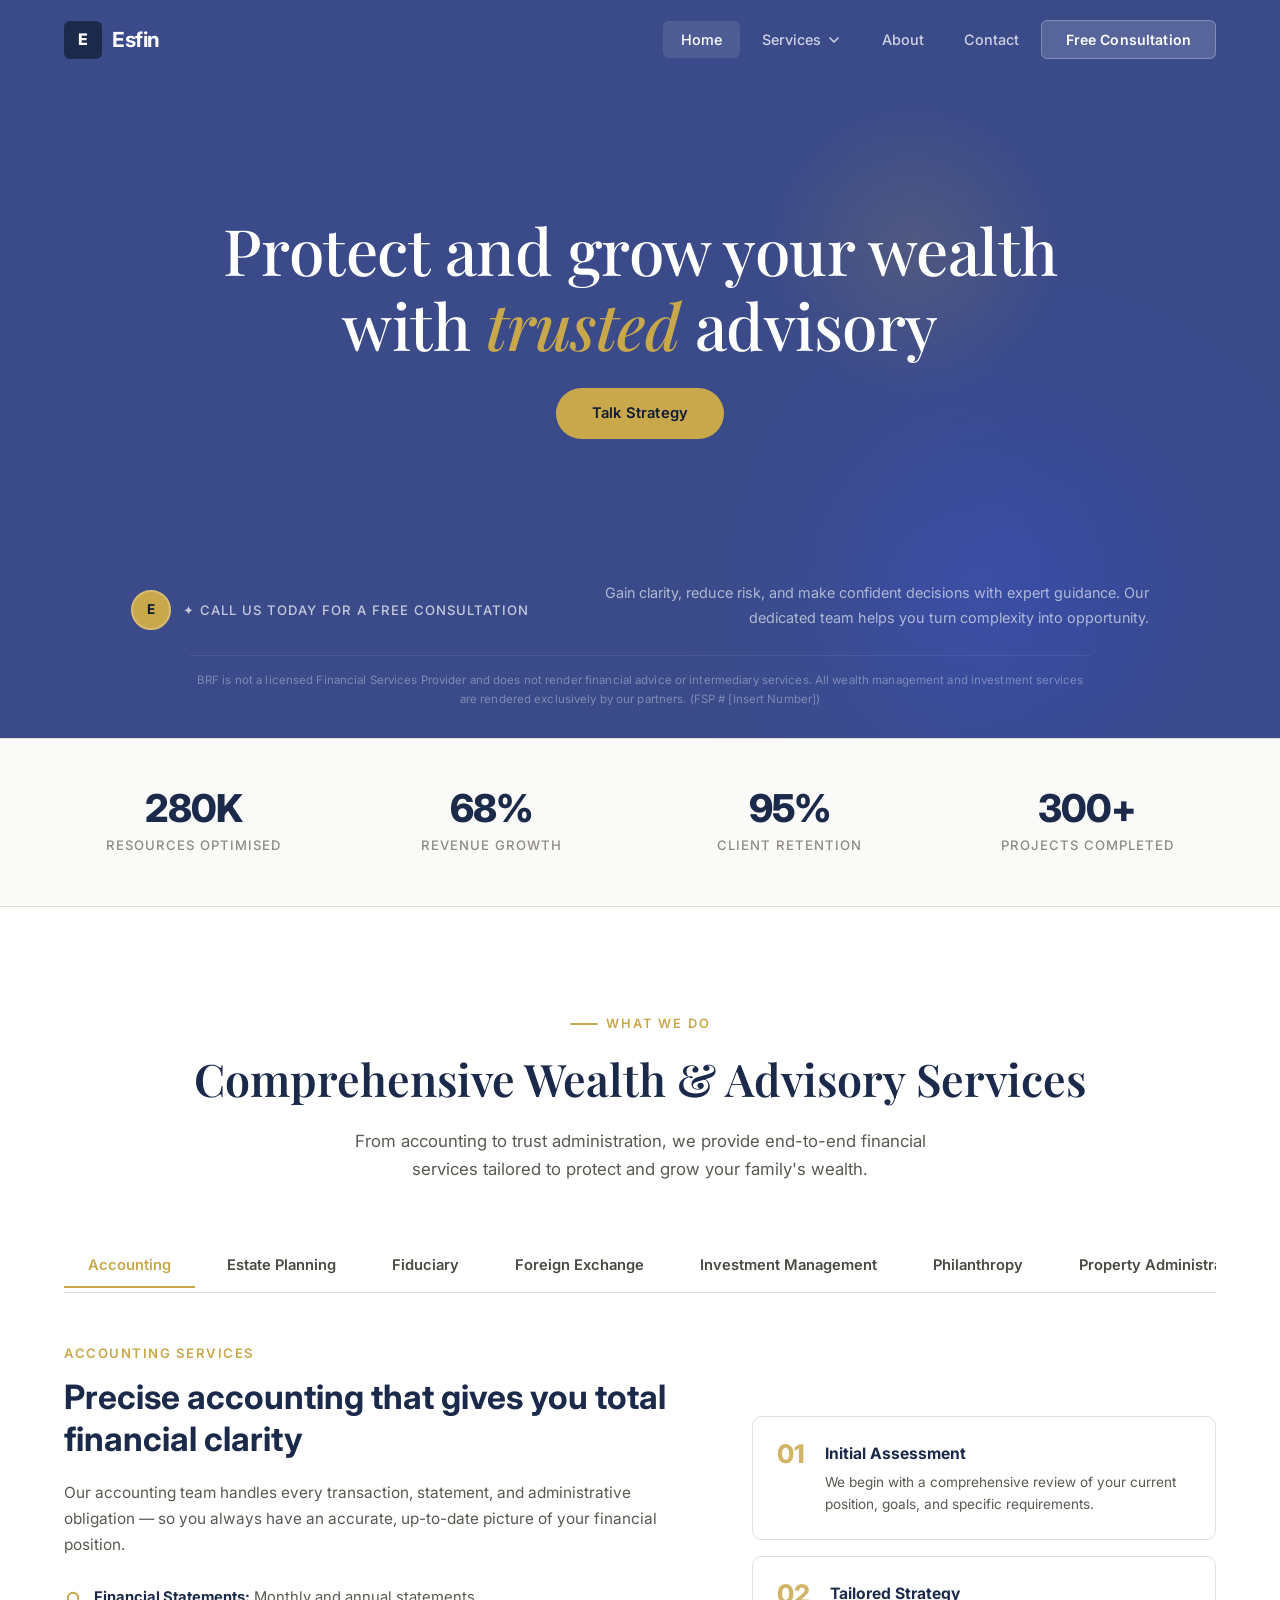
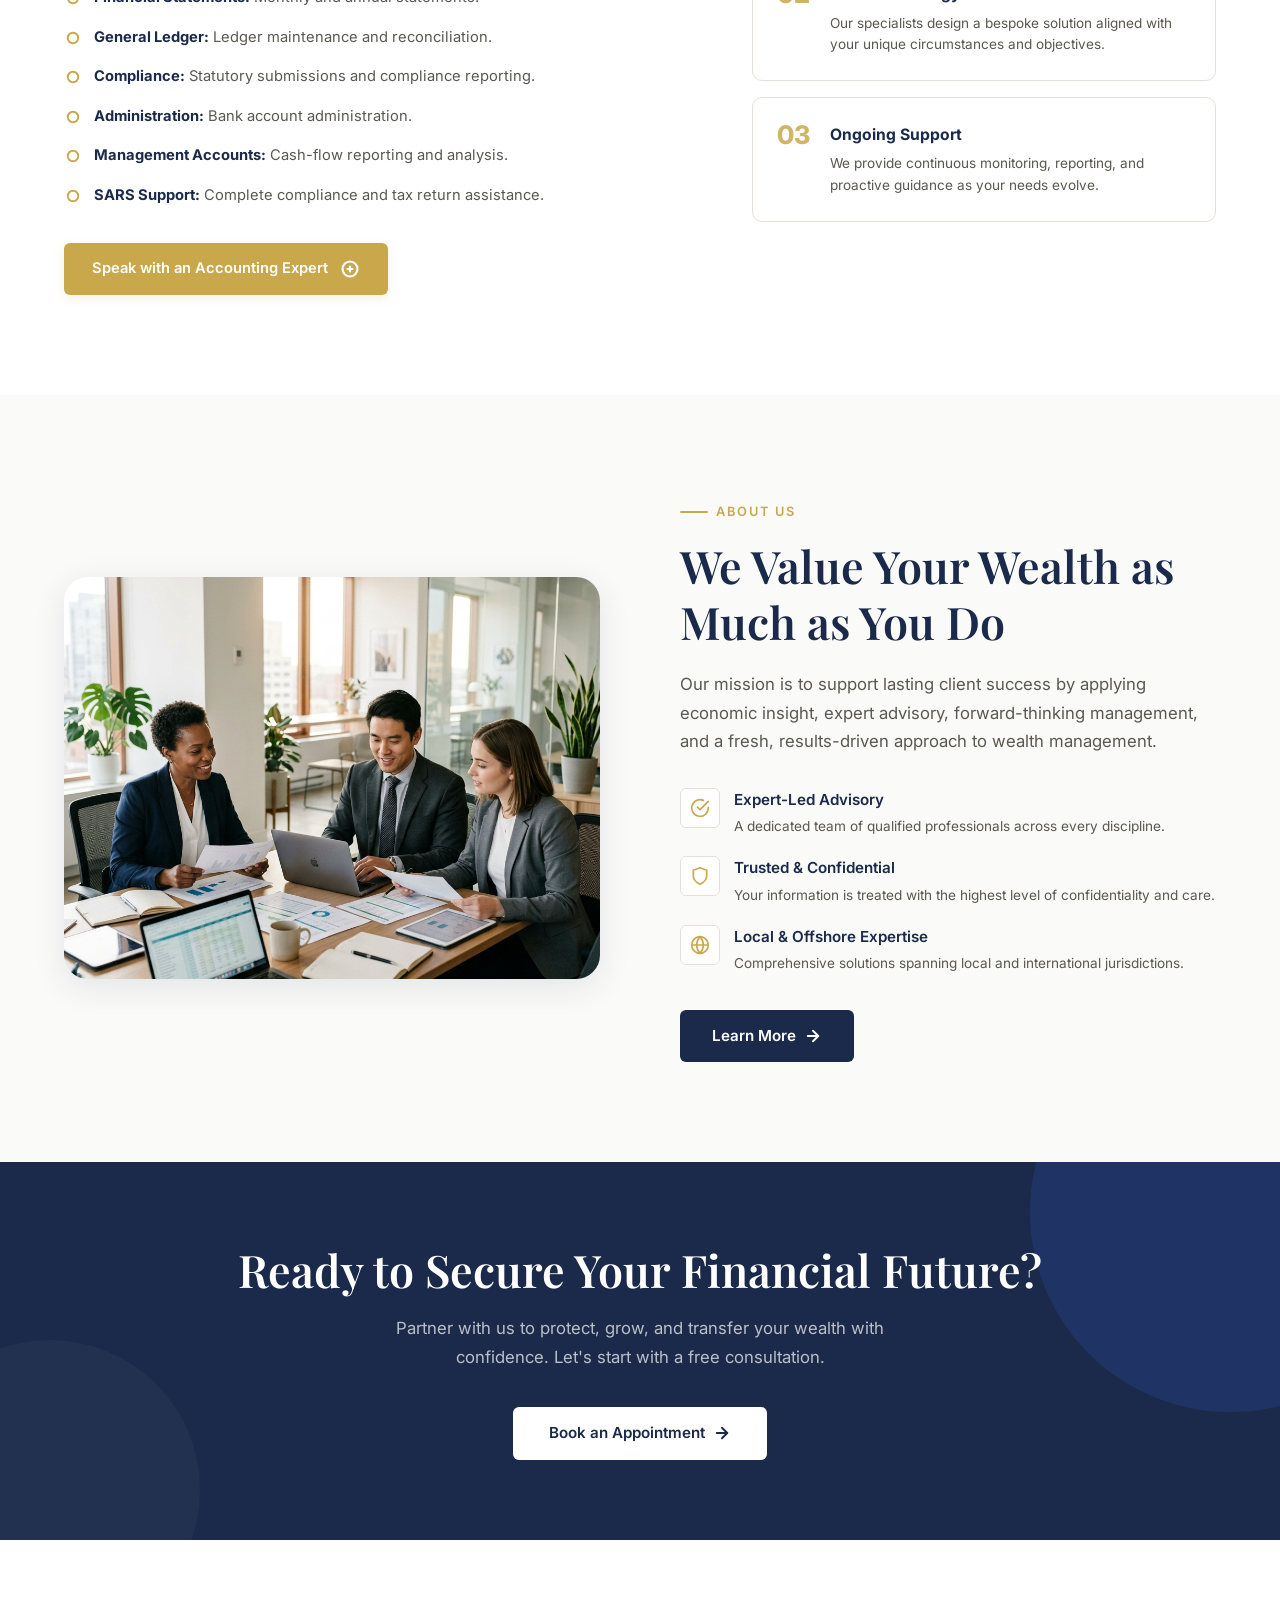
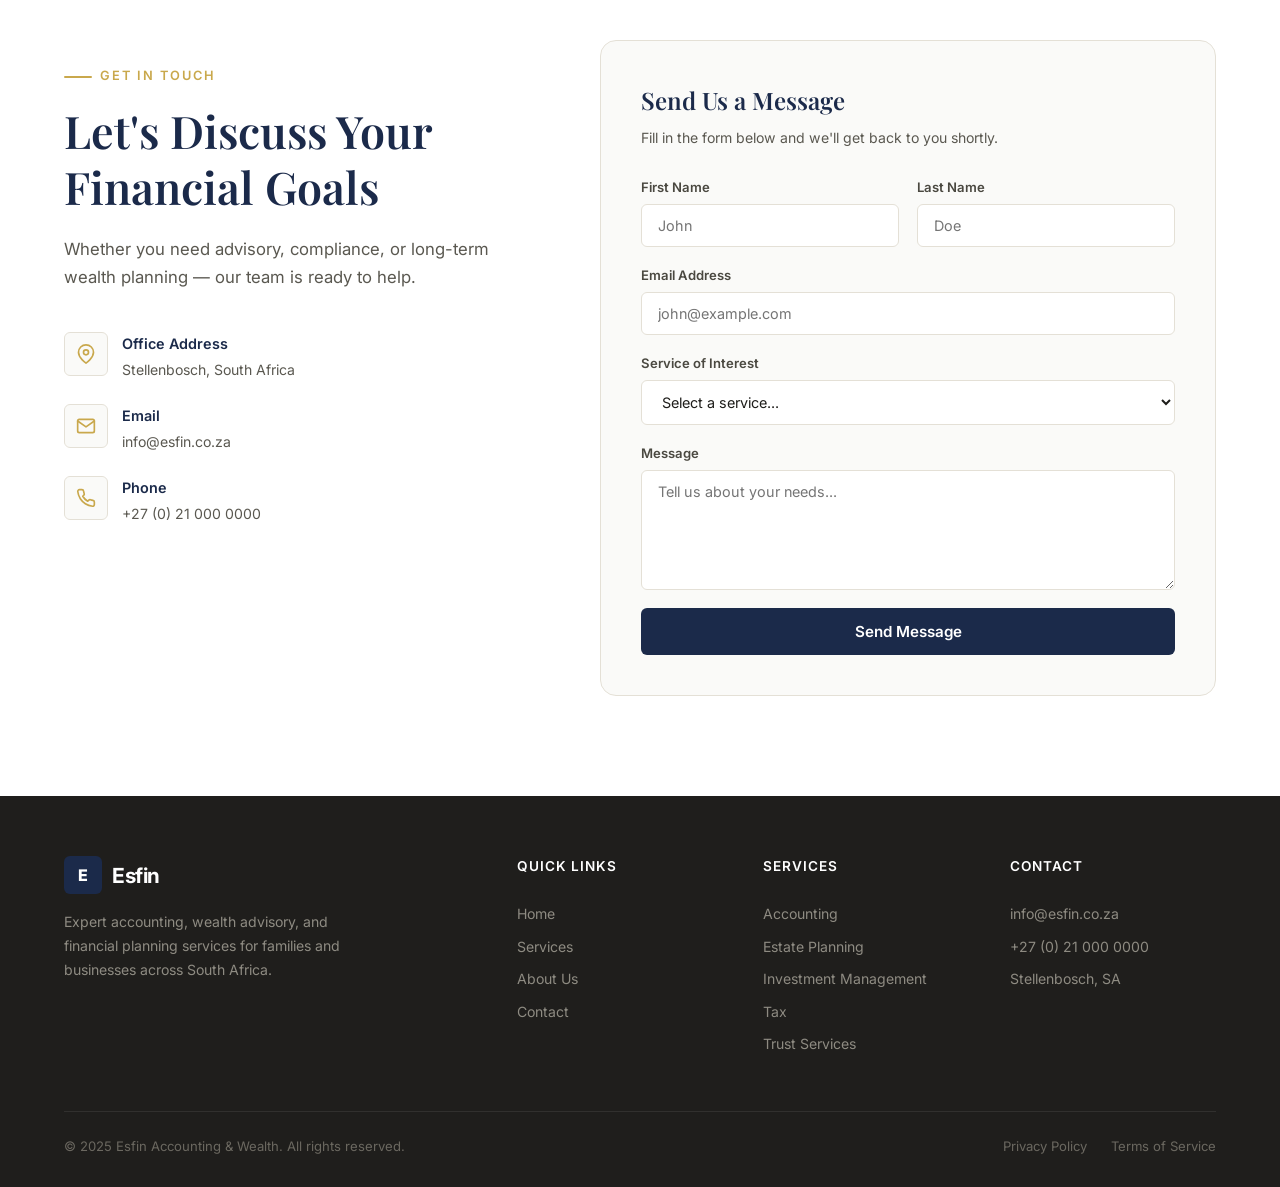
==== index.html @ 94a742c8 "Implement interactive Pegasus-style tabbed services layout on homepage" ====
<!DOCTYPE html>
<html lang="en">
<head>
  <meta charset="UTF-8" />
  <meta name="viewport" content="width=device-width, initial-scale=1.0" />
  <meta name="description" content="Esfin Accounting &amp; Wealth — Expert accounting, estate planning, investment management, and comprehensive wealth advisory services for families and businesses." />
  <title>Esfin Accounting &amp; Wealth — Professional Advisory &amp; Wealth Management</title>
  <link rel="stylesheet" href="styles.css" />
</head>
<body>

  <!-- ============================================
       NAVIGATION
       ============================================ -->
  <nav class="navbar" id="navbar">
    <div class="container">
      <a href="#" class="nav-logo">
        <div class="logo-icon">E</div>
        <span>Esfin</span>
      </a>

      <ul class="nav-links" id="navLinks">
        <li><a href="#hero" class="nav-link active">Home</a></li>

        <!-- Services Dropdown -->
        <li class="nav-item-dropdown" id="servicesDropdown">
          <a href="#services" class="nav-link nav-link-dropdown">
            Services
            <svg class="chevron" viewBox="0 0 24 24" fill="none" stroke="currentColor" stroke-width="2.5" stroke-linecap="round" stroke-linejoin="round">
              <polyline points="6 9 12 15 18 9"></polyline>
            </svg>
          </a>
          <div class="dropdown-menu">
            <a href="services/accounting.html" class="dropdown-item">
              <div class="dd-text">
                <h4>Accounting</h4>
                <p>Transactions, statements &amp; admin</p>
              </div>
            </a>
            <a href="services/estate-planning.html" class="dropdown-item">
              <div class="dd-text">
                <h4>Estate Planning</h4>
                <p>Wills &amp; inheritance structures</p>
              </div>
            </a>
            <a href="services/fiduciary.html" class="dropdown-item">
              <div class="dd-text">
                <h4>Fiduciary</h4>
                <p>Independent trusteeship</p>
              </div>
            </a>
            <a href="services/foreign-exchange.html" class="dropdown-item">
              <div class="dd-text">
                <h4>Foreign Exchange</h4>
                <p>Currency solutions &amp; allowances</p>
              </div>
            </a>
            <a href="services/investment-management.html" class="dropdown-item">
              <div class="dd-text">
                <h4>Investment Management</h4>
                <p>Diversified portfolios</p>
              </div>
            </a>
            <a href="services/philanthropy.html" class="dropdown-item">
              <div class="dd-text">
                <h4>Philanthropy</h4>
                <p>Public benefit organisations</p>
              </div>
            </a>
            <a href="services/property-administration.html" class="dropdown-item">
              <div class="dd-text">
                <h4>Property Administration</h4>
                <p>Invoicing, tenants &amp; maintenance</p>
              </div>
            </a>
            <a href="services/retirement-planning.html" class="dropdown-item">
              <div class="dd-text">
                <h4>Retirement Planning</h4>
                <p>Pension &amp; income strategies</p>
              </div>
            </a>
            <a href="services/short-term-insurance.html" class="dropdown-item">
              <div class="dd-text">
                <h4>Short-Term Insurance</h4>
                <p>Domestic &amp; business cover</p>
              </div>
            </a>
            <a href="services/structuring.html" class="dropdown-item">
              <div class="dd-text">
                <h4>Structuring</h4>
                <p>Tax-efficient structures</p>
              </div>
            </a>
            <a href="services/tax.html" class="dropdown-item">
              <div class="dd-text">
                <h4>Tax</h4>
                <p>Compliance &amp; planning</p>
              </div>
            </a>
            <a href="services/trust-services.html" class="dropdown-item">
              <div class="dd-text">
                <h4>Trust Services</h4>
                <p>Local &amp; offshore trusts</p>
              </div>
            </a>
          </div>
        </li>

        <li><a href="#about" class="nav-link">About</a></li>
        <li><a href="#contact" class="nav-link">Contact</a></li>
        <li><a href="#contact" class="nav-cta">Free Consultation</a></li>
      </ul>

      <!-- Mobile Toggle -->
      <button class="nav-toggle" id="navToggle" aria-label="Toggle navigation">
        <span></span>
        <span></span>
        <span></span>
      </button>
    </div>
  </nav>

  <!-- ============================================
       HERO SECTION
       ============================================ -->
  <section class="hero" id="hero">
    <!-- Decorative abstract shapes -->
    <div class="hero-orb hero-orb-1"></div>
    <div class="hero-orb hero-orb-2"></div>
    <div class="hero-orb hero-orb-3"></div>

    <div class="container hero-container">
      <div class="hero-center">
        <h1 class="hero-title">
          Protect and grow your wealth<br>with <span class="highlight">trusted</span> advisory
        </h1>
        <a href="#contact" class="btn-hero">Talk Strategy</a>
      </div>

      <div class="hero-bottom">
        <div class="hero-bottom-left">
          <div class="hero-avatar-badge">
            <div class="hero-avatar">E</div>
            <span><span class="gold-star">✦</span> Call us today for a free consultation</span>
          </div>
        </div>
        <div class="hero-bottom-right">
          <p>Gain clarity, reduce risk, and make confident decisions with expert guidance. Our dedicated team helps you turn complexity into opportunity.</p>
        </div>
      </div>

      <!-- Regulatory Disclaimer -->
      <div class="hero-disclaimer">
        BRF is not a licensed Financial Services Provider and does not render financial advice or intermediary services. All wealth management and investment services are rendered exclusively by our partners. (FSP # [Insert Number])
      </div>
    </div>
  </section>

  <!-- ============================================
       STATS BAR
       ============================================ -->
  <section class="stats-bar">
    <div class="container">
      <div class="stat-item fade-up">
        <div class="stat-value">280K</div>
        <div class="stat-label">Resources Optimised</div>
      </div>
      <div class="stat-item fade-up">
        <div class="stat-value">68%</div>
        <div class="stat-label">Revenue Growth</div>
      </div>
      <div class="stat-item fade-up">
        <div class="stat-value">95%</div>
        <div class="stat-label">Client Retention</div>
      </div>
      <div class="stat-item fade-up">
        <div class="stat-value">300+</div>
        <div class="stat-label">Projects Completed</div>
      </div>
    </div>
  </section>

  <!-- ============================================
       SERVICES SECTION
       ============================================ -->
  <section class="services" id="services">
    <div class="container">
      <div class="services-header fade-up">
        <div class="section-label">What We Do</div>
        <h2 class="section-title">Comprehensive Wealth &amp; Advisory Services</h2>
        <p class="section-subtitle">
          From accounting to trust administration, we provide end-to-end financial services tailored to protect and grow your family's wealth.
        </p>
      </div>

      <!-- Services Tabbed Layout (Pegasus Style) -->
      <div class="services-tabs-container">
        <div class="services-tab-list">
          <button class="services-tab-btn active" data-tab="accounting">Accounting</button>
          <button class="services-tab-btn" data-tab="estate-planning">Estate Planning</button>
          <button class="services-tab-btn" data-tab="fiduciary">Fiduciary</button>
          <button class="services-tab-btn" data-tab="foreign-exchange">Foreign Exchange</button>
          <button class="services-tab-btn" data-tab="investment-management">Investment Management</button>
          <button class="services-tab-btn" data-tab="philanthropy">Philanthropy</button>
          <button class="services-tab-btn" data-tab="property-administration">Property Administration</button>
          <button class="services-tab-btn" data-tab="retirement-planning">Retirement Planning</button>
          <button class="services-tab-btn" data-tab="short-term-insurance">Short-Term Insurance</button>
          <button class="services-tab-btn" data-tab="structuring">Structuring</button>
          <button class="services-tab-btn" data-tab="tax">Tax</button>
          <button class="services-tab-btn" data-tab="trust-services">Trust Services</button>
        </div>
      </div>

      <div class="services-panels-container">
        <!-- 1. Accounting -->
        <div class="services-tab-panel active" id="tab-panel-accounting">
          <div class="services-panel-left">
            <div class="services-panel-label">Accounting Services</div>
            <h3>Precise accounting that gives you total financial clarity</h3>
            <p class="services-intro">Our accounting team handles every transaction, statement, and administrative obligation — so you always have an accurate, up-to-date picture of your financial position.</p>
            <ul class="services-bullet-list">
              <li>
                <svg viewBox="0 0 24 24" fill="none" stroke="currentColor" stroke-width="2.5"><circle cx="12" cy="12" r="7"></circle></svg>
                <span><span class="bold-bullet">Financial Statements:</span> Monthly and annual statements.</span>
              </li>
              <li>
                <svg viewBox="0 0 24 24" fill="none" stroke="currentColor" stroke-width="2.5"><circle cx="12" cy="12" r="7"></circle></svg>
                <span><span class="bold-bullet">General Ledger:</span> Ledger maintenance and reconciliation.</span>
              </li>
              <li>
                <svg viewBox="0 0 24 24" fill="none" stroke="currentColor" stroke-width="2.5"><circle cx="12" cy="12" r="7"></circle></svg>
                <span><span class="bold-bullet">Compliance:</span> Statutory submissions and compliance reporting.</span>
              </li>
              <li>
                <svg viewBox="0 0 24 24" fill="none" stroke="currentColor" stroke-width="2.5"><circle cx="12" cy="12" r="7"></circle></svg>
                <span><span class="bold-bullet">Administration:</span> Bank account administration.</span>
              </li>
              <li>
                <svg viewBox="0 0 24 24" fill="none" stroke="currentColor" stroke-width="2.5"><circle cx="12" cy="12" r="7"></circle></svg>
                <span><span class="bold-bullet">Management Accounts:</span> Cash-flow reporting and analysis.</span>
              </li>
              <li>
                <svg viewBox="0 0 24 24" fill="none" stroke="currentColor" stroke-width="2.5"><circle cx="12" cy="12" r="7"></circle></svg>
                <span><span class="bold-bullet">SARS Support:</span> Complete compliance and tax return assistance.</span>
              </li>
            </ul>
            <a href="services/accounting.html" class="btn-gold-plus">
              <span>Speak with an Accounting Expert</span>
              <svg viewBox="0 0 24 24" fill="none" stroke="currentColor" stroke-width="2.5"><circle cx="12" cy="12" r="9"></circle><line x1="12" y1="8" x2="12" y2="16"></line><line x1="8" y1="12" x2="16" y2="12"></line></svg>
            </a>
          </div>
          <div class="services-panel-right">
            <div class="process-card">
              <div class="process-number">01</div>
              <div class="process-text">
                <h4>Initial Assessment</h4>
                <p>We begin with a comprehensive review of your current position, goals, and specific requirements.</p>
              </div>
            </div>
            <div class="process-card">
              <div class="process-number">02</div>
              <div class="process-text">
                <h4>Tailored Strategy</h4>
                <p>Our specialists design a bespoke solution aligned with your unique circumstances and objectives.</p>
              </div>
            </div>
            <div class="process-card">
              <div class="process-number">03</div>
              <div class="process-text">
                <h4>Ongoing Support</h4>
                <p>We provide continuous monitoring, reporting, and proactive guidance as your needs evolve.</p>
              </div>
            </div>
          </div>
        </div>

        <!-- 2. Estate Planning -->
        <div class="services-tab-panel" id="tab-panel-estate-planning">
          <div class="services-panel-left">
            <div class="services-panel-label">Estate Planning</div>
            <h3>Protecting and transferring your legacy across generations</h3>
            <p class="services-intro">We design robust wills and inheritance structures to ensure your hard-earned wealth is seamlessly transferred to your loved ones, minimizing friction and estate taxes.</p>
            <ul class="services-bullet-list">
              <li>
                <svg viewBox="0 0 24 24" fill="none" stroke="currentColor" stroke-width="2.5"><circle cx="12" cy="12" r="7"></circle></svg>
                <span><span class="bold-bullet">Wills:</span> Drafting and reviewing last will and testament.</span>
              </li>
              <li>
                <svg viewBox="0 0 24 24" fill="none" stroke="currentColor" stroke-width="2.5"><circle cx="12" cy="12" r="7"></circle></svg>
                <span><span class="bold-bullet">Tax Planning:</span> Estate duty and CGT planning.</span>
              </li>
              <li>
                <svg viewBox="0 0 24 24" fill="none" stroke="currentColor" stroke-width="2.5"><circle cx="12" cy="12" r="7"></circle></svg>
                <span><span class="bold-bullet">Wealth Transfer:</span> Inter-generational wealth transfer strategies.</span>
              </li>
              <li>
                <svg viewBox="0 0 24 24" fill="none" stroke="currentColor" stroke-width="2.5"><circle cx="12" cy="12" r="7"></circle></svg>
                <span><span class="bold-bullet">Executors:</span> Strategic nomination of executors and trustees.</span>
              </li>
              <li>
                <svg viewBox="0 0 24 24" fill="none" stroke="currentColor" stroke-width="2.5"><circle cx="12" cy="12" r="7"></circle></svg>
                <span><span class="bold-bullet">Guardianship:</span> Letter of wishes and guardianship planning.</span>
              </li>
              <li>
                <svg viewBox="0 0 24 24" fill="none" stroke="currentColor" stroke-width="2.5"><circle cx="12" cy="12" r="7"></circle></svg>
                <span><span class="bold-bullet">Succession:</span> Robust business succession arrangements.</span>
              </li>
            </ul>
            <a href="services/estate-planning.html" class="btn-gold-plus">
              <span>Speak with an Estate Planning Expert</span>
              <svg viewBox="0 0 24 24" fill="none" stroke="currentColor" stroke-width="2.5"><circle cx="12" cy="12" r="9"></circle><line x1="12" y1="8" x2="12" y2="16"></line><line x1="8" y1="12" x2="16" y2="12"></line></svg>
            </a>
          </div>
          <div class="services-panel-right">
            <div class="process-card">
              <div class="process-number">01</div>
              <div class="process-text">
                <h4>Initial Assessment</h4>
                <p>We begin with a comprehensive review of your current position, goals, and specific requirements.</p>
              </div>
            </div>
            <div class="process-card">
              <div class="process-number">02</div>
              <div class="process-text">
                <h4>Tailored Strategy</h4>
                <p>Our specialists design a bespoke solution aligned with your unique circumstances and objectives.</p>
              </div>
            </div>
            <div class="process-card">
              <div class="process-number">03</div>
              <div class="process-text">
                <h4>Ongoing Support</h4>
                <p>We provide continuous monitoring, reporting, and proactive guidance as your needs evolve.</p>
              </div>
            </div>
          </div>
        </div>

        <!-- 3. Fiduciary -->
        <div class="services-tab-panel" id="tab-panel-fiduciary">
          <div class="services-panel-left">
            <div class="services-panel-label">Fiduciary Services</div>
            <h3>Independent trusteeship focused on your family's protection</h3>
            <p class="services-intro">Our fiduciary services provide robust, independent oversight via specialist trust companies, ensuring your assets are managed with absolute integrity and legal compliance.</p>
            <ul class="services-bullet-list">
              <li>
                <svg viewBox="0 0 24 24" fill="none" stroke="currentColor" stroke-width="2.5"><circle cx="12" cy="12" r="7"></circle></svg>
                <span><span class="bold-bullet">Trusteeship:</span> Independent trustee appointments for family and business trusts.</span>
              </li>
              <li>
                <svg viewBox="0 0 24 24" fill="none" stroke="currentColor" stroke-width="2.5"><circle cx="12" cy="12" r="7"></circle></svg>
                <span><span class="bold-bullet">Governance:</span> Trust meeting facilitation and minutes.</span>
              </li>
              <li>
                <svg viewBox="0 0 24 24" fill="none" stroke="currentColor" stroke-width="2.5"><circle cx="12" cy="12" r="7"></circle></svg>
                <span><span class="bold-bullet">Accounting:</span> Trust bookkeeping and financial statements.</span>
              </li>
              <li>
                <svg viewBox="0 0 24 24" fill="none" stroke="currentColor" stroke-width="2.5"><circle cx="12" cy="12" r="7"></circle></svg>
                <span><span class="bold-bullet">Compliance:</span> SARS registration and compliance for trusts.</span>
              </li>
              <li>
                <svg viewBox="0 0 24 24" fill="none" stroke="currentColor" stroke-width="2.5"><circle cx="12" cy="12" r="7"></circle></svg>
                <span><span class="bold-bullet">Amendments:</span> Trust deed amendments and reviews.</span>
              </li>
              <li>
                <svg viewBox="0 0 24 24" fill="none" stroke="currentColor" stroke-width="2.5"><circle cx="12" cy="12" r="7"></circle></svg>
                <span><span class="bold-bullet">Administration:</span> Estate and inheritance administration.</span>
              </li>
            </ul>
            <a href="services/fiduciary.html" class="btn-gold-plus">
              <span>Speak with a Fiduciary Expert</span>
              <svg viewBox="0 0 24 24" fill="none" stroke="currentColor" stroke-width="2.5"><circle cx="12" cy="12" r="9"></circle><line x1="12" y1="8" x2="12" y2="16"></line><line x1="8" y1="12" x2="16" y2="12"></line></svg>
            </a>
          </div>
          <div class="services-panel-right">
            <div class="process-card">
              <div class="process-number">01</div>
              <div class="process-text">
                <h4>Initial Assessment</h4>
                <p>We begin with a comprehensive review of your current position, goals, and specific requirements.</p>
              </div>
            </div>
            <div class="process-card">
              <div class="process-number">02</div>
              <div class="process-text">
                <h4>Tailored Strategy</h4>
                <p>Our specialists design a bespoke solution aligned with your unique circumstances and objectives.</p>
              </div>
            </div>
            <div class="process-card">
              <div class="process-number">03</div>
              <div class="process-text">
                <h4>Ongoing Support</h4>
                <p>We provide continuous monitoring, reporting, and proactive guidance as your needs evolve.</p>
              </div>
            </div>
          </div>
        </div>

        <!-- 4. Foreign Exchange -->
        <div class="services-tab-panel" id="tab-panel-foreign-exchange">
          <div class="services-panel-left">
            <div class="services-panel-label">Foreign Exchange</div>
            <h3>Global currency solutions with institutional pricing</h3>
            <p class="services-intro">Navigate international capital transfers and currency exchange seamlessly. We provide secure allowance administration, foreign investments, and cross-border payment structures.</p>
            <ul class="services-bullet-list">
              <li>
                <svg viewBox="0 0 24 24" fill="none" stroke="currentColor" stroke-width="2.5"><circle cx="12" cy="12" r="7"></circle></svg>
                <span><span class="bold-bullet">Allowances:</span> Discretionary and capital allowance management.</span>
              </li>
              <li>
                <svg viewBox="0 0 24 24" fill="none" stroke="currentColor" stroke-width="2.5"><circle cx="12" cy="12" r="7"></circle></svg>
                <span><span class="bold-bullet">Externalisation:</span> Externalisation of funds for emigration.</span>
              </li>
              <li>
                <svg viewBox="0 0 24 24" fill="none" stroke="currentColor" stroke-width="2.5"><circle cx="12" cy="12" r="7"></circle></svg>
                <span><span class="bold-bullet">Transfers:</span> Offshore investment transfers.</span>
              </li>
              <li>
                <svg viewBox="0 0 24 24" fill="none" stroke="currentColor" stroke-width="2.5"><circle cx="12" cy="12" r="7"></circle></svg>
                <span><span class="bold-bullet">Education:</span> Foreign maintenance and education allowances.</span>
              </li>
              <li>
                <svg viewBox="0 0 24 24" fill="none" stroke="currentColor" stroke-width="2.5"><circle cx="12" cy="12" r="7"></circle></svg>
                <span><span class="bold-bullet">Payments:</span> Business and trade payment facilitation.</span>
              </li>
              <li>
                <svg viewBox="0 0 24 24" fill="none" stroke="currentColor" stroke-width="2.5"><circle cx="12" cy="12" r="7"></circle></svg>
                <span><span class="bold-bullet">Reporting:</span> SARB and SARS compliance and reporting.</span>
              </li>
            </ul>
            <a href="services/foreign-exchange.html" class="btn-gold-plus">
              <span>Speak with a Forex Expert</span>
              <svg viewBox="0 0 24 24" fill="none" stroke="currentColor" stroke-width="2.5"><circle cx="12" cy="12" r="9"></circle><line x1="12" y1="8" x2="12" y2="16"></line><line x1="8" y1="12" x2="16" y2="12"></line></svg>
            </a>
          </div>
          <div class="services-panel-right">
            <div class="process-card">
              <div class="process-number">01</div>
              <div class="process-text">
                <h4>Initial Assessment</h4>
                <p>We begin with a comprehensive review of your current position, goals, and specific requirements.</p>
              </div>
            </div>
            <div class="process-card">
              <div class="process-number">02</div>
              <div class="process-text">
                <h4>Tailored Strategy</h4>
                <p>Our specialists design a bespoke solution aligned with your unique circumstances and objectives.</p>
              </div>
            </div>
            <div class="process-card">
              <div class="process-number">03</div>
              <div class="process-text">
                <h4>Ongoing Support</h4>
                <p>We provide continuous monitoring, reporting, and proactive guidance as your needs evolve.</p>
              </div>
            </div>
          </div>
        </div>

        <!-- 5. Investment Management -->
        <div class="services-tab-panel" id="tab-panel-investment-management">
          <div class="services-panel-left">
            <div class="services-panel-label">Investment Management</div>
            <h3>Growing your wealth through disciplined, globally diversified portfolios</h3>
            <p class="services-intro">We construct and manage personalized, risk-profiled portfolios designed to grow and preserve capital over the long term, utilizing tax-efficient structures and low fee-drags.</p>
            <ul class="services-bullet-list">
              <li>
                <svg viewBox="0 0 24 24" fill="none" stroke="currentColor" stroke-width="2.5"><circle cx="12" cy="12" r="7"></circle></svg>
                <span><span class="bold-bullet">Portfolios:</span> Discretionary and advisory portfolio management.</span>
              </li>
              <li>
                <svg viewBox="0 0 24 24" fill="none" stroke="currentColor" stroke-width="2.5"><circle cx="12" cy="12" r="7"></circle></svg>
                <span><span class="bold-bullet">Allocation:</span> Local and offshore asset allocation.</span>
              </li>
              <li>
                <svg viewBox="0 0 24 24" fill="none" stroke="currentColor" stroke-width="2.5"><circle cx="12" cy="12" r="7"></circle></svg>
                <span><span class="bold-bullet">Risk Profiling:</span> Risk-profiled investment strategies.</span>
              </li>
              <li>
                <svg viewBox="0 0 24 24" fill="none" stroke="currentColor" stroke-width="2.5"><circle cx="12" cy="12" r="7"></circle></svg>
                <span><span class="bold-bullet">Selection:</span> Institutional unit trust and ETF selection.</span>
              </li>
              <li>
                <svg viewBox="0 0 24 24" fill="none" stroke="currentColor" stroke-width="2.5"><circle cx="12" cy="12" r="7"></circle></svg>
                <span><span class="bold-bullet">Platforms:</span> Offshore investment structures and platforms.</span>
              </li>
              <li>
                <svg viewBox="0 0 24 24" fill="none" stroke="currentColor" stroke-width="2.5"><circle cx="12" cy="12" r="7"></circle></svg>
                <span><span class="bold-bullet">Reviews:</span> Regular portfolio reviews and rebalancing.</span>
              </li>
            </ul>
            <a href="services/investment-management.html" class="btn-gold-plus">
              <span>Speak with an Investment Expert</span>
              <svg viewBox="0 0 24 24" fill="none" stroke="currentColor" stroke-width="2.5"><circle cx="12" cy="12" r="9"></circle><line x1="12" y1="8" x2="12" y2="16"></line><line x1="8" y1="12" x2="16" y2="12"></line></svg>
            </a>
          </div>
          <div class="services-panel-right">
            <div class="process-card">
              <div class="process-number">01</div>
              <div class="process-text">
                <h4>Initial Assessment</h4>
                <p>We begin with a comprehensive review of your current position, goals, and specific requirements.</p>
              </div>
            </div>
            <div class="process-card">
              <div class="process-number">02</div>
              <div class="process-text">
                <h4>Tailored Strategy</h4>
                <p>Our specialists design a bespoke solution aligned with your unique circumstances and objectives.</p>
              </div>
            </div>
            <div class="process-card">
              <div class="process-number">03</div>
              <div class="process-text">
                <h4>Ongoing Support</h4>
                <p>We provide continuous monitoring, reporting, and proactive guidance as your needs evolve.</p>
              </div>
            </div>
          </div>
        </div>

        <!-- 6. Philanthropy -->
        <div class="services-tab-panel" id="tab-panel-philanthropy">
          <div class="services-panel-left">
            <div class="services-panel-label">Philanthropy</div>
            <h3>Creating structured giving that makes a lasting impact</h3>
            <p class="services-intro">Structure your family or corporate giving for maximum impact and tax efficiency. We handle the design, setup, and complete ongoing administration of public benefit structures.</p>
            <ul class="services-bullet-list">
              <li>
                <svg viewBox="0 0 24 24" fill="none" stroke="currentColor" stroke-width="2.5"><circle cx="12" cy="12" r="7"></circle></svg>
                <span><span class="bold-bullet">PBO Registration:</span> Registration and setup of public benefit organisations.</span>
              </li>
              <li>
                <svg viewBox="0 0 24 24" fill="none" stroke="currentColor" stroke-width="2.5"><circle cx="12" cy="12" r="7"></circle></svg>
                <span><span class="bold-bullet">Section 18A:</span> Donation certificates and tax compliance.</span>
              </li>
              <li>
                <svg viewBox="0 0 24 24" fill="none" stroke="currentColor" stroke-width="2.5"><circle cx="12" cy="12" r="7"></circle></svg>
                <span><span class="bold-bullet">Charitable Trusts:</span> Trust and NPC structures for giving.</span>
              </li>
              <li>
                <svg viewBox="0 0 24 24" fill="none" stroke="currentColor" stroke-width="2.5"><circle cx="12" cy="12" r="7"></circle></svg>
                <span><span class="bold-bullet">Compliance:</span> SARS registration and ongoing compliance.</span>
              </li>
              <li>
                <svg viewBox="0 0 24 24" fill="none" stroke="currentColor" stroke-width="2.5"><circle cx="12" cy="12" r="7"></circle></svg>
                <span><span class="bold-bullet">Grants:</span> Structured grant management and reporting.</span>
              </li>
              <li>
                <svg viewBox="0 0 24 24" fill="none" stroke="currentColor" stroke-width="2.5"><circle cx="12" cy="12" r="7"></circle></svg>
                <span><span class="bold-bullet">Governance:</span> Family philanthropy strategy and governance.</span>
              </li>
            </ul>
            <a href="services/philanthropy.html" class="btn-gold-plus">
              <span>Speak with a Philanthropy Expert</span>
              <svg viewBox="0 0 24 24" fill="none" stroke="currentColor" stroke-width="2.5"><circle cx="12" cy="12" r="9"></circle><line x1="12" y1="8" x2="12" y2="16"></line><line x1="8" y1="12" x2="16" y2="12"></line></svg>
            </a>
          </div>
          <div class="services-panel-right">
            <div class="process-card">
              <div class="process-number">01</div>
              <div class="process-text">
                <h4>Initial Assessment</h4>
                <p>We begin with a comprehensive review of your current position, goals, and specific requirements.</p>
              </div>
            </div>
            <div class="process-card">
              <div class="process-number">02</div>
              <div class="process-text">
                <h4>Tailored Strategy</h4>
                <p>Our specialists design a bespoke solution aligned with your unique circumstances and objectives.</p>
              </div>
            </div>
            <div class="process-card">
              <div class="process-number">03</div>
              <div class="process-text">
                <h4>Ongoing Support</h4>
                <p>We provide continuous monitoring, reporting, and proactive guidance as your needs evolve.</p>
              </div>
            </div>
          </div>
        </div>

        <!-- 7. Property Administration -->
        <div class="services-tab-panel" id="tab-panel-property-administration">
          <div class="services-panel-left">
            <div class="services-panel-label">Property Administration</div>
            <h3>Maximizing the return on your real estate assets</h3>
            <p class="services-intro">Our property administration team manages your residential and commercial assets end-to-end, handling tenant relationships, monthly billing, and maintenance coordination.</p>
            <ul class="services-bullet-list">
              <li>
                <svg viewBox="0 0 24 24" fill="none" stroke="currentColor" stroke-width="2.5"><circle cx="12" cy="12" r="7"></circle></svg>
                <span><span class="bold-bullet">Tenant Placement:</span> Tenant sourcing, vetting, and placement.</span>
              </li>
              <li>
                <svg viewBox="0 0 24 24" fill="none" stroke="currentColor" stroke-width="2.5"><circle cx="12" cy="12" r="7"></circle></svg>
                <span><span class="bold-bullet">Leases:</span> Secure lease agreement administration.</span>
              </li>
              <li>
                <svg viewBox="0 0 24 24" fill="none" stroke="currentColor" stroke-width="2.5"><circle cx="12" cy="12" r="7"></circle></svg>
                <span><span class="bold-bullet">Collections:</span> Monthly rental invoicing and collection.</span>
              </li>
              <li>
                <svg viewBox="0 0 24 24" fill="none" stroke="currentColor" stroke-width="2.5"><circle cx="12" cy="12" r="7"></circle></svg>
                <span><span class="bold-bullet">Maintenance:</span> Maintenance coordination and contractor oversight.</span>
              </li>
              <li>
                <svg viewBox="0 0 24 24" fill="none" stroke="currentColor" stroke-width="2.5"><circle cx="12" cy="12" r="7"></circle></svg>
                <span><span class="bold-bullet">Statements:</span> Detailed monthly income and expense statements.</span>
              </li>
              <li>
                <svg viewBox="0 0 24 24" fill="none" stroke="currentColor" stroke-width="2.5"><circle cx="12" cy="12" r="7"></circle></svg>
                <span><span class="bold-bullet">Utilities:</span> Municipal account management and utility tracking.</span>
              </li>
            </ul>
            <a href="services/property-administration.html" class="btn-gold-plus">
              <span>Speak with a Property Expert</span>
              <svg viewBox="0 0 24 24" fill="none" stroke="currentColor" stroke-width="2.5"><circle cx="12" cy="12" r="9"></circle><line x1="12" y1="8" x2="12" y2="16"></line><line x1="8" y1="12" x2="16" y2="12"></line></svg>
            </a>
          </div>
          <div class="services-panel-right">
            <div class="process-card">
              <div class="process-number">01</div>
              <div class="process-text">
                <h4>Initial Assessment</h4>
                <p>We begin with a comprehensive review of your current position, goals, and specific requirements.</p>
              </div>
            </div>
            <div class="process-card">
              <div class="process-number">02</div>
              <div class="process-text">
                <h4>Tailored Strategy</h4>
                <p>Our specialists design a bespoke solution aligned with your unique circumstances and objectives.</p>
              </div>
            </div>
            <div class="process-card">
              <div class="process-number">03</div>
              <div class="process-text">
                <h4>Ongoing Support</h4>
                <p>We provide continuous monitoring, reporting, and proactive guidance as your needs evolve.</p>
              </div>
            </div>
          </div>
        </div>

        <!-- 8. Retirement Planning -->
        <div class="services-tab-panel" id="tab-panel-retirement-planning">
          <div class="services-panel-left">
            <div class="services-panel-label">Retirement Planning</div>
            <h3>Secure a predictable, inflation-beating income for life</h3>
            <p class="services-intro">Transition smoothly from accumulating wealth to enjoying a secure retirement. We align pension funds, investments, and tax planning to create a reliable post-career income stream.</p>
            <ul class="services-bullet-list">
              <li>
                <svg viewBox="0 0 24 24" fill="none" stroke="currentColor" stroke-width="2.5"><circle cx="12" cy="12" r="7"></circle></svg>
                <span><span class="bold-bullet">Projections:</span> Retirement needs and income projection analysis.</span>
              </li>
              <li>
                <svg viewBox="0 0 24 24" fill="none" stroke="currentColor" stroke-width="2.5"><circle cx="12" cy="12" r="7"></circle></svg>
                <span><span class="bold-bullet">Structuring:</span> Retirement annuity and pension fund structuring.</span>
              </li>
              <li>
                <svg viewBox="0 0 24 24" fill="none" stroke="currentColor" stroke-width="2.5"><circle cx="12" cy="12" r="7"></circle></svg>
                <span><span class="bold-bullet">Annuities:</span> Living annuity and guaranteed annuity selection.</span>
              </li>
              <li>
                <svg viewBox="0 0 24 24" fill="none" stroke="currentColor" stroke-width="2.5"><circle cx="12" cy="12" r="7"></circle></svg>
                <span><span class="bold-bullet">Corporate Advice:</span> Employer retirement fund advice and guidance.</span>
              </li>
              <li>
                <svg viewBox="0 0 24 24" fill="none" stroke="currentColor" stroke-width="2.5"><circle cx="12" cy="12" r="7"></circle></svg>
                <span><span class="bold-bullet">Tax Planning:</span> Pre-retirement tax planning and deduction optimisation.</span>
              </li>
              <li>
                <svg viewBox="0 0 24 24" fill="none" stroke="currentColor" stroke-width="2.5"><circle cx="12" cy="12" r="7"></circle></svg>
                <span><span class="bold-bullet">Drawdowns:</span> Post-retirement income and drawdown strategies.</span>
              </li>
            </ul>
            <a href="services/retirement-planning.html" class="btn-gold-plus">
              <span>Speak with a Retirement Expert</span>
              <svg viewBox="0 0 24 24" fill="none" stroke="currentColor" stroke-width="2.5"><circle cx="12" cy="12" r="9"></circle><line x1="12" y1="8" x2="12" y2="16"></line><line x1="8" y1="12" x2="16" y2="12"></line></svg>
            </a>
          </div>
          <div class="services-panel-right">
            <div class="process-card">
              <div class="process-number">01</div>
              <div class="process-text">
                <h4>Initial Assessment</h4>
                <p>We begin with a comprehensive review of your current position, goals, and specific requirements.</p>
              </div>
            </div>
            <div class="process-card">
              <div class="process-number">02</div>
              <div class="process-text">
                <h4>Tailored Strategy</h4>
                <p>Our specialists design a bespoke solution aligned with your unique circumstances and objectives.</p>
              </div>
            </div>
            <div class="process-card">
              <div class="process-number">03</div>
              <div class="process-text">
                <h4>Ongoing Support</h4>
                <p>We provide continuous monitoring, reporting, and proactive guidance as your needs evolve.</p>
              </div>
            </div>
          </div>
        </div>

        <!-- 9. Short-Term Insurance -->
        <div class="services-tab-panel" id="tab-panel-short-term-insurance">
          <div class="services-panel-left">
            <div class="services-panel-label">Short-Term Insurance</div>
            <h3>Comprehensive risk cover negotiated at institutional rates</h3>
            <p class="services-intro">Protect your personal assets and business operations against unexpected disruptions. We negotiate institutional-grade insurance terms and manage claims from start to finish.</p>
            <ul class="services-bullet-list">
              <li>
                <svg viewBox="0 0 24 24" fill="none" stroke="currentColor" stroke-width="2.5"><circle cx="12" cy="12" r="7"></circle></svg>
                <span><span class="bold-bullet">Domestic:</span> Home and household contents insurance.</span>
              </li>
              <li>
                <svg viewBox="0 0 24 24" fill="none" stroke="currentColor" stroke-width="2.5"><circle cx="12" cy="12" r="7"></circle></svg>
                <span><span class="bold-bullet">Vehicle:</span> Motor vehicle and fleet cover.</span>
              </li>
              <li>
                <svg viewBox="0 0 24 24" fill="none" stroke="currentColor" stroke-width="2.5"><circle cx="12" cy="12" r="7"></circle></svg>
                <span><span class="bold-bullet">Valuables:</span> High-value items and jewellery cover.</span>
              </li>
              <li>
                <svg viewBox="0 0 24 24" fill="none" stroke="currentColor" stroke-width="2.5"><circle cx="12" cy="12" r="7"></circle></svg>
                <span><span class="bold-bullet">Commercial:</span> Commercial and business premises insurance.</span>
              </li>
              <li>
                <svg viewBox="0 0 24 24" fill="none" stroke="currentColor" stroke-width="2.5"><circle cx="12" cy="12" r="7"></circle></svg>
                <span><span class="bold-bullet">Liability:</span> Public liability and professional indemnity.</span>
              </li>
              <li>
                <svg viewBox="0 0 24 24" fill="none" stroke="currentColor" stroke-width="2.5"><circle cx="12" cy="12" r="7"></circle></svg>
                <span><span class="bold-bullet">Claims Support:</span> Annual policy reviews and claims assistance.</span>
              </li>
            </ul>
            <a href="services/short-term-insurance.html" class="btn-gold-plus">
              <span>Speak with an Insurance Expert</span>
              <svg viewBox="0 0 24 24" fill="none" stroke="currentColor" stroke-width="2.5"><circle cx="12" cy="12" r="9"></circle><line x1="12" y1="8" x2="12" y2="16"></line><line x1="8" y1="12" x2="16" y2="12"></line></svg>
            </a>
          </div>
          <div class="services-panel-right">
            <div class="process-card">
              <div class="process-number">01</div>
              <div class="process-text">
                <h4>Initial Assessment</h4>
                <p>We begin with a comprehensive review of your current position, goals, and specific requirements.</p>
              </div>
            </div>
            <div class="process-card">
              <div class="process-number">02</div>
              <div class="process-text">
                <h4>Tailored Strategy</h4>
                <p>Our specialists design a bespoke solution aligned with your unique circumstances and objectives.</p>
              </div>
            </div>
            <div class="process-card">
              <div class="process-number">03</div>
              <div class="process-text">
                <h4>Ongoing Support</h4>
                <p>We provide continuous monitoring, reporting, and proactive guidance as your needs evolve.</p>
              </div>
            </div>
          </div>
        </div>

        <!-- 10. Structuring -->
        <div class="services-tab-panel" id="tab-panel-structuring">
          <div class="services-panel-left">
            <div class="services-panel-label">Structuring</div>
            <h3>Tax-efficient structures designed for longevity</h3>
            <p class="services-intro">Protect assets and optimize your tax profile by organizing your business and family holdings into professionally designed company, trust, and holding structures.</p>
            <ul class="services-bullet-list">
              <li>
                <svg viewBox="0 0 24 24" fill="none" stroke="currentColor" stroke-width="2.5"><circle cx="12" cy="12" r="7"></circle></svg>
                <span><span class="bold-bullet">Holding Structures:</span> Company and holding structure design.</span>
              </li>
              <li>
                <svg viewBox="0 0 24 24" fill="none" stroke="currentColor" stroke-width="2.5"><circle cx="12" cy="12" r="7"></circle></svg>
                <span><span class="bold-bullet">Trust Integration:</span> Trust formation and interposition.</span>
              </li>
              <li>
                <svg viewBox="0 0 24 24" fill="none" stroke="currentColor" stroke-width="2.5"><circle cx="12" cy="12" r="7"></circle></svg>
                <span><span class="bold-bullet">Optimisation:</span> Hybrid structure design and optimisation.</span>
              </li>
              <li>
                <svg viewBox="0 0 24 24" fill="none" stroke="currentColor" stroke-width="2.5"><circle cx="12" cy="12" r="7"></circle></svg>
                <span><span class="bold-bullet">Corporate:</span> Section 42, 44, and 45 corporate restructuring.</span>
              </li>
              <li>
                <svg viewBox="0 0 24 24" fill="none" stroke="currentColor" stroke-width="2.5"><circle cx="12" cy="12" r="7"></circle></svg>
                <span><span class="bold-bullet">Cross-Border:</span> Offshore holding structures and tax setup.</span>
              </li>
              <li>
                <svg viewBox="0 0 24 24" fill="none" stroke="currentColor" stroke-width="2.5"><circle cx="12" cy="12" r="7"></circle></svg>
                <span><span class="bold-bullet">Succession:</span> Business buy-out and shareholder structuring.</span>
              </li>
            </ul>
            <a href="services/structuring.html" class="btn-gold-plus">
              <span>Speak with a Structuring Expert</span>
              <svg viewBox="0 0 24 24" fill="none" stroke="currentColor" stroke-width="2.5"><circle cx="12" cy="12" r="9"></circle><line x1="12" y1="8" x2="12" y2="16"></line><line x1="8" y1="12" x2="16" y2="12"></line></svg>
            </a>
          </div>
          <div class="services-panel-right">
            <div class="process-card">
              <div class="process-number">01</div>
              <div class="process-text">
                <h4>Initial Assessment</h4>
                <p>We begin with a comprehensive review of your current position, goals, and specific requirements.</p>
              </div>
            </div>
            <div class="process-card">
              <div class="process-number">02</div>
              <div class="process-text">
                <h4>Tailored Strategy</h4>
                <p>Our specialists design a bespoke solution aligned with your unique circumstances and objectives.</p>
              </div>
            </div>
            <div class="process-card">
              <div class="process-number">03</div>
              <div class="process-text">
                <h4>Ongoing Support</h4>
                <p>We provide continuous monitoring, reporting, and proactive guidance as your needs evolve.</p>
              </div>
            </div>
          </div>
        </div>

        <!-- 11. Tax -->
        <div class="services-tab-panel" id="tab-panel-tax">
          <div class="services-panel-left">
            <div class="services-panel-label">Taxation Services</div>
            <h3>Proactive compliance and strategic tax optimization</h3>
            <p class="services-intro">Stay compliant while legally minimizing your tax burden. Our tax specialists handle returns, calculations, provisional submissions, and represent you directly before SARS.</p>
            <ul class="services-bullet-list">
              <li>
                <svg viewBox="0 0 24 24" fill="none" stroke="currentColor" stroke-width="2.5"><circle cx="12" cy="12" r="7"></circle></svg>
                <span><span class="bold-bullet">Submissions:</span> Individual and corporate income tax returns.</span>
              </li>
              <li>
                <svg viewBox="0 0 24 24" fill="none" stroke="currentColor" stroke-width="2.5"><circle cx="12" cy="12" r="7"></circle></svg>
                <span><span class="bold-bullet">Provisional Tax:</span> Provisional calculations and submissions.</span>
              </li>
              <li>
                <svg viewBox="0 0 24 24" fill="none" stroke="currentColor" stroke-width="2.5"><circle cx="12" cy="12" r="7"></circle></svg>
                <span><span class="bold-bullet">VAT:</span> VAT registration, returns, and refunds administration.</span>
              </li>
              <li>
                <svg viewBox="0 0 24 24" fill="none" stroke="currentColor" stroke-width="2.5"><circle cx="12" cy="12" r="7"></circle></svg>
                <span><span class="bold-bullet">CGT:</span> Capital gains tax planning and reporting.</span>
              </li>
              <li>
                <svg viewBox="0 0 24 24" fill="none" stroke="currentColor" stroke-width="2.5"><circle cx="12" cy="12" r="7"></circle></svg>
                <span><span class="bold-bullet">SARS Representation:</span> Direct representation for SARS audits and objections.</span>
              </li>
              <li>
                <svg viewBox="0 0 24 24" fill="none" stroke="currentColor" stroke-width="2.5"><circle cx="12" cy="12" r="7"></circle></svg>
                <span><span class="bold-bullet">Clearances:</span> Tax clearance certificates and good standing certificates.</span>
              </li>
            </ul>
            <a href="services/tax.html" class="btn-gold-plus">
              <span>Speak with a Tax Expert</span>
              <svg viewBox="0 0 24 24" fill="none" stroke="currentColor" stroke-width="2.5"><circle cx="12" cy="12" r="9"></circle><line x1="12" y1="8" x2="12" y2="16"></line><line x1="8" y1="12" x2="16" y2="12"></line></svg>
            </a>
          </div>
          <div class="services-panel-right">
            <div class="process-card">
              <div class="process-number">01</div>
              <div class="process-text">
                <h4>Initial Assessment</h4>
                <p>We begin with a comprehensive review of your current position, goals, and specific requirements.</p>
              </div>
            </div>
            <div class="process-card">
              <div class="process-number">02</div>
              <div class="process-text">
                <h4>Tailored Strategy</h4>
                <p>Our specialists design a bespoke solution aligned with your unique circumstances and objectives.</p>
              </div>
            </div>
            <div class="process-card">
              <div class="process-number">03</div>
              <div class="process-text">
                <h4>Ongoing Support</h4>
                <p>We provide continuous monitoring, reporting, and proactive guidance as your needs evolve.</p>
              </div>
            </div>
          </div>
        </div>

        <!-- 12. Trust Services -->
        <div class="services-tab-panel" id="tab-panel-trust-services">
          <div class="services-panel-left">
            <div class="services-panel-label">Trust Services</div>
            <h3>Rigorous administration for local and offshore trusts</h3>
            <p class="services-intro">Trusts offer unparalleled asset protection and estate planning benefits when administered correctly. We handle registrations, amendments, and complete annual administrative compliance.</p>
            <ul class="services-bullet-list">
              <li>
                <svg viewBox="0 0 24 24" fill="none" stroke="currentColor" stroke-width="2.5"><circle cx="12" cy="12" r="7"></circle></svg>
                <span><span class="bold-bullet">Drafting:</span> Trust deed drafting and formal amendment.</span>
              </li>
              <li>
                <svg viewBox="0 0 24 24" fill="none" stroke="currentColor" stroke-width="2.5"><circle cx="12" cy="12" r="7"></circle></svg>
                <span><span class="bold-bullet">Master of Court:</span> Registration with the Master of the Court.</span>
              </li>
              <li>
                <svg viewBox="0 0 24 24" fill="none" stroke="currentColor" stroke-width="2.5"><circle cx="12" cy="12" r="7"></circle></svg>
                <span><span class="bold-bullet">SARS Compliance:</span> Trust registrations and annual tax returns.</span>
              </li>
              <li>
                <svg viewBox="0 0 24 24" fill="none" stroke="currentColor" stroke-width="2.5"><circle cx="12" cy="12" r="7"></circle></svg>
                <span><span class="bold-bullet">Meetings:</span> Strategic facilitation of trustee meetings and minutes.</span>
              </li>
              <li>
                <svg viewBox="0 0 24 24" fill="none" stroke="currentColor" stroke-width="2.5"><circle cx="12" cy="12" r="7"></circle></svg>
                <span><span class="bold-bullet">Accounting:</span> Trust bookkeeping and financial statements.</span>
              </li>
              <li>
                <svg viewBox="0 0 24 24" fill="none" stroke="currentColor" stroke-width="2.5"><circle cx="12" cy="12" r="7"></circle></svg>
                <span><span class="bold-bullet">Offshore:</span> Offshore trust formation and international admin.</span>
              </li>
            </ul>
            <a href="services/trust-services.html" class="btn-gold-plus">
              <span>Speak with a Trust Expert</span>
              <svg viewBox="0 0 24 24" fill="none" stroke="currentColor" stroke-width="2.5"><circle cx="12" cy="12" r="9"></circle><line x1="12" y1="8" x2="12" y2="16"></line><line x1="8" y1="12" x2="16" y2="12"></line></svg>
            </a>
          </div>
          <div class="services-panel-right">
            <div class="process-card">
              <div class="process-number">01</div>
              <div class="process-text">
                <h4>Initial Assessment</h4>
                <p>We begin with a comprehensive review of your current position, goals, and specific requirements.</p>
              </div>
            </div>
            <div class="process-card">
              <div class="process-number">02</div>
              <div class="process-text">
                <h4>Tailored Strategy</h4>
                <p>Our specialists design a bespoke solution aligned with your unique circumstances and objectives.</p>
              </div>
            </div>
            <div class="process-card">
              <div class="process-number">03</div>
              <div class="process-text">
                <h4>Ongoing Support</h4>
                <p>We provide continuous monitoring, reporting, and proactive guidance as your needs evolve.</p>
              </div>
            </div>
          </div>
        </div>
      </div>
    </div>
  </section>

  <!-- ============================================
       ABOUT SECTION
       ============================================ -->
  <section class="about" id="about">
    <div class="container">
      <div class="about-image-wrapper fade-up">
        <img src="assets/about.jpg" alt="Esfin Accounting team" />
      </div>

      <div class="about-content">
        <div class="section-label">About Us</div>
        <h2 class="section-title">We Value Your Wealth as Much as You Do</h2>
        <p class="section-subtitle">
          Our mission is to support lasting client success by applying economic insight, expert advisory, forward-thinking management, and a fresh, results-driven approach to wealth management.
        </p>

        <div class="about-features">
          <div class="about-feature fade-up">
            <div class="feature-icon">
              <svg width="20" height="20" viewBox="0 0 24 24" fill="none" stroke="currentColor" stroke-width="2" stroke-linecap="round" stroke-linejoin="round"><path d="M22 11.08V12a10 10 0 1 1-5.93-9.14"></path><polyline points="22 4 12 14.01 9 11.01"></polyline></svg>
            </div>
            <div>
              <h4>Expert-Led Advisory</h4>
              <p>A dedicated team of qualified professionals across every discipline.</p>
            </div>
          </div>
          <div class="about-feature fade-up">
            <div class="feature-icon">
              <svg width="20" height="20" viewBox="0 0 24 24" fill="none" stroke="currentColor" stroke-width="2" stroke-linecap="round" stroke-linejoin="round"><path d="M12 22s8-4 8-10V5l-8-3-8 3v7c0 6 8 10 8 10z"></path></svg>
            </div>
            <div>
              <h4>Trusted &amp; Confidential</h4>
              <p>Your information is treated with the highest level of confidentiality and care.</p>
            </div>
          </div>
          <div class="about-feature fade-up">
            <div class="feature-icon">
              <svg width="20" height="20" viewBox="0 0 24 24" fill="none" stroke="currentColor" stroke-width="2" stroke-linecap="round" stroke-linejoin="round"><circle cx="12" cy="12" r="10"></circle><line x1="2" y1="12" x2="22" y2="12"></line><path d="M12 2a15.3 15.3 0 0 1 4 10 15.3 15.3 0 0 1-4 10 15.3 15.3 0 0 1-4-10 15.3 15.3 0 0 1 4-10z"></path></svg>
            </div>
            <div>
              <h4>Local &amp; Offshore Expertise</h4>
              <p>Comprehensive solutions spanning local and international jurisdictions.</p>
            </div>
          </div>
        </div>

        <a href="#contact" class="btn-primary">
          Learn More
          <svg width="18" height="18" viewBox="0 0 24 24" fill="none" stroke="currentColor" stroke-width="2.5" stroke-linecap="round" stroke-linejoin="round"><line x1="5" y1="12" x2="19" y2="12"></line><polyline points="12 5 19 12 12 19"></polyline></svg>
        </a>
      </div>
    </div>
  </section>

  <!-- ============================================
       CTA BANNER
       ============================================ -->
  <section class="cta-banner">
    <div class="container fade-up">
      <h2 class="section-title">Ready to Secure Your Financial Future?</h2>
      <p>Partner with us to protect, grow, and transfer your wealth with confidence. Let's start with a free consultation.</p>
      <a href="#contact" class="btn-white">
        Book an Appointment
        <svg width="18" height="18" viewBox="0 0 24 24" fill="none" stroke="currentColor" stroke-width="2.5" stroke-linecap="round" stroke-linejoin="round"><line x1="5" y1="12" x2="19" y2="12"></line><polyline points="12 5 19 12 12 19"></polyline></svg>
      </a>
    </div>
  </section>

  <!-- ============================================
       CONTACT SECTION
       ============================================ -->
  <section class="contact" id="contact">
    <div class="container">
      <div class="contact-info">
        <div class="section-label">Get in Touch</div>
        <h2 class="section-title">Let's Discuss Your Financial Goals</h2>
        <p class="section-subtitle">
          Whether you need advisory, compliance, or long-term wealth planning — our team is ready to help.
        </p>

        <div class="contact-details">
          <div class="contact-detail fade-up">
            <div class="detail-icon">
              <svg width="20" height="20" viewBox="0 0 24 24" fill="none" stroke="currentColor" stroke-width="2" stroke-linecap="round" stroke-linejoin="round"><path d="M21 10c0 7-9 13-9 13s-9-6-9-13a9 9 0 0 1 18 0z"></path><circle cx="12" cy="10" r="3"></circle></svg>
            </div>
            <div>
              <h4>Office Address</h4>
              <p>Stellenbosch, South Africa</p>
            </div>
          </div>
          <div class="contact-detail fade-up">
            <div class="detail-icon">
              <svg width="20" height="20" viewBox="0 0 24 24" fill="none" stroke="currentColor" stroke-width="2" stroke-linecap="round" stroke-linejoin="round"><path d="M4 4h16c1.1 0 2 .9 2 2v12c0 1.1-.9 2-2 2H4c-1.1 0-2-.9-2-2V6c0-1.1.9-2 2-2z"></path><polyline points="22,6 12,13 2,6"></polyline></svg>
            </div>
            <div>
              <h4>Email</h4>
              <p>info@esfin.co.za</p>
            </div>
          </div>
          <div class="contact-detail fade-up">
            <div class="detail-icon">
              <svg width="20" height="20" viewBox="0 0 24 24" fill="none" stroke="currentColor" stroke-width="2" stroke-linecap="round" stroke-linejoin="round"><path d="M22 16.92v3a2 2 0 0 1-2.18 2 19.79 19.79 0 0 1-8.63-3.07 19.5 19.5 0 0 1-6-6 19.79 19.79 0 0 1-3.07-8.67A2 2 0 0 1 4.11 2h3a2 2 0 0 1 2 1.72 12.84 12.84 0 0 0 .7 2.81 2 2 0 0 1-.45 2.11L8.09 9.91a16 16 0 0 0 6 6l1.27-1.27a2 2 0 0 1 2.11-.45 12.84 12.84 0 0 0 2.81.7A2 2 0 0 1 22 16.92z"></path></svg>
            </div>
            <div>
              <h4>Phone</h4>
              <p>+27 (0) 21 000 0000</p>
            </div>
          </div>
        </div>
      </div>

      <div class="contact-form-wrapper fade-up">
        <h3>Send Us a Message</h3>
        <p>Fill in the form below and we'll get back to you shortly.</p>
        <form class="contact-form" id="contactForm">
          <div class="form-row">
            <div class="form-group">
              <label for="firstName">First Name</label>
              <input type="text" id="firstName" name="firstName" placeholder="John" required />
            </div>
            <div class="form-group">
              <label for="lastName">Last Name</label>
              <input type="text" id="lastName" name="lastName" placeholder="Doe" required />
            </div>
          </div>
          <div class="form-group">
            <label for="email">Email Address</label>
            <input type="email" id="email" name="email" placeholder="john@example.com" required />
          </div>
          <div class="form-group">
            <label for="service">Service of Interest</label>
            <select id="service" name="service">
              <option value="">Select a service...</option>
              <option value="accounting">Accounting</option>
              <option value="estate-planning">Estate Planning</option>
              <option value="fiduciary">Fiduciary</option>
              <option value="foreign-exchange">Foreign Exchange</option>
              <option value="investment-management">Investment Management</option>
              <option value="philanthropy">Philanthropy</option>
              <option value="property-administration">Property Administration</option>
              <option value="retirement-planning">Retirement Planning</option>
              <option value="short-term-insurance">Short-Term Insurance</option>
              <option value="structuring">Structuring</option>
              <option value="tax">Tax</option>
              <option value="trust-services">Trust Services</option>
            </select>
          </div>
          <div class="form-group">
            <label for="message">Message</label>
            <textarea id="message" name="message" placeholder="Tell us about your needs..."></textarea>
          </div>
          <button type="submit" class="form-submit">Send Message</button>
        </form>
      </div>
    </div>
  </section>

  <!-- ============================================
       FOOTER
       ============================================ -->
  <footer class="footer">
    <div class="container">
      <div class="footer-grid">
        <div class="footer-brand">
          <a href="#" class="nav-logo">
            <div class="logo-icon">E</div>
            <span>Esfin</span>
          </a>
          <p>Expert accounting, wealth advisory, and financial planning services for families and businesses across South Africa.</p>
        </div>

        <div class="footer-col">
          <h4>Quick Links</h4>
          <a href="#hero">Home</a>
          <a href="#services">Services</a>
          <a href="#about">About Us</a>
          <a href="#contact">Contact</a>
        </div>

        <div class="footer-col">
          <h4>Services</h4>
          <a href="#services">Accounting</a>
          <a href="#services">Estate Planning</a>
          <a href="#services">Investment Management</a>
          <a href="#services">Tax</a>
          <a href="#services">Trust Services</a>
        </div>

        <div class="footer-col">
          <h4>Contact</h4>
          <a href="mailto:info@esfin.co.za">info@esfin.co.za</a>
          <a href="tel:+27210000000">+27 (0) 21 000 0000</a>
          <a href="#">Stellenbosch, SA</a>
        </div>
      </div>

      <div class="footer-bottom">
        <p>&copy; 2025 Esfin Accounting &amp; Wealth. All rights reserved.</p>
        <div class="footer-bottom-links">
          <a href="#">Privacy Policy</a>
          <a href="#">Terms of Service</a>
        </div>
      </div>
    </div>
  </footer>

  <script src="script.js"></script>
</body>
</html>
---- styles.css ----
/* ============================================
   ESFIN ACCOUNTING & WEALTH — Design System
   ============================================ */

/* ---------- Google Fonts ---------- */
@import url('https://fonts.googleapis.com/css2?family=Inter:wght@300;400;500;600;700;800&family=Playfair+Display:wght@400;500;600;700&display=swap');

/* ---------- CSS Custom Properties ---------- */
:root {
  /* Colors */
  --color-primary: #1B2A4A;
  --color-primary-light: #2B4470;
  --color-primary-dark: #0F1B33;
  --color-accent: #C9A84C;
  --color-accent-light: #D9BC72;
  --color-accent-dark: #A8862A;

  --color-white: #FFFFFF;
  --color-off-white: #FAFAF8;
  --color-gray-50: #F5F4F0;
  --color-gray-100: #ECEAE4;
  --color-gray-200: #D8D4CA;
  --color-gray-300: #B4B0A6;
  --color-gray-400: #8E8B82;
  --color-gray-500: #6B6860;
  --color-gray-600: #4A4840;
  --color-gray-700: #343230;
  --color-gray-800: #1F1E1C;
  --color-text: #1E1D1A;
  --color-text-secondary: #5A5850;
  --color-border: #E4E0D6;

  /* Typography */
  --font-sans: 'Inter', -apple-system, BlinkMacSystemFont, sans-serif;
  --font-serif: 'Playfair Display', Georgia, serif;

  /* Spacing */
  --section-padding: 100px 0;
  --container-width: 1200px;
  --container-padding: 0 24px;

  /* Shadows */
  --shadow-sm: 0 1px 3px rgba(27, 42, 74, 0.06);
  --shadow-md: 0 4px 16px rgba(27, 42, 74, 0.08);
  --shadow-lg: 0 8px 32px rgba(27, 42, 74, 0.10);
  --shadow-xl: 0 16px 48px rgba(27, 42, 74, 0.12);
  --shadow-card: 0 1px 4px rgba(27, 42, 74, 0.04);
  --shadow-card-hover: 0 12px 36px rgba(27, 42, 74, 0.10);

  /* Transitions */
  --transition-fast: 0.2s cubic-bezier(0.4, 0, 0.2, 1);
  --transition-base: 0.3s cubic-bezier(0.4, 0, 0.2, 1);
  --transition-smooth: 0.5s cubic-bezier(0.4, 0, 0.2, 1);

  /* Border Radius */
  --radius-sm: 6px;
  --radius-md: 10px;
  --radius-lg: 16px;
  --radius-xl: 24px;
}

/* ---------- Reset & Base ---------- */
*,
*::before,
*::after {
  margin: 0;
  padding: 0;
  box-sizing: border-box;
}

html {
  scroll-behavior: smooth;
  font-size: 16px;
}

body {
  font-family: var(--font-sans);
  color: var(--color-text);
  background: var(--color-white);
  line-height: 1.6;
  -webkit-font-smoothing: antialiased;
  -moz-osx-font-smoothing: grayscale;
  overflow-x: hidden;
}

a {
  text-decoration: none;
  color: inherit;
}

ul, ol {
  list-style: none;
}

img {
  max-width: 100%;
  display: block;
}

button {
  cursor: pointer;
  border: none;
  background: none;
  font-family: inherit;
}

/* ---------- Container ---------- */
.container {
  max-width: var(--container-width);
  margin: 0 auto;
  padding: var(--container-padding);
}

/* ---------- Section Label ---------- */
.section-label {
  display: inline-flex;
  align-items: center;
  gap: 8px;
  font-size: 0.8rem;
  font-weight: 600;
  text-transform: uppercase;
  letter-spacing: 2px;
  color: var(--color-accent);
  margin-bottom: 16px;
}

.section-label::before {
  content: '';
  width: 28px;
  height: 2px;
  background: var(--color-accent);
  border-radius: 1px;
}

.section-title {
  font-family: var(--font-serif);
  font-size: clamp(2rem, 4vw, 2.8rem);
  font-weight: 600;
  color: var(--color-primary);
  line-height: 1.25;
  margin-bottom: 20px;
}

.section-subtitle {
  font-size: 1.05rem;
  color: var(--color-text-secondary);
  line-height: 1.7;
  max-width: 600px;
}

/* ============================================
   NAVIGATION
   ============================================ */
.navbar {
  position: fixed;
  top: 0;
  left: 0;
  right: 0;
  z-index: 1000;
  background: transparent;
  border-bottom: 1px solid transparent;
  transition: var(--transition-base);
}

.navbar.scrolled {
  background: rgba(255, 255, 255, 0.95);
  backdrop-filter: blur(20px);
  -webkit-backdrop-filter: blur(20px);
  border-bottom-color: var(--color-border);
  box-shadow: var(--shadow-sm);
}

/* Nav on hero — white text */
.navbar.on-hero .nav-link {
  color: rgba(255, 255, 255, 0.75);
}

.navbar.on-hero .nav-link:hover,
.navbar.on-hero .nav-link.active {
  color: #fff;
  background: rgba(255, 255, 255, 0.1);
}

.navbar.on-hero .nav-logo {
  color: #fff;
}

.navbar.on-hero .nav-toggle span {
  background: #fff;
}

.navbar.on-hero .nav-cta {
  background: rgba(255, 255, 255, 0.15);
  border: 1px solid rgba(255, 255, 255, 0.25);
}

.navbar.on-hero .nav-cta:hover {
  background: rgba(255, 255, 255, 0.25);
}

.navbar .container {
  display: flex;
  align-items: center;
  justify-content: space-between;
  height: 80px;
}

/* Logo */
.nav-logo {
  display: flex;
  align-items: center;
  gap: 10px;
  font-weight: 700;
  font-size: 1.3rem;
  color: var(--color-primary);
}

.nav-logo .logo-icon {
  width: 38px;
  height: 38px;
  background: var(--color-primary);
  border-radius: var(--radius-sm);
  display: flex;
  align-items: center;
  justify-content: center;
  color: white;
  font-weight: 800;
  font-size: 1rem;
}

.nav-logo span {
  letter-spacing: -0.5px;
}

/* Nav Links */
.nav-links {
  display: flex;
  align-items: center;
  gap: 4px;
}

.nav-link {
  position: relative;
  padding: 10px 18px;
  font-size: 0.9rem;
  font-weight: 500;
  color: var(--color-gray-600);
  transition: var(--transition-fast);
  border-radius: var(--radius-sm);
}

.nav-link:hover {
  color: var(--color-primary);
  background: var(--color-gray-50);
}

.nav-link.active {
  color: var(--color-primary);
}

/* Services Dropdown */
.nav-item-dropdown {
  position: relative;
}

.nav-link-dropdown {
  display: flex;
  align-items: center;
  gap: 5px;
}

.nav-link-dropdown .chevron {
  width: 16px;
  height: 16px;
  transition: var(--transition-fast);
}

.nav-item-dropdown:hover .chevron {
  transform: rotate(180deg);
}

.dropdown-menu {
  position: absolute;
  top: calc(100% + 8px);
  left: 50%;
  transform: translateX(-50%);
  width: 680px;
  background: var(--color-white);
  border: 1px solid var(--color-border);
  border-radius: var(--radius-lg);
  box-shadow: var(--shadow-xl);
  padding: 24px;
  display: grid;
  grid-template-columns: repeat(3, 1fr);
  gap: 4px;
  opacity: 0;
  visibility: hidden;
  transform: translateX(-50%) translateY(10px);
  transition: var(--transition-base);
  pointer-events: none;
}

.nav-item-dropdown:hover .dropdown-menu {
  opacity: 1;
  visibility: visible;
  transform: translateX(-50%) translateY(0);
  pointer-events: all;
}

/* Invisible bridge to prevent gap issues */
.nav-item-dropdown::after {
  content: '';
  position: absolute;
  top: 100%;
  left: 0;
  right: 0;
  height: 12px;
}

.dropdown-item {
  display: flex;
  align-items: flex-start;
  gap: 12px;
  padding: 12px 14px;
  border-radius: var(--radius-md);
  transition: var(--transition-fast);
}

.dropdown-item:hover {
  background: var(--color-gray-50);
}

.dropdown-item .dd-icon {
  width: 36px;
  height: 36px;
  min-width: 36px;
  background: var(--color-off-white);
  border: 1px solid var(--color-border);
  border-radius: var(--radius-sm);
  display: flex;
  align-items: center;
  justify-content: center;
  font-size: 1rem;
  transition: var(--transition-fast);
}

.dropdown-item:hover .dd-icon {
  background: var(--color-primary);
  border-color: var(--color-primary);
  color: white;
}

.dropdown-item .dd-text h4 {
  font-size: 0.85rem;
  font-weight: 600;
  color: var(--color-primary);
  margin-bottom: 2px;
}

.dropdown-item .dd-text p {
  font-size: 0.75rem;
  color: var(--color-gray-400);
  line-height: 1.4;
}

/* CTA Button in Nav */
.nav-cta {
  padding: 10px 24px;
  background: var(--color-primary);
  color: var(--color-white);
  font-size: 0.88rem;
  font-weight: 600;
  border-radius: var(--radius-sm);
  transition: var(--transition-base);
  letter-spacing: 0.01em;
}

.nav-cta:hover {
  background: var(--color-primary-light);
  box-shadow: var(--shadow-md);
  transform: translateY(-1px);
}

/* Mobile Menu Toggle */
.nav-toggle {
  display: none;
  flex-direction: column;
  gap: 5px;
  padding: 8px;
}

.nav-toggle span {
  width: 24px;
  height: 2px;
  background: var(--color-primary);
  border-radius: 2px;
  transition: var(--transition-base);
}

/* ============================================
   HERO SECTION — Full-width dark blue
   ============================================ */
.hero {
  position: relative;
  min-height: 82vh;
  background: #3B4B8A;
  display: flex;
  flex-direction: column;
  justify-content: center;
  overflow: hidden;
}

/* Abstract decorative orbs */
.hero-orb {
  position: absolute;
  border-radius: 50%;
  pointer-events: none;
}

.hero-orb-1 {
  width: 700px;
  height: 700px;
  bottom: -200px;
  right: -100px;
  background: radial-gradient(circle, rgba(50, 70, 160, 0.7) 0%, rgba(55, 75, 150, 0.3) 40%, transparent 70%);
}

.hero-orb-2 {
  width: 500px;
  height: 500px;
  bottom: -100px;
  right: 50px;
  background: radial-gradient(circle, rgba(65, 85, 180, 0.5) 0%, rgba(60, 80, 170, 0.2) 40%, transparent 70%);
}

.hero-orb-3 {
  width: 350px;
  height: 350px;
  top: 10%;
  right: 15%;
  background: radial-gradient(circle, rgba(201, 168, 76, 0.15) 0%, transparent 60%);
}

.hero-container {
  position: relative;
  z-index: 2;
  display: flex;
  flex-direction: column;
  justify-content: center;
  min-height: 82vh;
  padding-top: 100px;
  padding-bottom: 30px;
}

/* Centered headline area */
.hero-center {
  flex: 1;
  display: flex;
  flex-direction: column;
  align-items: center;
  justify-content: center;
  text-align: center;
}

.hero-title {
  font-family: var(--font-serif);
  font-size: clamp(2.6rem, 5.5vw, 4rem);
  font-weight: 500;
  color: #fff;
  line-height: 1.18;
  margin-bottom: 25px;
  letter-spacing: -0.5px;
  max-width: 980px;
}

.hero-title .highlight {
  font-style: italic;
  color: var(--color-accent);
}

/* Hero CTA button */
.btn-hero {
  display: inline-flex;
  align-items: center;
  justify-content: center;
  padding: 14px 36px;
  background: var(--color-accent);
  color: var(--color-primary-dark);
  font-size: 0.92rem;
  font-weight: 600;
  border-radius: 100px;
  transition: var(--transition-base);
  letter-spacing: 0.01em;
}

.btn-hero:hover {
  background: var(--color-accent-light);
  box-shadow: 0 8px 30px rgba(201, 168, 76, 0.35);
  transform: translateY(-2px) scale(1.02);
}

/* Bottom bar */
.hero-bottom {
  display: flex;
  justify-content: space-between;
  align-items: flex-end;
  gap: 40px;
  margin-top: auto;
  padding-top: 30px;
}

.hero-bottom-left {
  flex-shrink: 0;
}

.hero-avatar-badge {
  display: flex;
  align-items: center;
  gap: 12px;
}

.hero-avatar {
  width: 40px;
  height: 40px;
  border-radius: 50%;
  background: var(--color-accent);
  border: 2px solid var(--color-accent-light);
  display: flex;
  align-items: center;
  justify-content: center;
  color: var(--color-primary-dark);
  font-weight: 700;
  font-size: 0.85rem;
}

.gold-star {
  color: var(--color-accent);
}

.hero-avatar-badge span {
  font-size: 0.82rem;
  font-weight: 500;
  color: rgba(255, 255, 255, 0.7);
  text-transform: uppercase;
  letter-spacing: 1px;
}

.hero-bottom-right {
  max-width: 580px;
  text-align: right;
}

.hero-bottom-right p {
  font-size: 0.9rem;
  line-height: 1.7;
  color: rgba(255, 255, 255, 0.6);
  font-weight: 400;
}

.hero-disclaimer {
  margin-top: 25px;
  font-size: 0.72rem;
  line-height: 1.6;
  color: rgba(255, 255, 255, 0.35);
  text-align: center;
  max-width: 900px;
  margin-left: auto;
  margin-right: auto;
  border-top: 1px solid rgba(255, 255, 255, 0.08);
  padding-top: 15px;
  letter-spacing: 0.01em;
}

/* Buttons (kept for other sections) */
.btn-primary {
  display: inline-flex;
  align-items: center;
  gap: 8px;
  padding: 14px 32px;
  background: var(--color-primary);
  color: var(--color-white);
  font-size: 0.95rem;
  font-weight: 600;
  border-radius: var(--radius-sm);
  transition: var(--transition-base);
}

.btn-primary:hover {
  background: var(--color-primary-light);
  box-shadow: var(--shadow-lg);
  transform: translateY(-2px);
}

.btn-secondary {
  display: inline-flex;
  align-items: center;
  gap: 8px;
  padding: 14px 32px;
  background: transparent;
  color: var(--color-primary);
  font-size: 0.95rem;
  font-weight: 600;
  border: 1.5px solid var(--color-border);
  border-radius: var(--radius-sm);
  transition: var(--transition-base);
}

.btn-secondary:hover {
  border-color: var(--color-primary);
  background: var(--color-gray-50);
  transform: translateY(-2px);
}

/* ============================================
   STATS BAR
   ============================================ */
.stats-bar {
  padding: 50px 0;
  background: var(--color-off-white);
  border-top: 1px solid var(--color-border);
  border-bottom: 1px solid var(--color-border);
}

.stats-bar .container {
  display: grid;
  grid-template-columns: repeat(4, 1fr);
  gap: 40px;
}

.stat-item {
  text-align: center;
}

.stat-value {
  font-size: 2.4rem;
  font-weight: 800;
  color: var(--color-primary);
  letter-spacing: -1px;
  line-height: 1;
  margin-bottom: 8px;
}

.stat-label {
  font-size: 0.82rem;
  color: var(--color-gray-400);
  font-weight: 500;
  text-transform: uppercase;
  letter-spacing: 1px;
}

/* ============================================
   SERVICES SECTION
   ============================================ */
.services {
  padding: var(--section-padding);
  background: var(--color-white);
}

.services-header {
  text-align: center;
  margin-bottom: 60px;
}

.services-header .section-subtitle {
  margin: 0 auto;
}

/* Services Tab Styles (Pegasus Layout Style) */
.services-tabs-container {
  width: 100%;
  margin-bottom: 50px;
  position: relative;
}

.services-tab-list {
  display: flex;
  gap: 8px;
  overflow-x: auto;
  scrollbar-width: none; /* Firefox */
  -ms-overflow-style: none;  /* IE 10+ */
  padding-bottom: 4px;
  border-bottom: 1px solid var(--color-border);
  justify-content: flex-start;
}

.services-tab-list::-webkit-scrollbar {
  display: none; /* Safari and Chrome */
}

.services-tab-btn {
  background: transparent;
  border: none;
  border-bottom: 2px solid transparent;
  padding: 12px 24px;
  font-size: 0.92rem;
  font-weight: 600;
  color: var(--color-gray-600);
  cursor: pointer;
  white-space: nowrap;
  transition: color var(--transition-fast), border-color var(--transition-fast);
}

.services-tab-btn:hover {
  color: var(--color-accent);
}

.services-tab-btn.active {
  color: var(--color-accent);
  border-bottom-color: var(--color-accent);
}

.services-panels-container {
  width: 100%;
  min-height: 450px;
}

.services-tab-panel {
  display: none;
  opacity: 0;
  transform: translateY(15px);
}

.services-tab-panel.active {
  display: grid;
  grid-template-columns: 1.15fr 0.85fr;
  gap: 60px;
  animation: panelFadeIn 0.5s forwards cubic-bezier(0.4, 0, 0.2, 1);
}

@keyframes panelFadeIn {
  to {
    opacity: 1;
    transform: translateY(0);
  }
}

.services-panel-left {
  display: flex;
  flex-direction: column;
  justify-content: center;
}

.services-panel-left .services-panel-label {
  font-size: 0.82rem;
  font-weight: 600;
  text-transform: uppercase;
  letter-spacing: 1.5px;
  color: var(--color-accent);
  margin-bottom: 12px;
}

.services-panel-left h3 {
  font-size: 2.1rem;
  font-weight: 700;
  color: var(--color-primary);
  line-height: 1.25;
  margin-bottom: 20px;
}

.services-panel-left .services-intro {
  font-size: 0.96rem;
  color: var(--color-text-secondary);
  line-height: 1.7;
  margin-bottom: 28px;
}

.services-bullet-list {
  list-style: none;
  padding: 0;
  margin: 0 0 36px 0;
  display: flex;
  flex-direction: column;
  gap: 16px;
}

.services-bullet-list li {
  display: flex;
  align-items: flex-start;
  gap: 12px;
  font-size: 0.92rem;
  line-height: 1.6;
  color: var(--color-text-secondary);
}

.services-bullet-list li svg {
  width: 18px;
  height: 18px;
  min-width: 18px;
  margin-top: 3px;
  color: var(--color-accent);
}

.services-bullet-list .bold-bullet {
  font-weight: 700;
  color: var(--color-primary);
}

/* Speak with an Expert Button (Pegasus Gold plus style) */
.btn-gold-plus {
  display: inline-flex;
  align-items: center;
  align-self: flex-start;
  gap: 12px;
  padding: 14px 28px;
  background: var(--color-accent);
  color: var(--color-white) !important;
  font-size: 0.92rem;
  font-weight: 600;
  border-radius: var(--radius-sm);
  transition: transform var(--transition-base), background-color var(--transition-base), box-shadow var(--transition-base);
  text-decoration: none;
  box-shadow: 0 4px 12px rgba(201, 168, 76, 0.15);
}

.btn-gold-plus:hover {
  background: #B6953E;
  transform: translateY(-2px) scale(1.01);
  box-shadow: 0 6px 20px rgba(201, 168, 76, 0.25);
}

.btn-gold-plus svg {
  width: 20px;
  height: 20px;
  stroke: currentColor;
  transition: transform var(--transition-base);
}

.btn-gold-plus:hover svg {
  transform: rotate(90deg);
}

/* Process Cards in Right Column */
.services-panel-right {
  display: flex;
  flex-direction: column;
  gap: 16px;
  justify-content: center;
}

.process-card {
  display: flex;
  align-items: flex-start;
  gap: 20px;
  background: var(--color-white);
  border: 1px solid var(--color-border);
  border-radius: var(--radius-md);
  padding: 24px;
  transition: transform var(--transition-base), box-shadow var(--transition-base), border-color var(--transition-base);
}

.process-card:hover {
  transform: translateY(-3px);
  box-shadow: var(--shadow-card-hover);
  border-color: rgba(201, 168, 76, 0.3);
}

.process-number {
  font-size: 1.6rem;
  font-weight: 800;
  color: var(--color-accent);
  line-height: 1;
  opacity: 0.85;
}

.process-text {
  display: flex;
  flex-direction: column;
  gap: 6px;
}

.process-text h4 {
  font-size: 0.98rem;
  font-weight: 700;
  color: var(--color-primary);
  margin: 0;
}

.process-text p {
  font-size: 0.85rem;
  color: var(--color-text-secondary);
  line-height: 1.6;
  margin: 0;
}

@media (max-width: 991px) {
  .services-tab-panel.active {
    grid-template-columns: 1fr;
    gap: 40px;
  }
}

/* ============================================
   ABOUT SECTION
   ============================================ */
.about {
  padding: var(--section-padding);
  background: var(--color-off-white);
}

.about .container {
  display: grid;
  grid-template-columns: 1fr 1fr;
  gap: 80px;
  align-items: center;
}

.about-image-wrapper {
  position: relative;
  border-radius: var(--radius-xl);
  overflow: hidden;
  box-shadow: var(--shadow-lg);
  aspect-ratio: 4/3;
}

.about-image-wrapper img {
  width: 100%;
  height: 100%;
  object-fit: cover;
}

.about-content .section-subtitle {
  margin-bottom: 32px;
}

.about-features {
  display: flex;
  flex-direction: column;
  gap: 20px;
  margin-bottom: 36px;
}

.about-feature {
  display: flex;
  align-items: flex-start;
  gap: 14px;
}

.about-feature .feature-icon {
  width: 40px;
  height: 40px;
  min-width: 40px;
  background: var(--color-white);
  border: 1px solid var(--color-border);
  border-radius: var(--radius-sm);
  display: flex;
  align-items: center;
  justify-content: center;
  color: var(--color-accent);
  font-size: 1.1rem;
}

.about-feature h4 {
  font-size: 0.95rem;
  font-weight: 600;
  color: var(--color-primary);
  margin-bottom: 4px;
}

.about-feature p {
  font-size: 0.85rem;
  color: var(--color-text-secondary);
  line-height: 1.5;
}

/* ============================================
   CONTACT SECTION
   ============================================ */
.contact {
  padding: var(--section-padding);
  background: var(--color-white);
}

.contact .container {
  display: grid;
  grid-template-columns: 1fr 1fr;
  gap: 80px;
  align-items: start;
}

.contact-info {
  padding-top: 20px;
}

.contact-info .section-subtitle {
  margin-bottom: 40px;
}

.contact-details {
  display: flex;
  flex-direction: column;
  gap: 24px;
}

.contact-detail {
  display: flex;
  align-items: flex-start;
  gap: 14px;
}

.contact-detail .detail-icon {
  width: 44px;
  height: 44px;
  min-width: 44px;
  background: var(--color-off-white);
  border: 1px solid var(--color-border);
  border-radius: var(--radius-sm);
  display: flex;
  align-items: center;
  justify-content: center;
  color: var(--color-accent);
  font-size: 1.1rem;
}

.contact-detail h4 {
  font-size: 0.9rem;
  font-weight: 600;
  color: var(--color-primary);
  margin-bottom: 4px;
}

.contact-detail p {
  font-size: 0.88rem;
  color: var(--color-text-secondary);
  line-height: 1.5;
}

/* Contact Form */
.contact-form-wrapper {
  background: var(--color-off-white);
  border: 1px solid var(--color-border);
  border-radius: var(--radius-lg);
  padding: 40px;
}

.contact-form-wrapper h3 {
  font-family: var(--font-serif);
  font-size: 1.5rem;
  font-weight: 600;
  color: var(--color-primary);
  margin-bottom: 8px;
}

.contact-form-wrapper > p {
  font-size: 0.88rem;
  color: var(--color-text-secondary);
  margin-bottom: 28px;
}

.contact-form {
  display: flex;
  flex-direction: column;
  gap: 18px;
}

.form-row {
  display: grid;
  grid-template-columns: 1fr 1fr;
  gap: 18px;
}

.form-group {
  display: flex;
  flex-direction: column;
  gap: 6px;
}

.form-group label {
  font-size: 0.82rem;
  font-weight: 600;
  color: var(--color-gray-600);
}

.form-group input,
.form-group textarea,
.form-group select {
  padding: 12px 16px;
  background: var(--color-white);
  border: 1px solid var(--color-border);
  border-radius: var(--radius-sm);
  font-family: var(--font-sans);
  font-size: 0.9rem;
  color: var(--color-text);
  transition: var(--transition-fast);
  outline: none;
}

.form-group input:focus,
.form-group textarea:focus,
.form-group select:focus {
  border-color: var(--color-accent);
  box-shadow: 0 0 0 3px rgba(59, 107, 245, 0.08);
}

.form-group textarea {
  resize: vertical;
  min-height: 120px;
}

.form-submit {
  padding: 14px 32px;
  background: var(--color-primary);
  color: var(--color-white);
  font-size: 0.95rem;
  font-weight: 600;
  border-radius: var(--radius-sm);
  transition: var(--transition-base);
  border: none;
  cursor: pointer;
  width: 100%;
}

.form-submit:hover {
  background: var(--color-primary-light);
  box-shadow: var(--shadow-md);
  transform: translateY(-1px);
}

/* ============================================
   CTA BANNER
   ============================================ */
.cta-banner {
  padding: 80px 0;
  background: var(--color-primary);
  position: relative;
  overflow: hidden;
}

.cta-banner::before {
  content: '';
  position: absolute;
  top: -150px;
  right: -150px;
  width: 400px;
  height: 400px;
  background: rgba(59, 107, 245, 0.15);
  border-radius: 50%;
}

.cta-banner::after {
  content: '';
  position: absolute;
  bottom: -100px;
  left: -100px;
  width: 300px;
  height: 300px;
  background: rgba(255, 255, 255, 0.03);
  border-radius: 50%;
}

.cta-banner .container {
  text-align: center;
  position: relative;
  z-index: 1;
}

.cta-banner .section-title {
  color: var(--color-white);
  margin-bottom: 16px;
}

.cta-banner p {
  color: rgba(255, 255, 255, 0.7);
  font-size: 1.05rem;
  margin-bottom: 36px;
  max-width: 550px;
  margin-left: auto;
  margin-right: auto;
  line-height: 1.7;
}

.btn-white {
  display: inline-flex;
  align-items: center;
  gap: 8px;
  padding: 14px 36px;
  background: var(--color-white);
  color: var(--color-primary);
  font-size: 0.95rem;
  font-weight: 600;
  border-radius: var(--radius-sm);
  transition: var(--transition-base);
}

.btn-white:hover {
  box-shadow: var(--shadow-lg);
  transform: translateY(-2px);
}

/* ============================================
   FOOTER
   ============================================ */
.footer {
  padding: 60px 0 30px;
  background: var(--color-gray-800);
  color: var(--color-gray-300);
}

.footer-grid {
  display: grid;
  grid-template-columns: 2fr 1fr 1fr 1fr;
  gap: 40px;
  margin-bottom: 50px;
}

.footer-brand .nav-logo {
  color: var(--color-white);
  margin-bottom: 16px;
}

.footer-brand p {
  font-size: 0.88rem;
  line-height: 1.7;
  color: var(--color-gray-400);
  max-width: 300px;
}

.footer-col h4 {
  font-size: 0.85rem;
  font-weight: 600;
  color: var(--color-white);
  text-transform: uppercase;
  letter-spacing: 1px;
  margin-bottom: 20px;
}

.footer-col a {
  display: block;
  font-size: 0.88rem;
  color: var(--color-gray-400);
  padding: 5px 0;
  transition: var(--transition-fast);
}

.footer-col a:hover {
  color: var(--color-white);
  transform: translateX(4px);
}

.footer-bottom {
  border-top: 1px solid rgba(255, 255, 255, 0.08);
  padding-top: 24px;
  display: flex;
  justify-content: space-between;
  align-items: center;
}

.footer-bottom p {
  font-size: 0.82rem;
  color: var(--color-gray-500);
}

.footer-bottom-links {
  display: flex;
  gap: 24px;
}

.footer-bottom-links a {
  font-size: 0.82rem;
  color: var(--color-gray-500);
  transition: var(--transition-fast);
}

.footer-bottom-links a:hover {
  color: var(--color-white);
}

/* ============================================
   SCROLL ANIMATIONS
   ============================================ */
.fade-up {
  opacity: 0;
  transform: translateY(30px);
  transition: opacity 0.7s ease, transform 0.7s ease;
}

.fade-up.visible {
  opacity: 1;
  transform: translateY(0);
}

/* Stagger children */
.stagger-children .fade-up:nth-child(1) { transition-delay: 0ms; }
.stagger-children .fade-up:nth-child(2) { transition-delay: 80ms; }
.stagger-children .fade-up:nth-child(3) { transition-delay: 160ms; }
.stagger-children .fade-up:nth-child(4) { transition-delay: 240ms; }
.stagger-children .fade-up:nth-child(5) { transition-delay: 320ms; }
.stagger-children .fade-up:nth-child(6) { transition-delay: 400ms; }
.stagger-children .fade-up:nth-child(7) { transition-delay: 480ms; }
.stagger-children .fade-up:nth-child(8) { transition-delay: 560ms; }
.stagger-children .fade-up:nth-child(9) { transition-delay: 640ms; }
.stagger-children .fade-up:nth-child(10) { transition-delay: 720ms; }
.stagger-children .fade-up:nth-child(11) { transition-delay: 800ms; }
.stagger-children .fade-up:nth-child(12) { transition-delay: 880ms; }

/* ============================================
   RESPONSIVE
   ============================================ */
@media (max-width: 1024px) {
  .services-grid {
    grid-template-columns: repeat(3, 1fr);
  }

  .footer-grid {
    grid-template-columns: 1fr 1fr;
    gap: 32px;
  }
}

@media (max-width: 768px) {
  .navbar .container {
    height: 70px;
  }

  .nav-links {
    position: fixed;
    top: 70px;
    left: 0;
    right: 0;
    bottom: 0;
    background: var(--color-white);
    flex-direction: column;
    align-items: stretch;
    padding: 24px;
    gap: 4px;
    transform: translateX(100%);
    transition: var(--transition-base);
    border-top: 1px solid var(--color-border);
    overflow-y: auto;
  }

  .nav-links.open {
    transform: translateX(0);
  }

  .nav-link {
    padding: 14px 16px;
    font-size: 1rem;
  }

  .dropdown-menu {
    position: static;
    transform: none;
    width: 100%;
    box-shadow: none;
    border: 1px solid var(--color-border);
    border-radius: var(--radius-md);
    padding: 12px;
    grid-template-columns: 1fr;
    display: none;
    margin-top: 4px;
  }

  .nav-item-dropdown.active-mobile .dropdown-menu {
    display: grid;
    opacity: 1;
    visibility: visible;
    pointer-events: all;
  }

  .nav-toggle {
    display: flex;
  }

  .nav-cta {
    margin-top: 12px;
    text-align: center;
    display: block;
  }

  .hero .container {
    padding-top: 100px;
  }

  .hero-bottom {
    flex-direction: column;
    align-items: flex-start;
    gap: 20px;
  }

  .hero-bottom-right {
    text-align: left;
    max-width: 100%;
  }

  .stats-bar .container {
    grid-template-columns: repeat(2, 1fr);
    gap: 24px;
  }

  .services-grid {
    grid-template-columns: repeat(2, 1fr);
    gap: 14px;
  }

  .about .container {
    grid-template-columns: 1fr;
    gap: 40px;
  }

  .contact .container {
    grid-template-columns: 1fr;
    gap: 40px;
  }

  .form-row {
    grid-template-columns: 1fr;
  }

  .footer-grid {
    grid-template-columns: 1fr;
  }

  .footer-bottom {
    flex-direction: column;
    gap: 12px;
    text-align: center;
  }
}

@media (max-width: 480px) {
  .services-grid {
    grid-template-columns: 1fr;
  }

  .hero-title {
    font-size: 2rem;
  }

  .hero-avatar-badge span {
    font-size: 0.72rem;
  }

  .contact-form-wrapper {
    padding: 24px;
  }
}
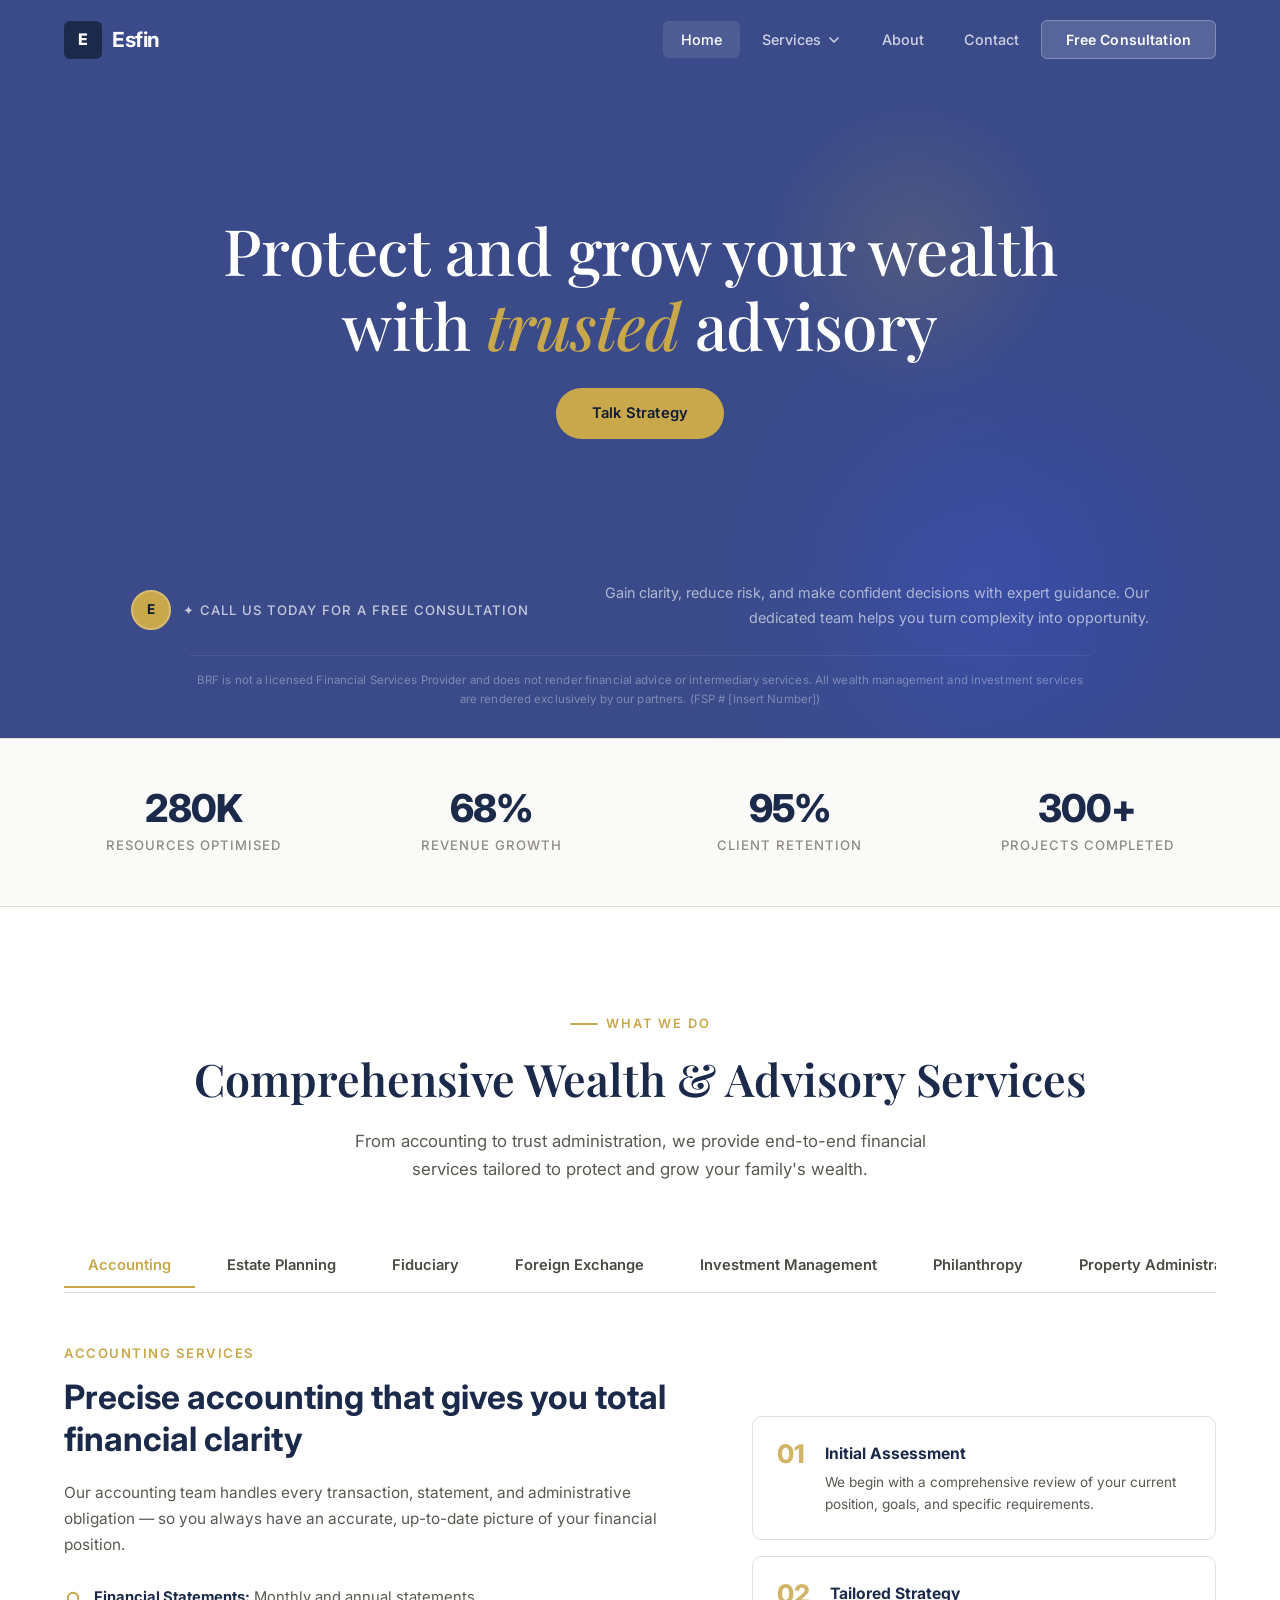
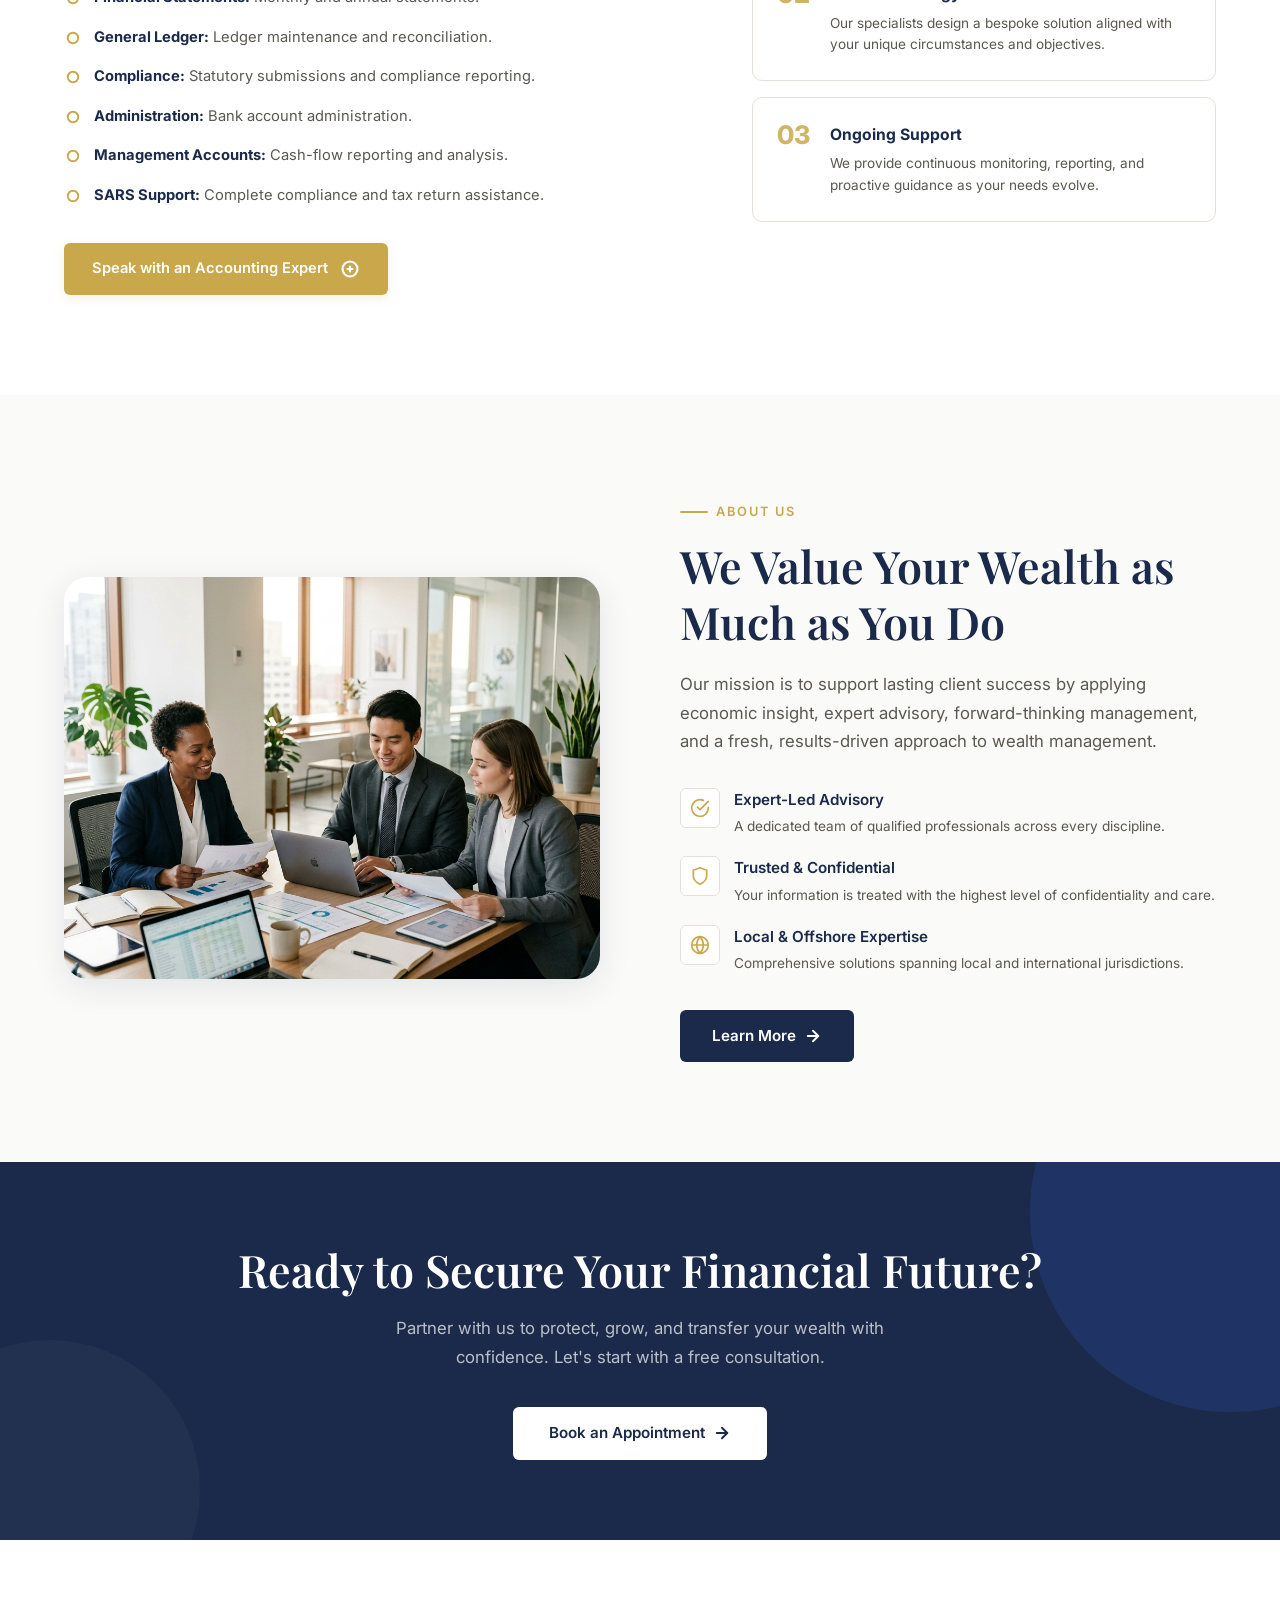
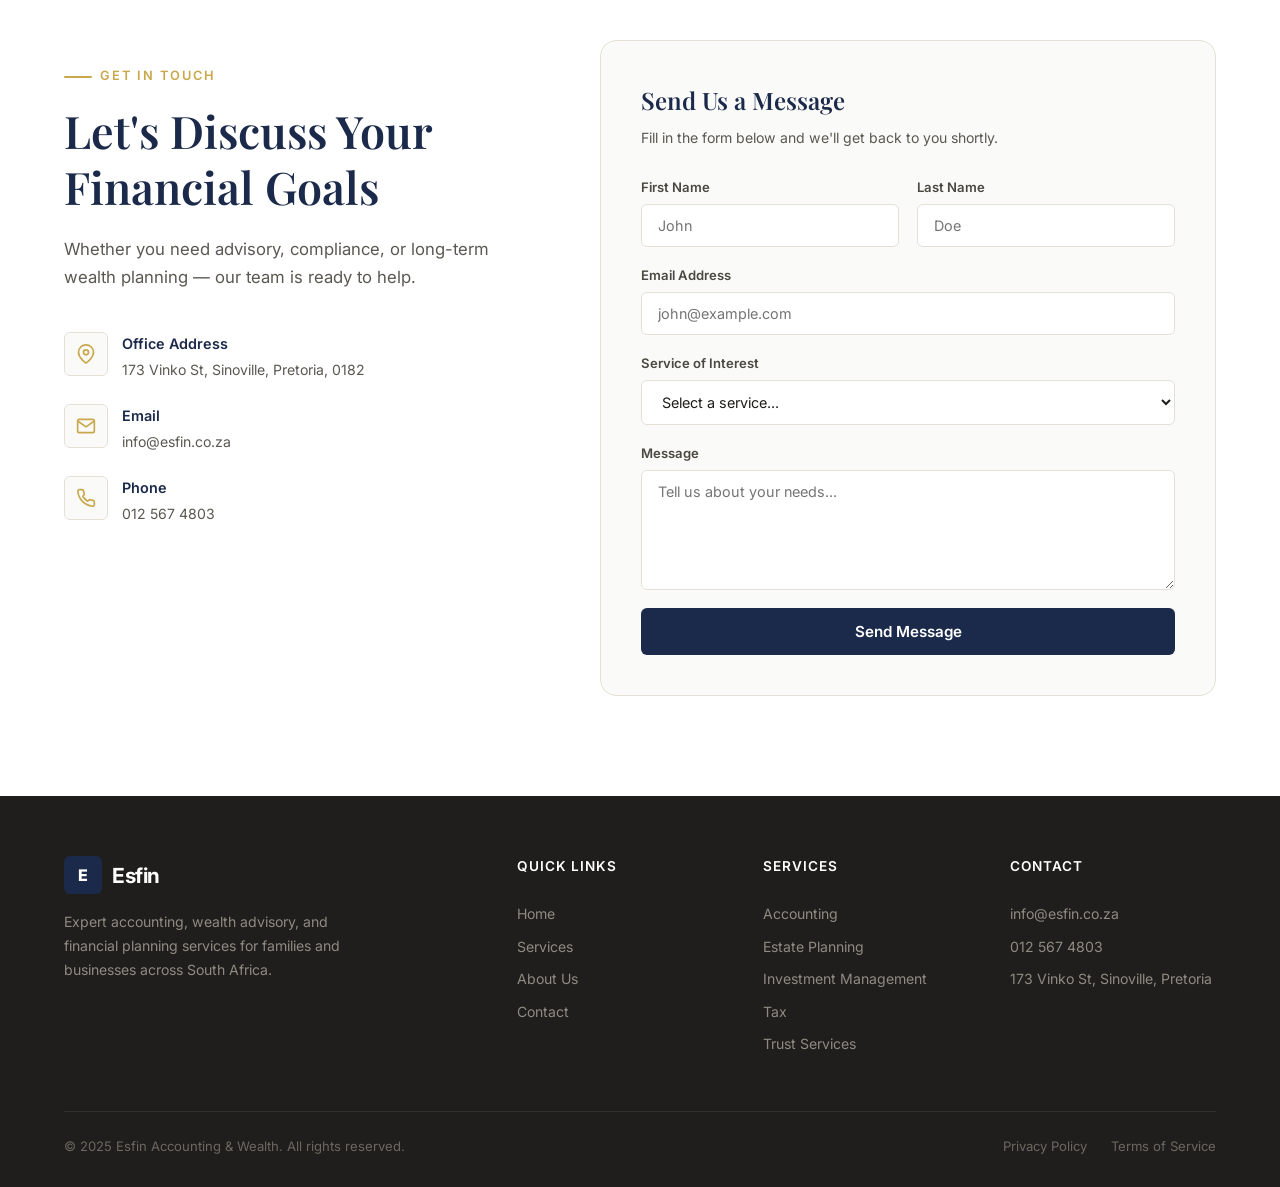
==== commit 71398882: "Update office address and phone number to Pretoria details across homepage and all service subpages" ====
--- a/index.html
+++ b/index.html
@@ -1046,7 +1046,7 @@
             </div>
             <div>
               <h4>Office Address</h4>
-              <p>Stellenbosch, South Africa</p>
+              <p>173 Vinko St, Sinoville, Pretoria, 0182</p>
             </div>
           </div>
           <div class="contact-detail fade-up">
@@ -1064,7 +1064,7 @@
             </div>
             <div>
               <h4>Phone</h4>
-              <p>+27 (0) 21 000 0000</p>
+              <p>012 567 4803</p>
             </div>
           </div>
         </div>
@@ -1150,8 +1150,8 @@
         <div class="footer-col">
           <h4>Contact</h4>
           <a href="mailto:info@esfin.co.za">info@esfin.co.za</a>
-          <a href="tel:+27210000000">+27 (0) 21 000 0000</a>
-          <a href="#">Stellenbosch, SA</a>
+          <a href="tel:0125674803">012 567 4803</a>
+          <a href="https://maps.google.com/?q=173+Vinko+St,+Sinoville,+Pretoria,+0182" target="_blank" rel="noopener noreferrer">173 Vinko St, Sinoville, Pretoria</a>
         </div>
       </div>
 
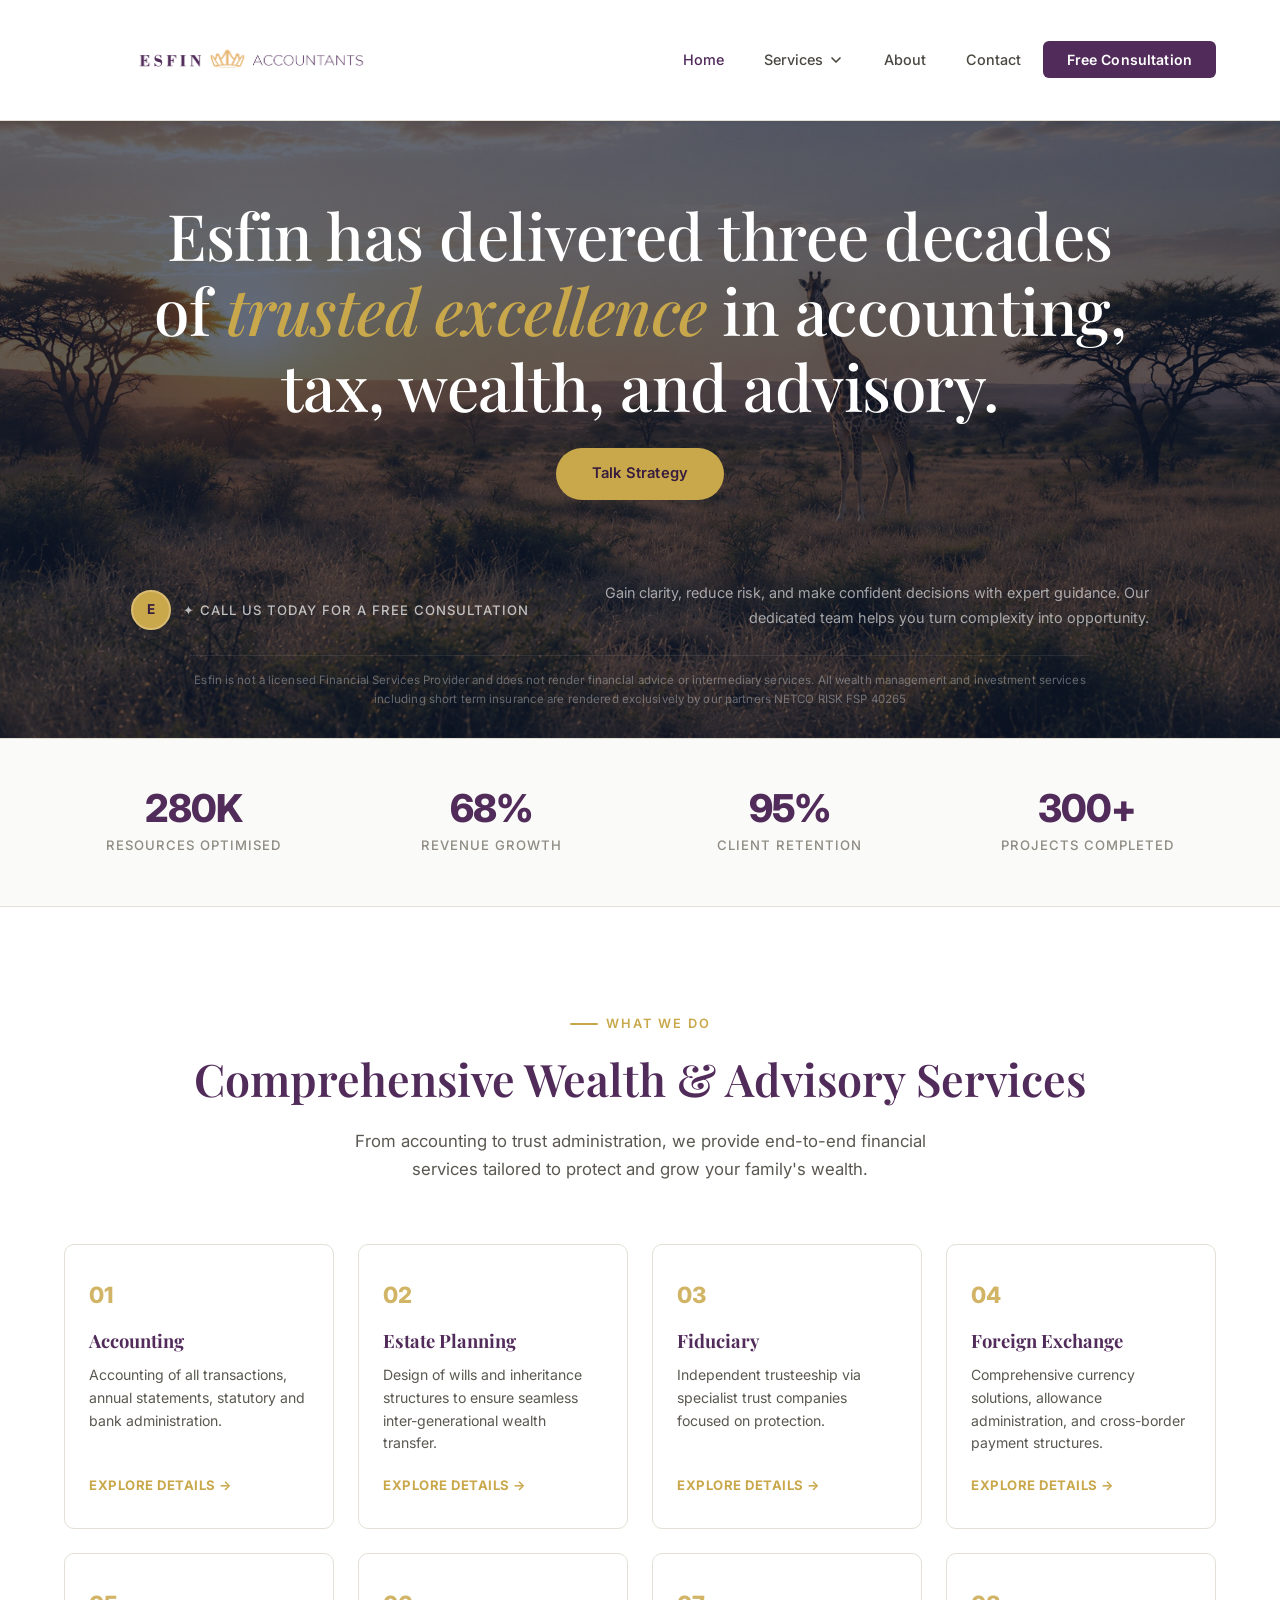
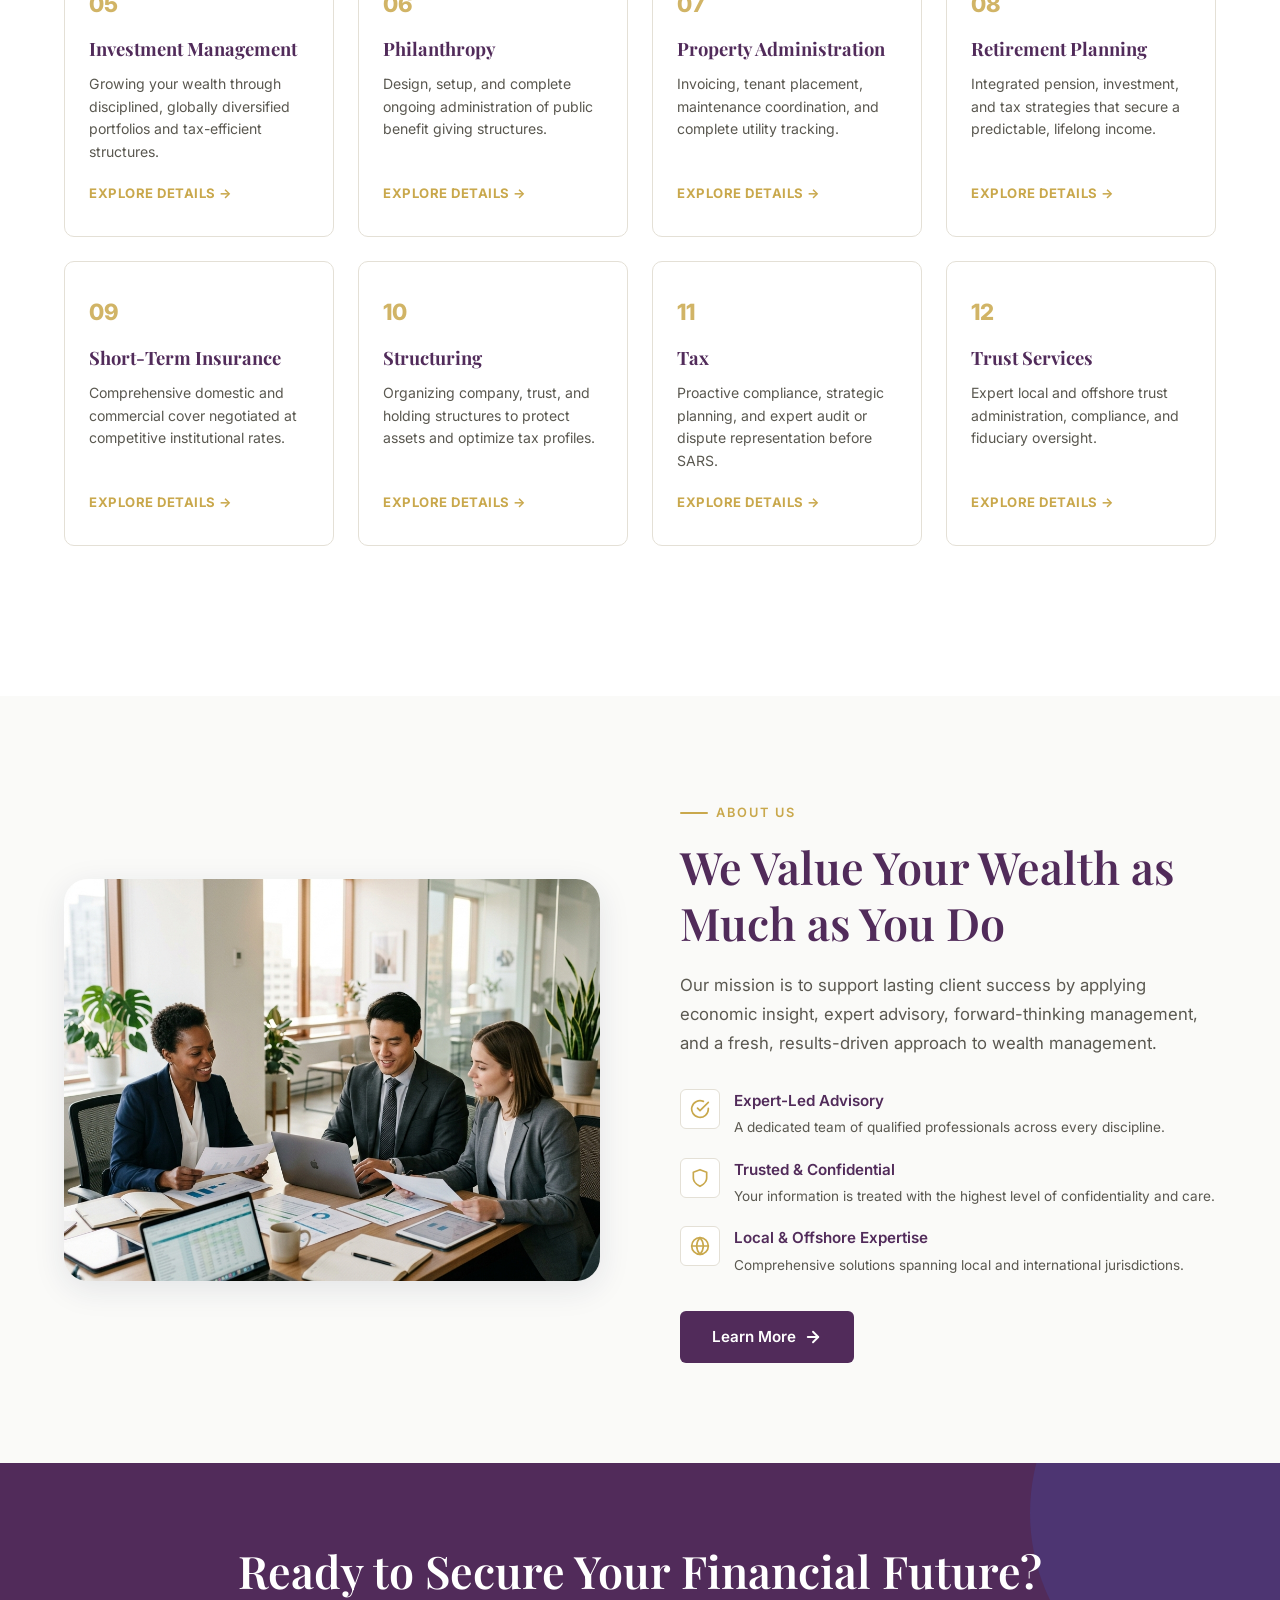
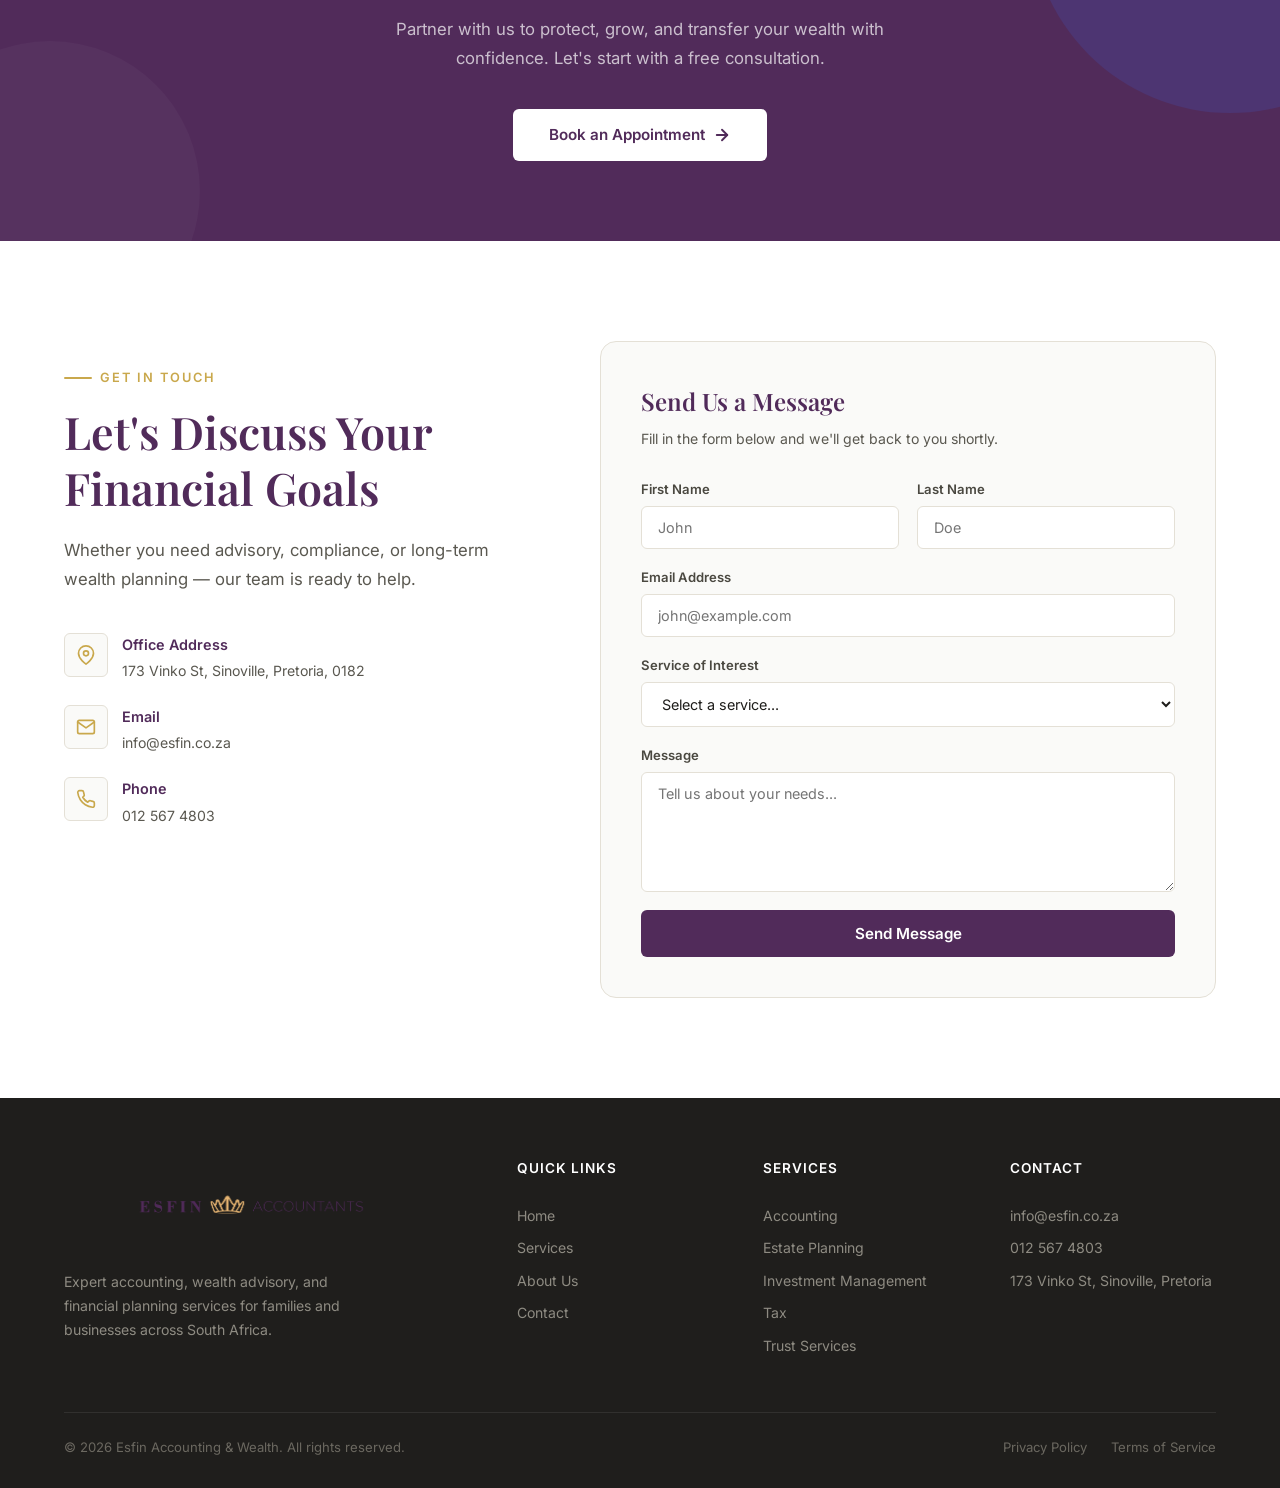
==== commit ae8fda7f: "Update branding, styling, logo, services card grid, modals, and copyright to 2026" ====
--- a/index.html
+++ b/index.html
@@ -15,8 +15,7 @@
   <nav class="navbar" id="navbar">
     <div class="container">
       <a href="#" class="nav-logo">
-        <div class="logo-icon">E</div>
-        <span>Esfin</span>
+        <img src="assets/logo.png" alt="Esfin Accountants" class="logo-img">
       </a>
 
       <ul class="nav-links" id="navLinks">
@@ -132,7 +131,7 @@
     <div class="container hero-container">
       <div class="hero-center">
         <h1 class="hero-title">
-          Protect and grow your wealth<br>with <span class="highlight">trusted</span> advisory
+          Esfin has delivered three decades of <span class="highlight">trusted excellence</span> in accounting, tax, wealth, and advisory.
         </h1>
         <a href="#contact" class="btn-hero">Talk Strategy</a>
       </div>
@@ -151,7 +150,7 @@
 
       <!-- Regulatory Disclaimer -->
       <div class="hero-disclaimer">
-        BRF is not a licensed Financial Services Provider and does not render financial advice or intermediary services. All wealth management and investment services are rendered exclusively by our partners. (FSP # [Insert Number])
+        Esfin is not a licensed Financial Services Provider and does not render financial advice or intermediary services. All wealth management and investment services including short term insurance are rendered exclusively by our partners NETCO RISK FSP 40265
       </div>
     </div>
   </section>
@@ -193,21 +192,91 @@
         </p>
       </div>
 
-      <!-- Services Tabbed Layout (Pegasus Style) -->
-      <div class="services-tabs-container">
-        <div class="services-tab-list">
-          <button class="services-tab-btn active" data-tab="accounting">Accounting</button>
-          <button class="services-tab-btn" data-tab="estate-planning">Estate Planning</button>
-          <button class="services-tab-btn" data-tab="fiduciary">Fiduciary</button>
-          <button class="services-tab-btn" data-tab="foreign-exchange">Foreign Exchange</button>
-          <button class="services-tab-btn" data-tab="investment-management">Investment Management</button>
-          <button class="services-tab-btn" data-tab="philanthropy">Philanthropy</button>
-          <button class="services-tab-btn" data-tab="property-administration">Property Administration</button>
-          <button class="services-tab-btn" data-tab="retirement-planning">Retirement Planning</button>
-          <button class="services-tab-btn" data-tab="short-term-insurance">Short-Term Insurance</button>
-          <button class="services-tab-btn" data-tab="structuring">Structuring</button>
-          <button class="services-tab-btn" data-tab="tax">Tax</button>
-          <button class="services-tab-btn" data-tab="trust-services">Trust Services</button>
+      <!-- Services Card Grid (Blocks) -->
+      <div class="services-grid">
+        <!-- 1. Accounting -->
+        <div class="service-card" data-service="accounting">
+          <div class="service-card-num">01</div>
+          <h4>Accounting</h4>
+          <p>Accounting of all transactions, annual statements, statutory and bank administration.</p>
+          <span class="service-card-link">Explore Details &rarr;</span>
+        </div>
+        <!-- 2. Estate Planning -->
+        <div class="service-card" data-service="estate-planning">
+          <div class="service-card-num">02</div>
+          <h4>Estate Planning</h4>
+          <p>Design of wills and inheritance structures to ensure seamless inter-generational wealth transfer.</p>
+          <span class="service-card-link">Explore Details &rarr;</span>
+        </div>
+        <!-- 3. Fiduciary -->
+        <div class="service-card" data-service="fiduciary">
+          <div class="service-card-num">03</div>
+          <h4>Fiduciary</h4>
+          <p>Independent trusteeship via specialist trust companies focused on protection.</p>
+          <span class="service-card-link">Explore Details &rarr;</span>
+        </div>
+        <!-- 4. Foreign Exchange -->
+        <div class="service-card" data-service="foreign-exchange">
+          <div class="service-card-num">04</div>
+          <h4>Foreign Exchange</h4>
+          <p>Comprehensive currency solutions, allowance administration, and cross-border payment structures.</p>
+          <span class="service-card-link">Explore Details &rarr;</span>
+        </div>
+        <!-- 5. Investment Management -->
+        <div class="service-card" data-service="investment-management">
+          <div class="service-card-num">05</div>
+          <h4>Investment Management</h4>
+          <p>Growing your wealth through disciplined, globally diversified portfolios and tax-efficient structures.</p>
+          <span class="service-card-link">Explore Details &rarr;</span>
+        </div>
+        <!-- 6. Philanthropy -->
+        <div class="service-card" data-service="philanthropy">
+          <div class="service-card-num">06</div>
+          <h4>Philanthropy</h4>
+          <p>Design, setup, and complete ongoing administration of public benefit giving structures.</p>
+          <span class="service-card-link">Explore Details &rarr;</span>
+        </div>
+        <!-- 7. Property Administration -->
+        <div class="service-card" data-service="property-administration">
+          <div class="service-card-num">07</div>
+          <h4>Property Administration</h4>
+          <p>Invoicing, tenant placement, maintenance coordination, and complete utility tracking.</p>
+          <span class="service-card-link">Explore Details &rarr;</span>
+        </div>
+        <!-- 8. Retirement Planning -->
+        <div class="service-card" data-service="retirement-planning">
+          <div class="service-card-num">08</div>
+          <h4>Retirement Planning</h4>
+          <p>Integrated pension, investment, and tax strategies that secure a predictable, lifelong income.</p>
+          <span class="service-card-link">Explore Details &rarr;</span>
+        </div>
+        <!-- 9. Short-Term Insurance -->
+        <div class="service-card" data-service="short-term-insurance">
+          <div class="service-card-num">09</div>
+          <h4>Short-Term Insurance</h4>
+          <p>Comprehensive domestic and commercial cover negotiated at competitive institutional rates.</p>
+          <span class="service-card-link">Explore Details &rarr;</span>
+        </div>
+        <!-- 10. Structuring -->
+        <div class="service-card" data-service="structuring">
+          <div class="service-card-num">10</div>
+          <h4>Structuring</h4>
+          <p>Organizing company, trust, and holding structures to protect assets and optimize tax profiles.</p>
+          <span class="service-card-link">Explore Details &rarr;</span>
+        </div>
+        <!-- 11. Tax -->
+        <div class="service-card" data-service="tax">
+          <div class="service-card-num">11</div>
+          <h4>Tax</h4>
+          <p>Proactive compliance, strategic planning, and expert audit or dispute representation before SARS.</p>
+          <span class="service-card-link">Explore Details &rarr;</span>
+        </div>
+        <!-- 12. Trust Services -->
+        <div class="service-card" data-service="trust-services">
+          <div class="service-card-num">12</div>
+          <h4>Trust Services</h4>
+          <p>Expert local and offshore trust administration, compliance, and fiduciary oversight.</p>
+          <span class="service-card-link">Explore Details &rarr;</span>
         </div>
       </div>
 
@@ -1124,8 +1193,7 @@
       <div class="footer-grid">
         <div class="footer-brand">
           <a href="#" class="nav-logo">
-            <div class="logo-icon">E</div>
-            <span>Esfin</span>
+            <img src="assets/logo.png" alt="Esfin Accountants" class="logo-img">
           </a>
           <p>Expert accounting, wealth advisory, and financial planning services for families and businesses across South Africa.</p>
         </div>
@@ -1156,7 +1224,7 @@
       </div>
 
       <div class="footer-bottom">
-        <p>&copy; 2025 Esfin Accounting &amp; Wealth. All rights reserved.</p>
+        <p>&copy; 2026 Esfin Accounting &amp; Wealth. All rights reserved.</p>
         <div class="footer-bottom-links">
           <a href="#">Privacy Policy</a>
           <a href="#">Terms of Service</a>
--- a/styles.css
+++ b/styles.css
@@ -8,9 +8,9 @@
 /* ---------- CSS Custom Properties ---------- */
 :root {
   /* Colors */
-  --color-primary: #1B2A4A;
-  --color-primary-light: #2B4470;
-  --color-primary-dark: #0F1B33;
+  --color-primary: #512B5A;
+  --color-primary-light: #6E3F78;
+  --color-primary-dark: #371C3D;
   --color-accent: #C9A84C;
   --color-accent-light: #D9BC72;
   --color-accent-dark: #A8862A;
@@ -157,79 +157,29 @@
   left: 0;
   right: 0;
   z-index: 1000;
-  background: transparent;
-  border-bottom: 1px solid transparent;
+  background: var(--color-white);
+  border-bottom: 1px solid var(--color-border);
+  box-shadow: var(--shadow-sm);
   transition: var(--transition-base);
 }
 
-.navbar.scrolled {
-  background: rgba(255, 255, 255, 0.95);
-  backdrop-filter: blur(20px);
-  -webkit-backdrop-filter: blur(20px);
-  border-bottom-color: var(--color-border);
-  box-shadow: var(--shadow-sm);
-}
-
-/* Nav on hero — white text */
-.navbar.on-hero .nav-link {
-  color: rgba(255, 255, 255, 0.75);
-}
-
-.navbar.on-hero .nav-link:hover,
-.navbar.on-hero .nav-link.active {
-  color: #fff;
-  background: rgba(255, 255, 255, 0.1);
-}
-
-.navbar.on-hero .nav-logo {
-  color: #fff;
-}
-
-.navbar.on-hero .nav-toggle span {
-  background: #fff;
-}
-
-.navbar.on-hero .nav-cta {
-  background: rgba(255, 255, 255, 0.15);
-  border: 1px solid rgba(255, 255, 255, 0.25);
-}
-
-.navbar.on-hero .nav-cta:hover {
-  background: rgba(255, 255, 255, 0.25);
-}
-
 .navbar .container {
   display: flex;
   align-items: center;
   justify-content: space-between;
-  height: 80px;
+  height: 120px;
 }
 
 /* Logo */
 .nav-logo {
   display: flex;
   align-items: center;
-  gap: 10px;
-  font-weight: 700;
-  font-size: 1.3rem;
-  color: var(--color-primary);
-}
-
-.nav-logo .logo-icon {
-  width: 38px;
-  height: 38px;
-  background: var(--color-primary);
-  border-radius: var(--radius-sm);
-  display: flex;
-  align-items: center;
-  justify-content: center;
-  color: white;
-  font-weight: 800;
-  font-size: 1rem;
-}
-
-.nav-logo span {
-  letter-spacing: -0.5px;
+}
+
+.nav-logo .logo-img {
+  height: 96px;
+  width: auto;
+  display: block;
 }
 
 /* Nav Links */
@@ -403,7 +353,7 @@
 .hero {
   position: relative;
   min-height: 82vh;
-  background: #3B4B8A;
+  background: linear-gradient(rgba(15, 27, 51, 0.65), rgba(15, 27, 51, 0.65)), url('assets/hero-giraffe.jpg') no-repeat 85% center / cover;
   display: flex;
   flex-direction: column;
   justify-content: center;
@@ -412,6 +362,7 @@
 
 /* Abstract decorative orbs */
 .hero-orb {
+  display: none;
   position: absolute;
   border-radius: 50%;
   pointer-events: none;
@@ -448,7 +399,7 @@
   flex-direction: column;
   justify-content: center;
   min-height: 82vh;
-  padding-top: 100px;
+  padding-top: 145px;
   padding-bottom: 30px;
 }
 
@@ -665,53 +616,185 @@
   margin: 0 auto;
 }
 
-/* Services Tab Styles (Pegasus Layout Style) */
-.services-tabs-container {
+/* Services Card Grid */
+.services-grid {
+  display: grid;
+  grid-template-columns: repeat(4, 1fr);
+  gap: 24px;
+  margin-bottom: 50px;
+  margin-top: 40px;
+}
+
+.service-card {
+  background: var(--color-white);
+  border: 1px solid var(--color-border);
+  border-radius: var(--radius-md);
+  padding: 32px 24px;
+  transition: transform var(--transition-base), border-color var(--transition-base), box-shadow var(--transition-base);
+  cursor: pointer;
+  display: flex;
+  flex-direction: column;
+  position: relative;
+  overflow: hidden;
+}
+
+.service-card:hover {
+  transform: translateY(-5px);
+  border-color: var(--color-accent);
+  box-shadow: var(--shadow-card-hover);
+}
+
+.service-card-num {
+  font-size: 1.4rem;
+  font-weight: 800;
+  color: var(--color-accent);
+  margin-bottom: 16px;
+  opacity: 0.85;
+}
+
+.service-card h4 {
+  font-family: var(--font-serif);
+  font-size: 1.15rem;
+  font-weight: 700;
+  color: var(--color-primary);
+  margin-bottom: 12px;
+  line-height: 1.3;
+}
+
+.service-card p {
+  font-size: 0.88rem;
+  color: var(--color-text-secondary);
+  line-height: 1.6;
+  margin-bottom: 20px;
+  flex: 1;
+}
+
+.service-card-link {
+  font-size: 0.82rem;
+  font-weight: 700;
+  color: var(--color-accent);
+  display: inline-flex;
+  align-items: center;
+  gap: 6px;
+  text-transform: uppercase;
+  letter-spacing: 0.5px;
+  transition: var(--transition-fast);
+}
+
+.service-card:hover .service-card-link {
+  color: var(--color-accent-dark);
+  transform: translateX(4px);
+}
+
+/* Detail Popup Modal */
+.detail-modal-overlay {
+  position: fixed;
+  top: 0;
+  left: 0;
   width: 100%;
-  margin-bottom: 50px;
+  height: 100%;
+  background: rgba(55, 28, 61, 0.6);
+  backdrop-filter: blur(10px);
+  -webkit-backdrop-filter: blur(10px);
+  display: flex;
+  align-items: center;
+  justify-content: center;
+  z-index: 10000;
+  opacity: 0;
+  pointer-events: none;
+  transition: opacity 0.35s cubic-bezier(0.4, 0, 0.2, 1);
+  padding: 24px;
+}
+
+.detail-modal-overlay.open {
+  opacity: 1;
+  pointer-events: all;
+}
+
+.detail-modal-container {
+  background: var(--color-white);
+  border: 1px solid var(--color-border);
+  border-radius: var(--radius-lg);
+  width: 100%;
+  max-width: 1000px;
+  max-height: 85vh;
+  box-shadow: var(--shadow-xl);
   position: relative;
-}
-
-.services-tab-list {
-  display: flex;
-  gap: 8px;
-  overflow-x: auto;
-  scrollbar-width: none; /* Firefox */
-  -ms-overflow-style: none;  /* IE 10+ */
-  padding-bottom: 4px;
-  border-bottom: 1px solid var(--color-border);
-  justify-content: flex-start;
-}
-
-.services-tab-list::-webkit-scrollbar {
-  display: none; /* Safari and Chrome */
-}
-
-.services-tab-btn {
-  background: transparent;
+  overflow-y: auto;
+  transform: scale(0.95) translateY(20px);
+  transition: transform 0.35s cubic-bezier(0.4, 0, 0.2, 1);
+}
+
+.detail-modal-overlay.open .detail-modal-container {
+  transform: scale(1) translateY(0);
+}
+
+.detail-modal-close-btn {
+  position: absolute;
+  top: 24px;
+  right: 24px;
+  background: var(--color-gray-50);
+  border: 1px solid var(--color-border);
+  border-radius: 50%;
+  width: 40px;
+  height: 40px;
+  display: flex;
+  align-items: center;
+  justify-content: center;
+  cursor: pointer;
+  color: var(--color-primary);
+  font-size: 1.25rem;
+  transition: var(--transition-fast);
+  z-index: 10;
   border: none;
-  border-bottom: 2px solid transparent;
-  padding: 12px 24px;
-  font-size: 0.92rem;
-  font-weight: 600;
-  color: var(--color-gray-600);
-  cursor: pointer;
-  white-space: nowrap;
-  transition: color var(--transition-fast), border-color var(--transition-fast);
-}
-
-.services-tab-btn:hover {
-  color: var(--color-accent);
-}
-
-.services-tab-btn.active {
-  color: var(--color-accent);
-  border-bottom-color: var(--color-accent);
+}
+
+.detail-modal-close-btn:hover {
+  background: var(--color-accent);
+  color: var(--color-white);
+  border-color: var(--color-accent);
+  transform: rotate(90deg);
+}
+
+.detail-modal-content {
+  padding: 48px;
+}
+
+.detail-modal-content .services-tab-panel {
+  display: grid !important;
+  grid-template-columns: 1.15fr 0.85fr;
+  gap: 50px;
+  opacity: 1 !important;
+  transform: none !important;
 }
 
 .services-panels-container {
-  width: 100%;
-  min-height: 450px;
+  display: none;
+}
+
+@media (max-width: 1100px) {
+  .services-grid {
+    grid-template-columns: repeat(3, 1fr);
+  }
+}
+
+@media (max-width: 900px) {
+  .detail-modal-content .services-tab-panel {
+    grid-template-columns: 1fr;
+    gap: 40px;
+  }
+}
+
+@media (max-width: 768px) {
+  .services-grid {
+    grid-template-columns: repeat(2, 1fr);
+  }
+}
+
+@media (max-width: 480px) {
+  .services-grid {
+    grid-template-columns: 1fr;
+  }
 }
 
 .services-tab-panel {
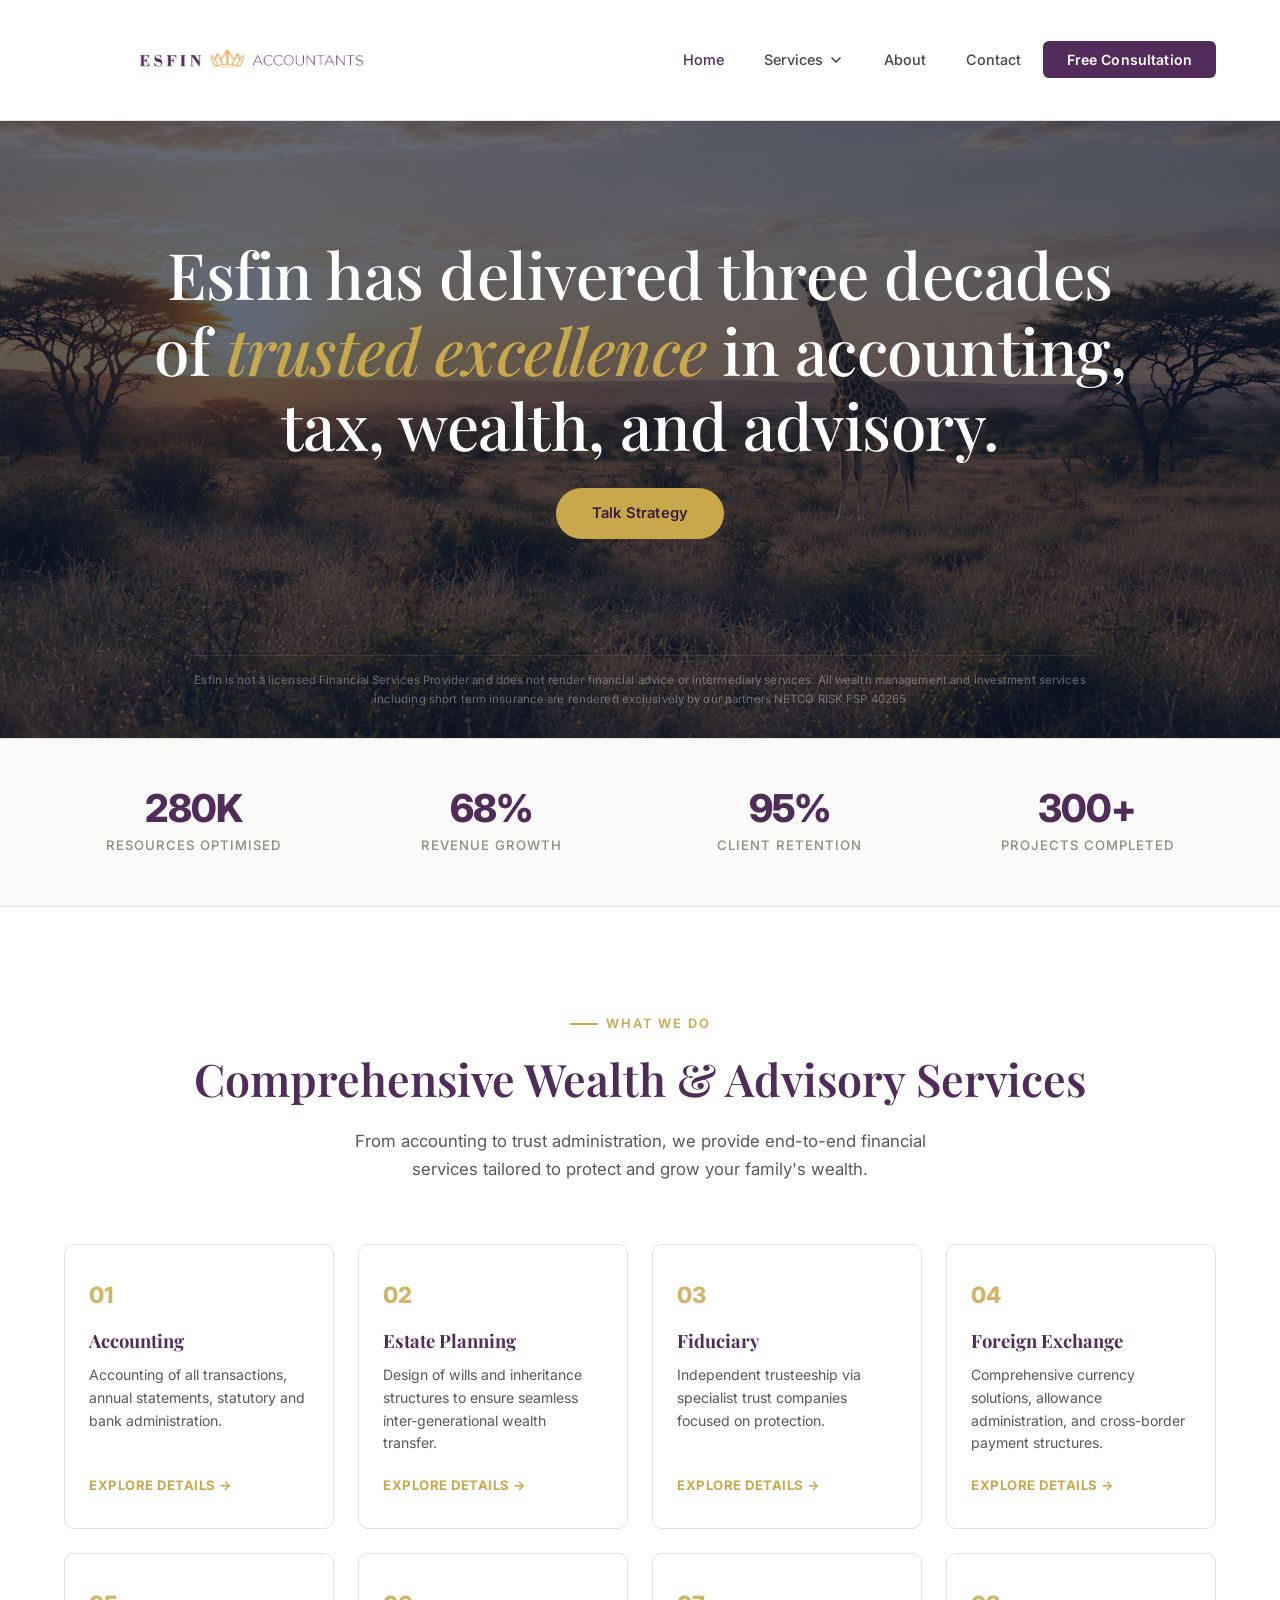
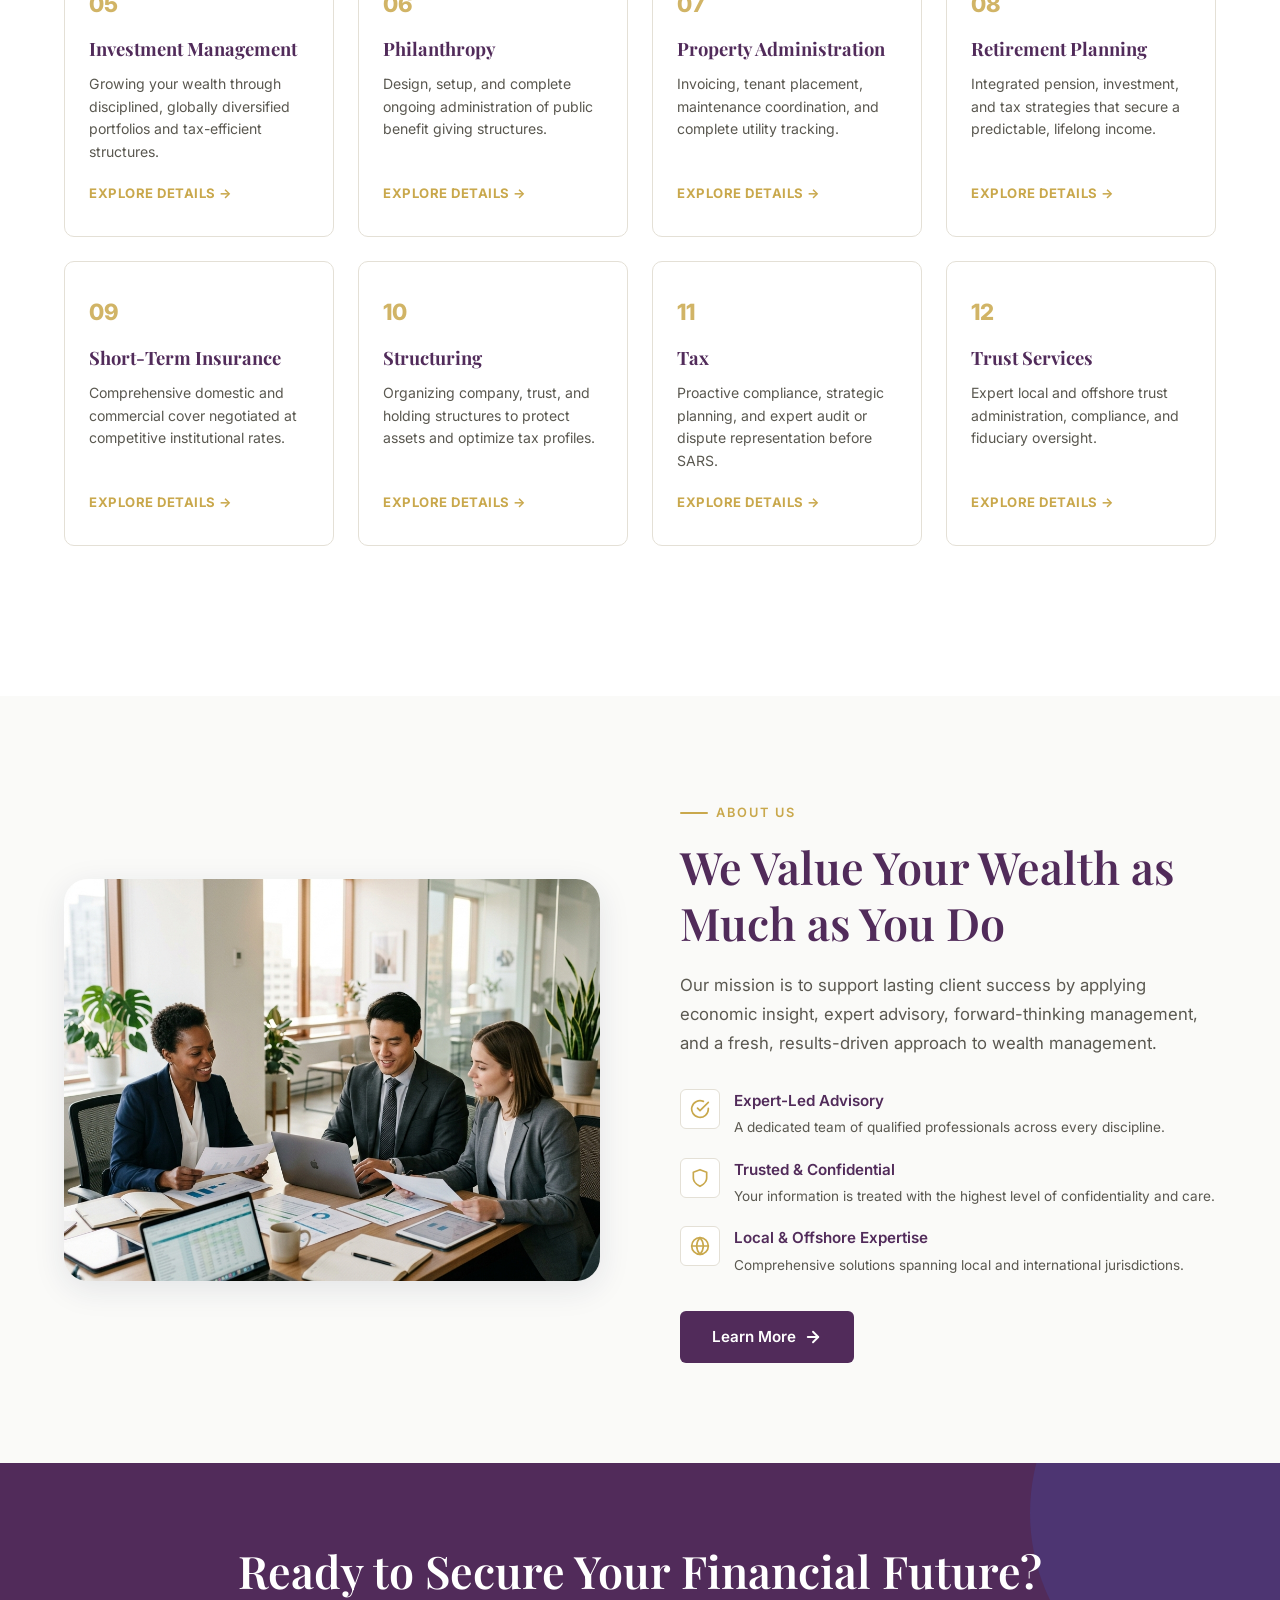
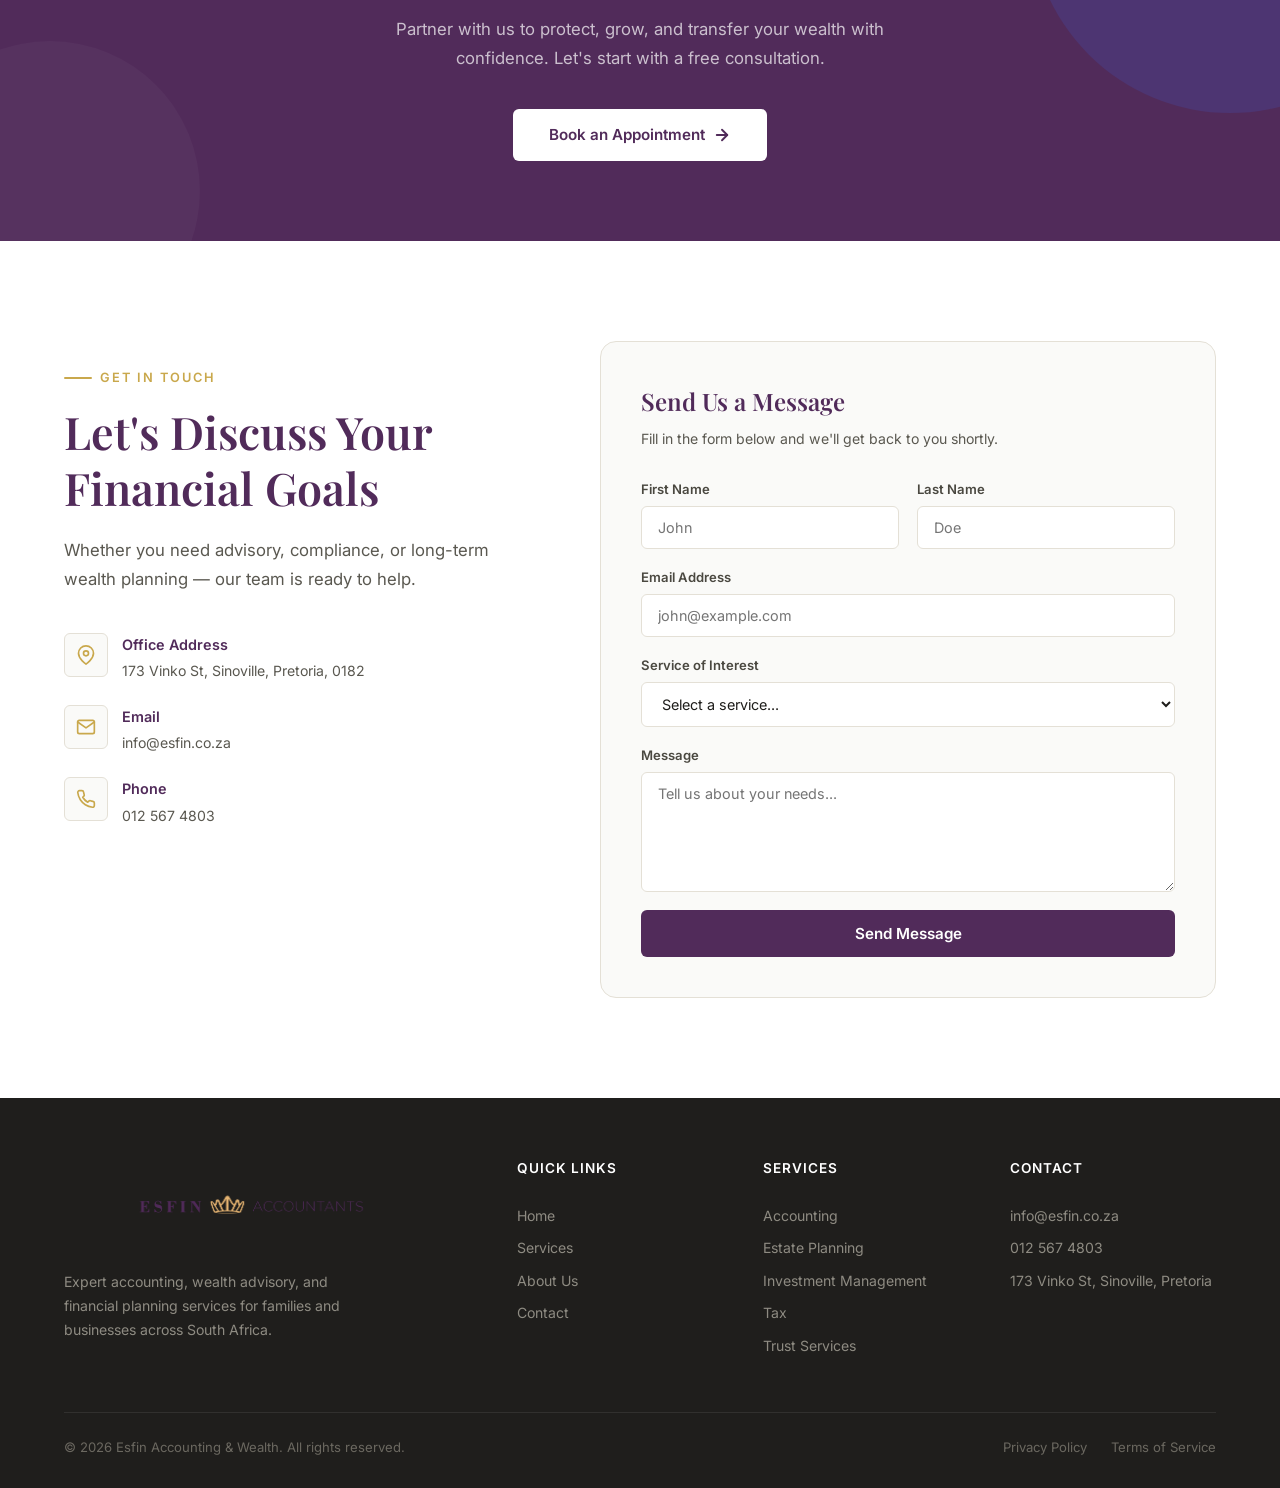
==== commit 939289ff: "Remove hero-bottom section" ====
--- a/index.html
+++ b/index.html
@@ -136,17 +136,7 @@
         <a href="#contact" class="btn-hero">Talk Strategy</a>
       </div>
 
-      <div class="hero-bottom">
-        <div class="hero-bottom-left">
-          <div class="hero-avatar-badge">
-            <div class="hero-avatar">E</div>
-            <span><span class="gold-star">✦</span> Call us today for a free consultation</span>
-          </div>
-        </div>
-        <div class="hero-bottom-right">
-          <p>Gain clarity, reduce risk, and make confident decisions with expert guidance. Our dedicated team helps you turn complexity into opportunity.</p>
-        </div>
-      </div>
+
 
       <!-- Regulatory Disclaimer -->
       <div class="hero-disclaimer">
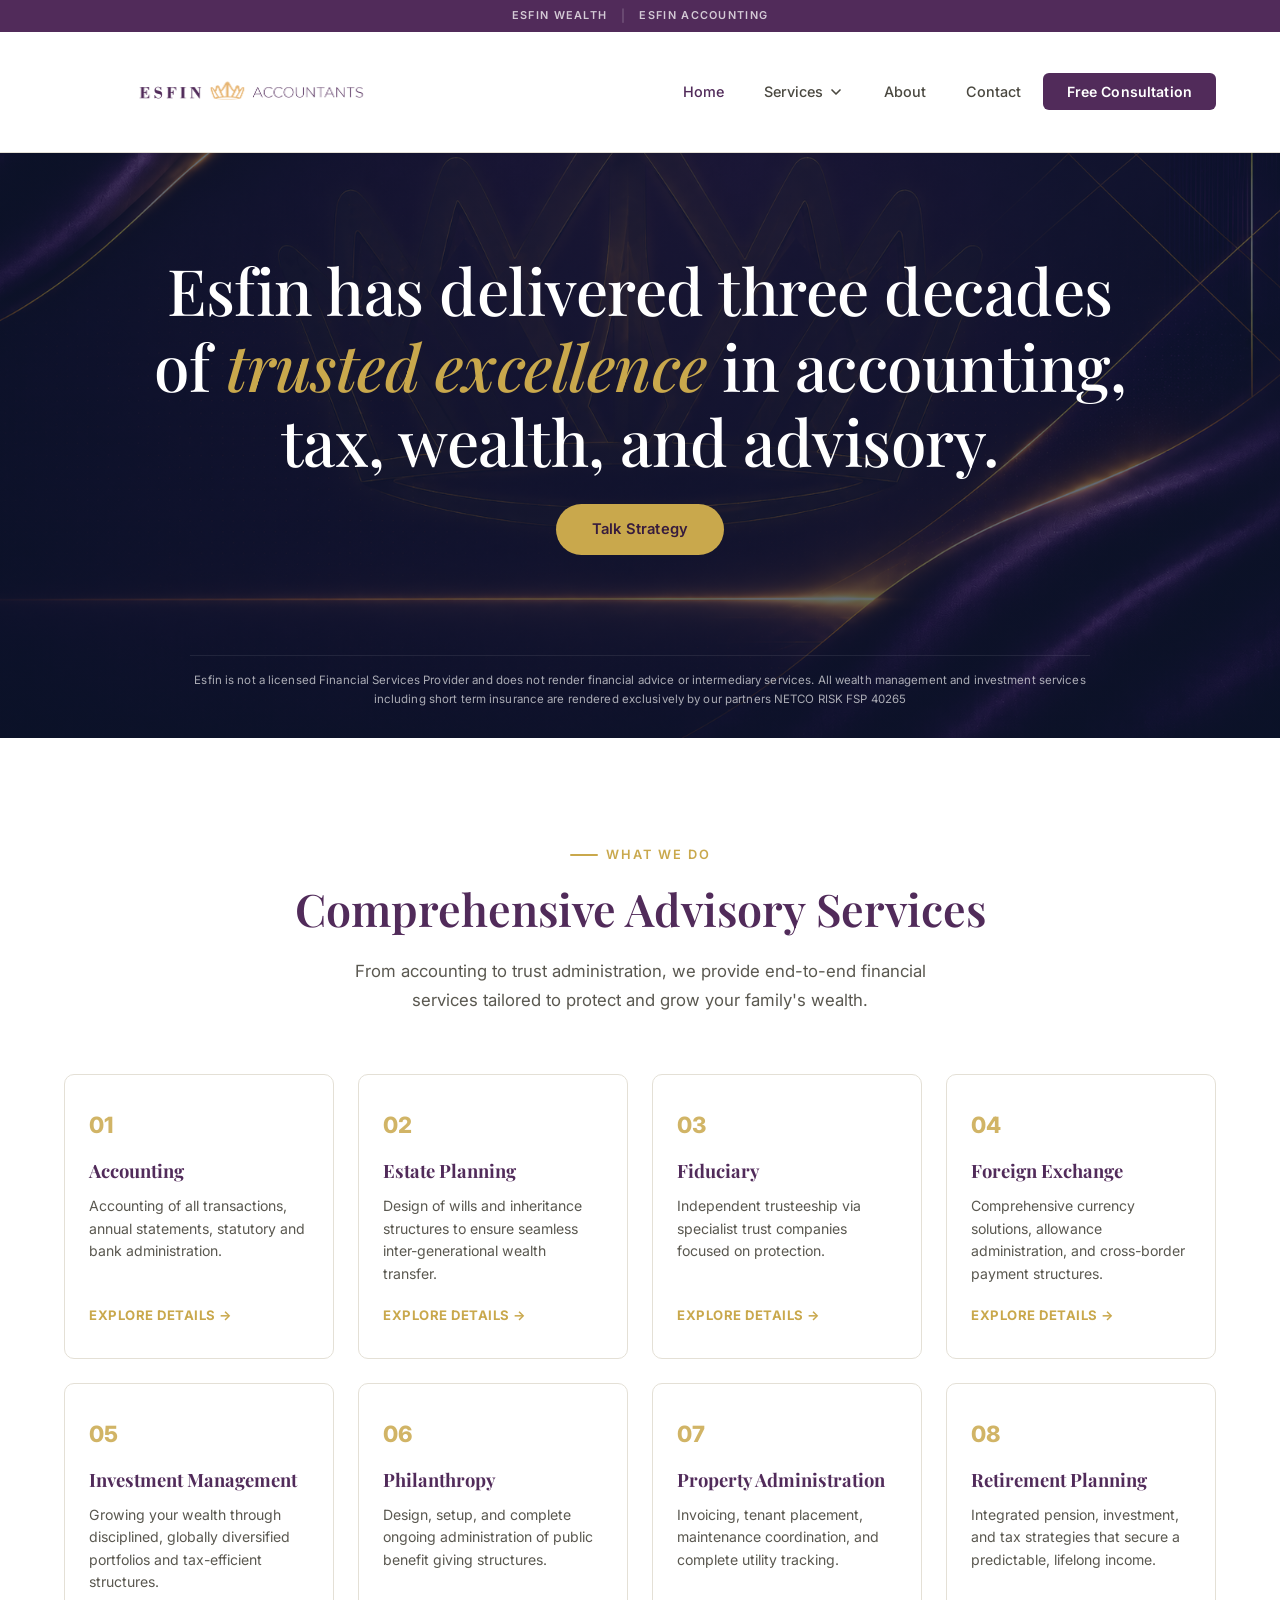
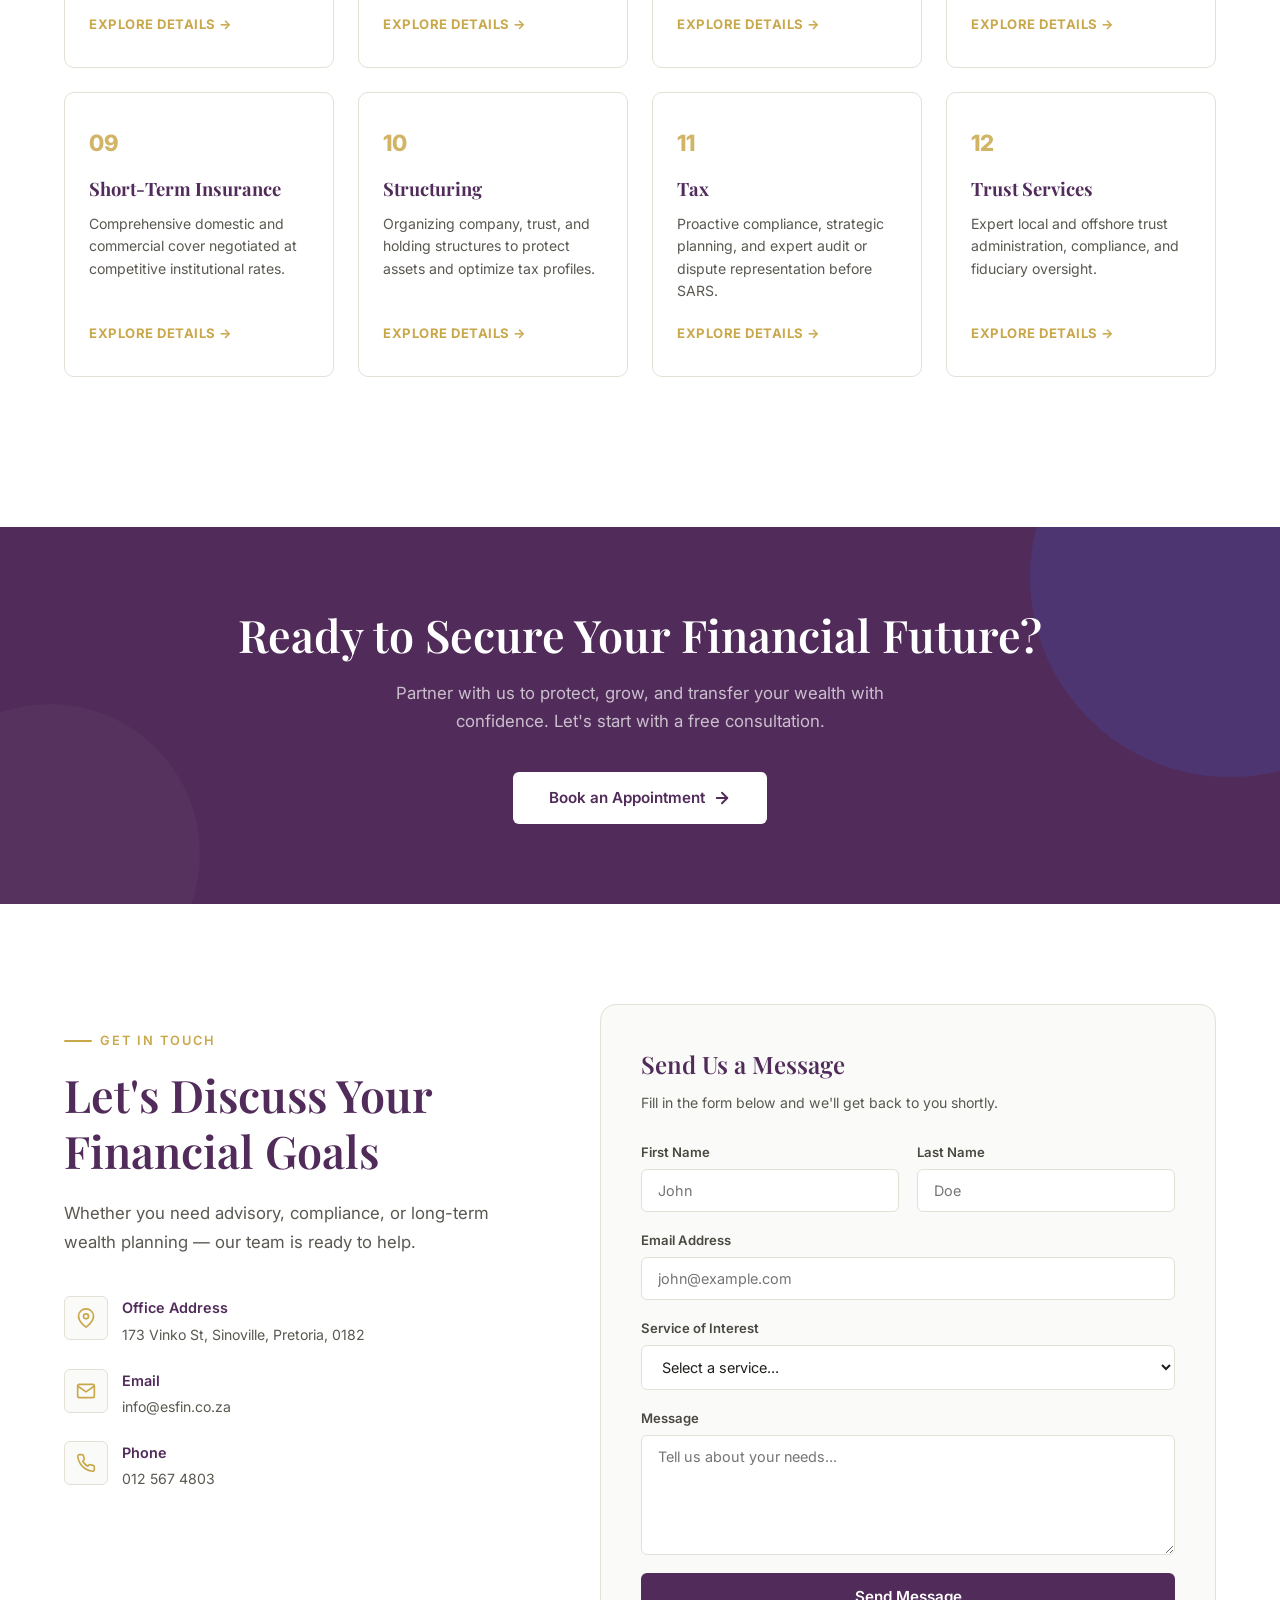
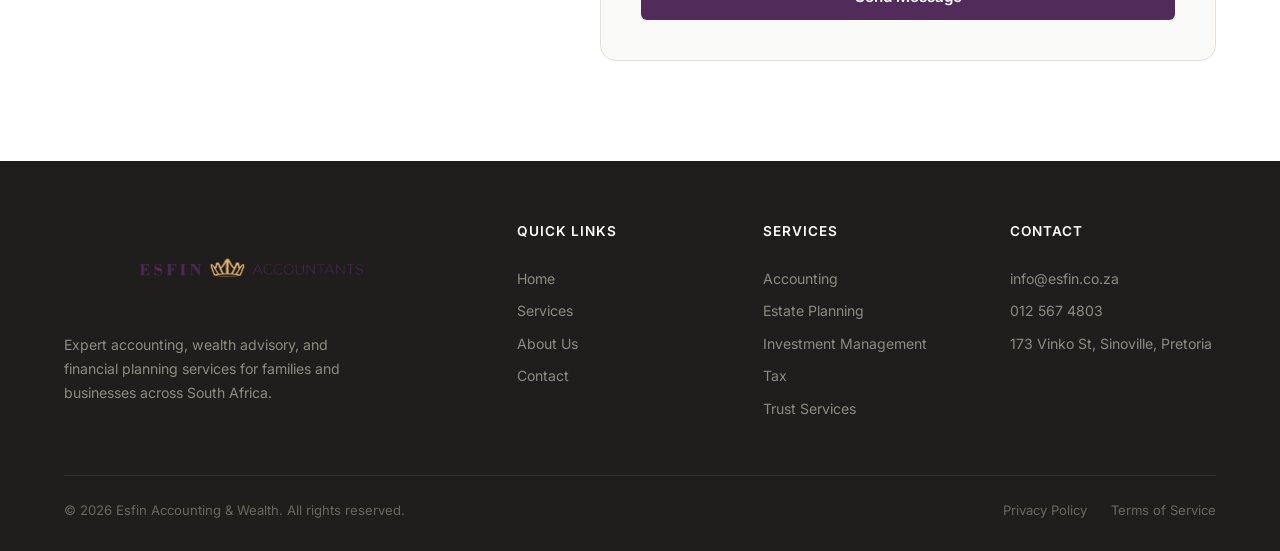
==== commit 159e33f0: "Add About page, brand tagbar, hero image, and content updates - Created standalone about.html with W" ====
--- a/index.html
+++ b/index.html
@@ -8,6 +8,15 @@
   <link rel="stylesheet" href="styles.css" />
 </head>
 <body>
+
+  <!-- ============================================
+       BRAND TAG BAR
+       ============================================ -->
+  <div class="brand-tagbar">
+    <span class="brand-tag">Esfin Wealth</span>
+    <span class="brand-tag-divider">|</span>
+    <span class="brand-tag">Esfin Accounting</span>
+  </div>
 
   <!-- ============================================
        NAVIGATION
@@ -105,7 +114,7 @@
           </div>
         </li>
 
-        <li><a href="#about" class="nav-link">About</a></li>
+        <li><a href="about.html" class="nav-link">About</a></li>
         <li><a href="#contact" class="nav-link">Contact</a></li>
         <li><a href="#contact" class="nav-cta">Free Consultation</a></li>
       </ul>
@@ -148,26 +157,6 @@
   <!-- ============================================
        STATS BAR
        ============================================ -->
-  <section class="stats-bar">
-    <div class="container">
-      <div class="stat-item fade-up">
-        <div class="stat-value">280K</div>
-        <div class="stat-label">Resources Optimised</div>
-      </div>
-      <div class="stat-item fade-up">
-        <div class="stat-value">68%</div>
-        <div class="stat-label">Revenue Growth</div>
-      </div>
-      <div class="stat-item fade-up">
-        <div class="stat-value">95%</div>
-        <div class="stat-label">Client Retention</div>
-      </div>
-      <div class="stat-item fade-up">
-        <div class="stat-value">300+</div>
-        <div class="stat-label">Projects Completed</div>
-      </div>
-    </div>
-  </section>
 
   <!-- ============================================
        SERVICES SECTION
@@ -176,7 +165,7 @@
     <div class="container">
       <div class="services-header fade-up">
         <div class="section-label">What We Do</div>
-        <h2 class="section-title">Comprehensive Wealth &amp; Advisory Services</h2>
+        <h2 class="section-title">Comprehensive Advisory Services</h2>
         <p class="section-subtitle">
           From accounting to trust administration, we provide end-to-end financial services tailored to protect and grow your family's wealth.
         </p>
@@ -1014,60 +1003,6 @@
             </div>
           </div>
         </div>
-      </div>
-    </div>
-  </section>
-
-  <!-- ============================================
-       ABOUT SECTION
-       ============================================ -->
-  <section class="about" id="about">
-    <div class="container">
-      <div class="about-image-wrapper fade-up">
-        <img src="assets/about.jpg" alt="Esfin Accounting team" />
-      </div>
-
-      <div class="about-content">
-        <div class="section-label">About Us</div>
-        <h2 class="section-title">We Value Your Wealth as Much as You Do</h2>
-        <p class="section-subtitle">
-          Our mission is to support lasting client success by applying economic insight, expert advisory, forward-thinking management, and a fresh, results-driven approach to wealth management.
-        </p>
-
-        <div class="about-features">
-          <div class="about-feature fade-up">
-            <div class="feature-icon">
-              <svg width="20" height="20" viewBox="0 0 24 24" fill="none" stroke="currentColor" stroke-width="2" stroke-linecap="round" stroke-linejoin="round"><path d="M22 11.08V12a10 10 0 1 1-5.93-9.14"></path><polyline points="22 4 12 14.01 9 11.01"></polyline></svg>
-            </div>
-            <div>
-              <h4>Expert-Led Advisory</h4>
-              <p>A dedicated team of qualified professionals across every discipline.</p>
-            </div>
-          </div>
-          <div class="about-feature fade-up">
-            <div class="feature-icon">
-              <svg width="20" height="20" viewBox="0 0 24 24" fill="none" stroke="currentColor" stroke-width="2" stroke-linecap="round" stroke-linejoin="round"><path d="M12 22s8-4 8-10V5l-8-3-8 3v7c0 6 8 10 8 10z"></path></svg>
-            </div>
-            <div>
-              <h4>Trusted &amp; Confidential</h4>
-              <p>Your information is treated with the highest level of confidentiality and care.</p>
-            </div>
-          </div>
-          <div class="about-feature fade-up">
-            <div class="feature-icon">
-              <svg width="20" height="20" viewBox="0 0 24 24" fill="none" stroke="currentColor" stroke-width="2" stroke-linecap="round" stroke-linejoin="round"><circle cx="12" cy="12" r="10"></circle><line x1="2" y1="12" x2="22" y2="12"></line><path d="M12 2a15.3 15.3 0 0 1 4 10 15.3 15.3 0 0 1-4 10 15.3 15.3 0 0 1-4-10 15.3 15.3 0 0 1 4-10z"></path></svg>
-            </div>
-            <div>
-              <h4>Local &amp; Offshore Expertise</h4>
-              <p>Comprehensive solutions spanning local and international jurisdictions.</p>
-            </div>
-          </div>
-        </div>
-
-        <a href="#contact" class="btn-primary">
-          Learn More
-          <svg width="18" height="18" viewBox="0 0 24 24" fill="none" stroke="currentColor" stroke-width="2.5" stroke-linecap="round" stroke-linejoin="round"><line x1="5" y1="12" x2="19" y2="12"></line><polyline points="12 5 19 12 12 19"></polyline></svg>
-        </a>
       </div>
     </div>
   </section>
@@ -1192,7 +1127,7 @@
           <h4>Quick Links</h4>
           <a href="#hero">Home</a>
           <a href="#services">Services</a>
-          <a href="#about">About Us</a>
+          <a href="about.html">About Us</a>
           <a href="#contact">Contact</a>
         </div>
 
--- a/styles.css
+++ b/styles.css
@@ -151,9 +151,38 @@
 /* ============================================
    NAVIGATION
    ============================================ */
+/* Brand Tag Bar */
+.brand-tagbar {
+  position: fixed;
+  top: 0;
+  left: 0;
+  right: 0;
+  z-index: 1001;
+  background: var(--color-primary);
+  display: flex;
+  align-items: center;
+  justify-content: center;
+  gap: 14px;
+  padding: 6px 20px;
+  height: 32px;
+}
+
+.brand-tag {
+  font-size: 0.68rem;
+  font-weight: 600;
+  letter-spacing: 0.12em;
+  text-transform: uppercase;
+  color: rgba(255, 255, 255, 0.75);
+}
+
+.brand-tag-divider {
+  color: rgba(255, 255, 255, 0.3);
+  font-size: 0.75rem;
+}
+
 .navbar {
   position: fixed;
-  top: 0;
+  top: 32px;
   left: 0;
   right: 0;
   z-index: 1000;
@@ -353,7 +382,7 @@
 .hero {
   position: relative;
   min-height: 82vh;
-  background: linear-gradient(rgba(15, 27, 51, 0.65), rgba(15, 27, 51, 0.65)), url('assets/hero-giraffe.jpg') no-repeat 85% center / cover;
+  background: linear-gradient(rgba(15, 27, 51, 0.65), rgba(15, 27, 51, 0.65)), url('assets/hero.png') no-repeat 85% center / cover;
   display: flex;
   flex-direction: column;
   justify-content: center;
@@ -399,7 +428,7 @@
   flex-direction: column;
   justify-content: center;
   min-height: 82vh;
-  padding-top: 145px;
+  padding-top: 177px;
   padding-bottom: 30px;
 }
 
@@ -512,7 +541,7 @@
   margin-top: 25px;
   font-size: 0.72rem;
   line-height: 1.6;
-  color: rgba(255, 255, 255, 0.35);
+  color: rgba(255, 255, 255, 0.65);
   text-align: center;
   max-width: 900px;
   margin-left: auto;
@@ -975,74 +1004,128 @@
 /* ============================================
    ABOUT SECTION
    ============================================ */
-.about {
+/* About Description Section */
+.about-description {
+  padding: 80px 0;
+  background: var(--color-white);
+  border-bottom: 1px solid var(--color-border);
+}
+
+.about-desc-inner {
+  max-width: 780px;
+  margin: 0 auto;
+}
+
+.about-desc-heading {
+  font-size: clamp(1.6rem, 3vw, 2.2rem);
+  font-weight: 700;
+  color: var(--color-primary);
+  letter-spacing: -0.02em;
+  margin-bottom: 32px;
+}
+
+.about-desc-body p {
+  font-size: 1.05rem;
+  color: var(--color-text-secondary);
+  line-height: 1.85;
+  margin-bottom: 20px;
+}
+
+.about-desc-body p:last-child {
+  margin-bottom: 0;
+}
+
+.about-desc-body strong {
+  color: var(--color-primary);
+  font-weight: 600;
+}
+
+/* Page Hero (used on inner pages like About) */
+.page-hero {
+  padding: 160px 0 72px;
+  background: var(--color-primary);
+  text-align: center;
+}
+
+.page-hero .section-label {
+  color: var(--color-accent);
+  margin-bottom: 12px;
+}
+
+.page-hero-title {
+  font-size: clamp(2.4rem, 5vw, 3.6rem);
+  font-weight: 700;
+  color: var(--color-white);
+  letter-spacing: -0.02em;
+  margin-bottom: 16px;
+}
+
+.page-hero-subtitle {
+  font-size: 1.05rem;
+  color: rgba(255, 255, 255, 0.65);
+  max-width: 560px;
+  margin: 0 auto;
+  line-height: 1.7;
+}
+
+/* Who We Are Section */
+.who-we-are {
   padding: var(--section-padding);
   background: var(--color-off-white);
 }
 
-.about .container {
+.who-header {
+  text-align: center;
+  max-width: 680px;
+  margin: 0 auto 72px;
+}
+
+.team-grid {
   display: grid;
-  grid-template-columns: 1fr 1fr;
-  gap: 80px;
-  align-items: center;
-}
-
-.about-image-wrapper {
-  position: relative;
-  border-radius: var(--radius-xl);
+  grid-template-columns: repeat(3, 1fr);
+  gap: 48px 40px;
+  max-width: 900px;
+  margin: 0 auto;
+}
+
+.team-member {
+  display: flex;
+  flex-direction: column;
+  align-items: center;
+  text-align: center;
+}
+
+.team-avatar {
+  width: 130px;
+  height: 130px;
+  border-radius: 50%;
   overflow: hidden;
-  box-shadow: var(--shadow-lg);
-  aspect-ratio: 4/3;
-}
-
-.about-image-wrapper img {
+  border: 3px solid var(--color-white);
+  box-shadow: var(--shadow-md);
+  margin-bottom: 16px;
+  background: var(--color-gray-50);
+}
+
+.team-avatar img {
   width: 100%;
   height: 100%;
   object-fit: cover;
-}
-
-.about-content .section-subtitle {
-  margin-bottom: 32px;
-}
-
-.about-features {
-  display: flex;
-  flex-direction: column;
-  gap: 20px;
-  margin-bottom: 36px;
-}
-
-.about-feature {
-  display: flex;
-  align-items: flex-start;
-  gap: 14px;
-}
-
-.about-feature .feature-icon {
-  width: 40px;
-  height: 40px;
-  min-width: 40px;
-  background: var(--color-white);
-  border: 1px solid var(--color-border);
-  border-radius: var(--radius-sm);
-  display: flex;
-  align-items: center;
-  justify-content: center;
-  color: var(--color-accent);
-  font-size: 1.1rem;
-}
-
-.about-feature h4 {
-  font-size: 0.95rem;
+  object-position: center top;
+}
+
+.team-name {
+  font-size: 1rem;
   font-weight: 600;
   color: var(--color-primary);
   margin-bottom: 4px;
 }
 
-.about-feature p {
-  font-size: 0.85rem;
-  color: var(--color-text-secondary);
-  line-height: 1.5;
+.team-role {
+  font-size: 0.78rem;
+  font-weight: 500;
+  letter-spacing: 0.08em;
+  text-transform: uppercase;
+  color: var(--color-accent);
 }
 
 /* ============================================
@@ -1390,13 +1473,18 @@
 }
 
 @media (max-width: 768px) {
+  .team-grid {
+    grid-template-columns: repeat(2, 1fr);
+    gap: 36px 24px;
+  }
+
   .navbar .container {
     height: 70px;
   }
 
   .nav-links {
     position: fixed;
-    top: 70px;
+    top: 102px;
     left: 0;
     right: 0;
     bottom: 0;
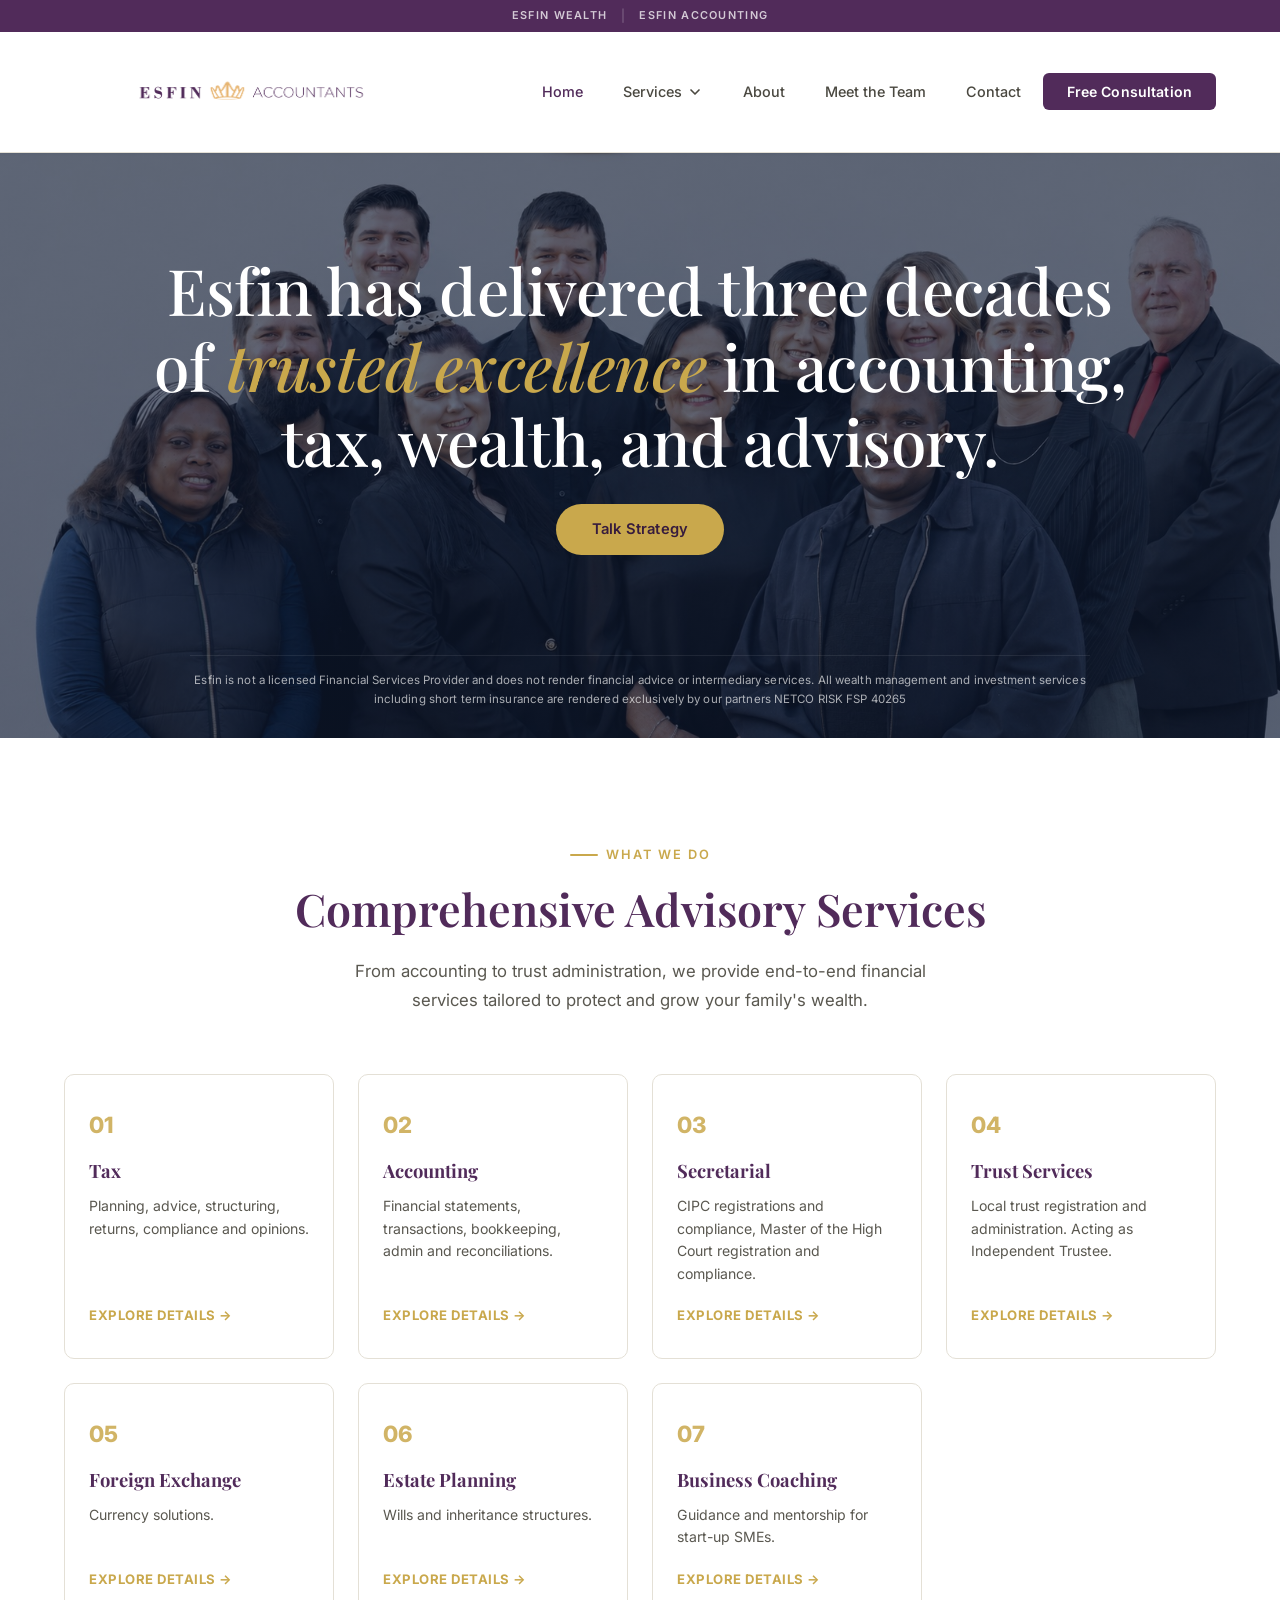
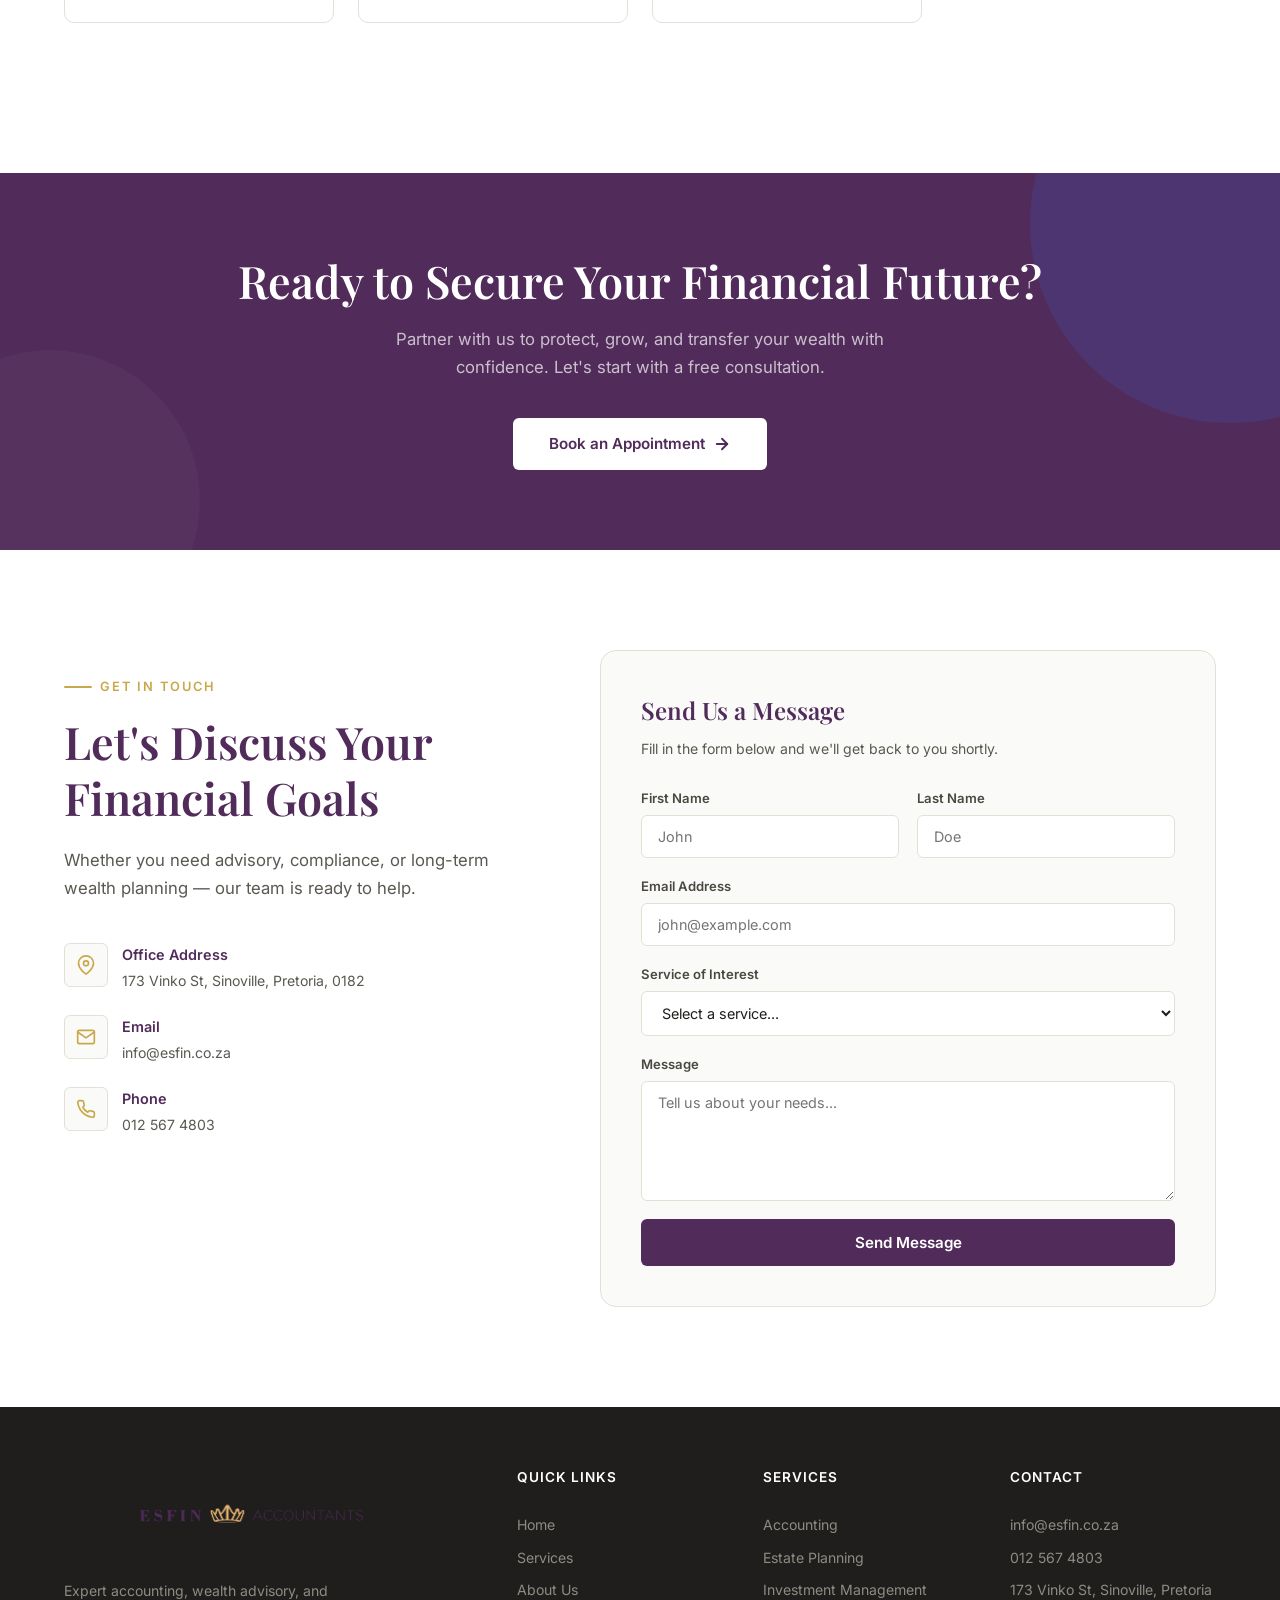
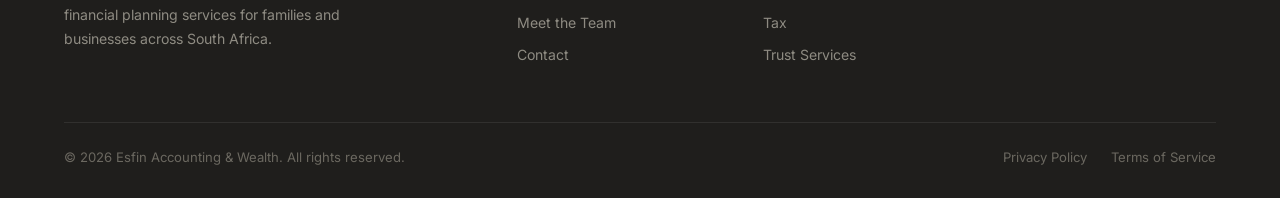
==== commit ab261424: "Add team page, team photos, new hero images, and site-wide updates" ====
--- a/index.html
+++ b/index.html
@@ -115,6 +115,7 @@
         </li>
 
         <li><a href="about.html" class="nav-link">About</a></li>
+        <li><a href="team.html" class="nav-link">Meet the Team</a></li>
         <li><a href="#contact" class="nav-link">Contact</a></li>
         <li><a href="#contact" class="nav-cta">Free Consultation</a></li>
       </ul>
@@ -173,95 +174,122 @@
 
       <!-- Services Card Grid (Blocks) -->
       <div class="services-grid">
-        <!-- 1. Accounting -->
+        <!-- 1. Tax -->
+        <div class="service-card" data-service="tax">
+          <div class="service-card-num">01</div>
+          <h4>Tax</h4>
+          <p>Planning, advice, structuring, returns, compliance and opinions.</p>
+          <span class="service-card-link">Explore Details &rarr;</span>
+        </div>
+        <!-- 2. Accounting -->
         <div class="service-card" data-service="accounting">
-          <div class="service-card-num">01</div>
+          <div class="service-card-num">02</div>
           <h4>Accounting</h4>
-          <p>Accounting of all transactions, annual statements, statutory and bank administration.</p>
+          <p>Financial statements, transactions, bookkeeping, admin and reconciliations.</p>
           <span class="service-card-link">Explore Details &rarr;</span>
         </div>
-        <!-- 2. Estate Planning -->
+        <!-- 3. Secretarial -->
+        <div class="service-card" data-service="secretarial">
+          <div class="service-card-num">03</div>
+          <h4>Secretarial</h4>
+          <p>CIPC registrations and compliance, Master of the High Court registration and compliance.</p>
+          <span class="service-card-link">Explore Details &rarr;</span>
+        </div>
+        <!-- 4. Trust Services -->
+        <div class="service-card" data-service="trust-services">
+          <div class="service-card-num">04</div>
+          <h4>Trust Services</h4>
+          <p>Local trust registration and administration. Acting as Independent Trustee.</p>
+          <span class="service-card-link">Explore Details &rarr;</span>
+        </div>
+        <!-- 5. Foreign Exchange -->
+        <div class="service-card" data-service="foreign-exchange">
+          <div class="service-card-num">05</div>
+          <h4>Foreign Exchange</h4>
+          <p>Currency solutions.</p>
+          <span class="service-card-link">Explore Details &rarr;</span>
+        </div>
+        <!-- 6. Estate Planning -->
         <div class="service-card" data-service="estate-planning">
-          <div class="service-card-num">02</div>
+          <div class="service-card-num">06</div>
           <h4>Estate Planning</h4>
-          <p>Design of wills and inheritance structures to ensure seamless inter-generational wealth transfer.</p>
+          <p>Wills and inheritance structures.</p>
           <span class="service-card-link">Explore Details &rarr;</span>
         </div>
-        <!-- 3. Fiduciary -->
-        <div class="service-card" data-service="fiduciary">
-          <div class="service-card-num">03</div>
-          <h4>Fiduciary</h4>
-          <p>Independent trusteeship via specialist trust companies focused on protection.</p>
+        <!-- 7. Business Coaching -->
+        <div class="service-card" data-service="business-coaching">
+          <div class="service-card-num">07</div>
+          <h4>Business Coaching</h4>
+          <p>Guidance and mentorship for start-up SMEs.</p>
           <span class="service-card-link">Explore Details &rarr;</span>
         </div>
-        <!-- 4. Foreign Exchange -->
-        <div class="service-card" data-service="foreign-exchange">
-          <div class="service-card-num">04</div>
-          <h4>Foreign Exchange</h4>
-          <p>Comprehensive currency solutions, allowance administration, and cross-border payment structures.</p>
-          <span class="service-card-link">Explore Details &rarr;</span>
-        </div>
-        <!-- 5. Investment Management -->
-        <div class="service-card" data-service="investment-management">
-          <div class="service-card-num">05</div>
-          <h4>Investment Management</h4>
-          <p>Growing your wealth through disciplined, globally diversified portfolios and tax-efficient structures.</p>
-          <span class="service-card-link">Explore Details &rarr;</span>
-        </div>
-        <!-- 6. Philanthropy -->
-        <div class="service-card" data-service="philanthropy">
-          <div class="service-card-num">06</div>
-          <h4>Philanthropy</h4>
-          <p>Design, setup, and complete ongoing administration of public benefit giving structures.</p>
-          <span class="service-card-link">Explore Details &rarr;</span>
-        </div>
-        <!-- 7. Property Administration -->
-        <div class="service-card" data-service="property-administration">
-          <div class="service-card-num">07</div>
-          <h4>Property Administration</h4>
-          <p>Invoicing, tenant placement, maintenance coordination, and complete utility tracking.</p>
-          <span class="service-card-link">Explore Details &rarr;</span>
-        </div>
-        <!-- 8. Retirement Planning -->
-        <div class="service-card" data-service="retirement-planning">
-          <div class="service-card-num">08</div>
-          <h4>Retirement Planning</h4>
-          <p>Integrated pension, investment, and tax strategies that secure a predictable, lifelong income.</p>
-          <span class="service-card-link">Explore Details &rarr;</span>
-        </div>
-        <!-- 9. Short-Term Insurance -->
-        <div class="service-card" data-service="short-term-insurance">
-          <div class="service-card-num">09</div>
-          <h4>Short-Term Insurance</h4>
-          <p>Comprehensive domestic and commercial cover negotiated at competitive institutional rates.</p>
-          <span class="service-card-link">Explore Details &rarr;</span>
-        </div>
-        <!-- 10. Structuring -->
-        <div class="service-card" data-service="structuring">
-          <div class="service-card-num">10</div>
-          <h4>Structuring</h4>
-          <p>Organizing company, trust, and holding structures to protect assets and optimize tax profiles.</p>
-          <span class="service-card-link">Explore Details &rarr;</span>
-        </div>
-        <!-- 11. Tax -->
-        <div class="service-card" data-service="tax">
-          <div class="service-card-num">11</div>
-          <h4>Tax</h4>
-          <p>Proactive compliance, strategic planning, and expert audit or dispute representation before SARS.</p>
-          <span class="service-card-link">Explore Details &rarr;</span>
-        </div>
-        <!-- 12. Trust Services -->
-        <div class="service-card" data-service="trust-services">
-          <div class="service-card-num">12</div>
-          <h4>Trust Services</h4>
-          <p>Expert local and offshore trust administration, compliance, and fiduciary oversight.</p>
-          <span class="service-card-link">Explore Details &rarr;</span>
-        </div>
       </div>
 
       <div class="services-panels-container">
-        <!-- 1. Accounting -->
-        <div class="services-tab-panel active" id="tab-panel-accounting">
+        <!-- 1. Tax -->
+        <div class="services-tab-panel active" id="tab-panel-tax">
+          <div class="services-panel-left">
+            <div class="services-panel-label">Taxation Services</div>
+            <h3>Proactive tax planning, compliance, and expert opinions</h3>
+            <p class="services-intro">We provide advice, planning, structuring, returns, compliance and formal opinions — helping you stay compliant while minimizing your tax burden.</p>
+            <ul class="services-bullet-list">
+              <li>
+                <svg viewBox="0 0 24 24" fill="none" stroke="currentColor" stroke-width="2.5"><circle cx="12" cy="12" r="7"></circle></svg>
+                <span><span class="bold-bullet">Planning:</span> Proactive tax planning tailored to your personal and business circumstances.</span>
+              </li>
+              <li>
+                <svg viewBox="0 0 24 24" fill="none" stroke="currentColor" stroke-width="2.5"><circle cx="12" cy="12" r="7"></circle></svg>
+                <span><span class="bold-bullet">Advice:</span> Expert guidance across income tax, VAT, and other tax types.</span>
+              </li>
+              <li>
+                <svg viewBox="0 0 24 24" fill="none" stroke="currentColor" stroke-width="2.5"><circle cx="12" cy="12" r="7"></circle></svg>
+                <span><span class="bold-bullet">Structuring:</span> Tax-efficient structuring recommendations for individuals and businesses.</span>
+              </li>
+              <li>
+                <svg viewBox="0 0 24 24" fill="none" stroke="currentColor" stroke-width="2.5"><circle cx="12" cy="12" r="7"></circle></svg>
+                <span><span class="bold-bullet">Returns:</span> Preparation and submission of individual, corporate, and provisional tax returns.</span>
+              </li>
+              <li>
+                <svg viewBox="0 0 24 24" fill="none" stroke="currentColor" stroke-width="2.5"><circle cx="12" cy="12" r="7"></circle></svg>
+                <span><span class="bold-bullet">Compliance:</span> Ongoing SARS compliance, registrations, and administration.</span>
+              </li>
+              <li>
+                <svg viewBox="0 0 24 24" fill="none" stroke="currentColor" stroke-width="2.5"><circle cx="12" cy="12" r="7"></circle></svg>
+                <span><span class="bold-bullet">Opinions:</span> Formal tax opinions on complex or contentious matters.</span>
+              </li>
+            </ul>
+            <a href="services/tax.html" class="btn-gold-plus">
+              <span>Speak with a Tax Expert</span>
+              <svg viewBox="0 0 24 24" fill="none" stroke="currentColor" stroke-width="2.5"><circle cx="12" cy="12" r="9"></circle><line x1="12" y1="8" x2="12" y2="16"></line><line x1="8" y1="12" x2="16" y2="12"></line></svg>
+            </a>
+          </div>
+          <div class="services-panel-right">
+            <div class="process-card">
+              <div class="process-number">01</div>
+              <div class="process-text">
+                <h4>Initial Assessment</h4>
+                <p>We begin with a comprehensive review of your current position, goals, and specific requirements.</p>
+              </div>
+            </div>
+            <div class="process-card">
+              <div class="process-number">02</div>
+              <div class="process-text">
+                <h4>Tailored Strategy</h4>
+                <p>Our specialists design a bespoke solution aligned with your unique circumstances and objectives.</p>
+              </div>
+            </div>
+            <div class="process-card">
+              <div class="process-number">03</div>
+              <div class="process-text">
+                <h4>Ongoing Support</h4>
+                <p>We provide continuous monitoring, reporting, and proactive guidance as your needs evolve.</p>
+              </div>
+            </div>
+          </div>
+        </div>
+
+        <!-- 2. Accounting -->
+        <div class="services-tab-panel" id="tab-panel-accounting">
           <div class="services-panel-left">
             <div class="services-panel-label">Accounting Services</div>
             <h3>Precise accounting that gives you total financial clarity</h3>
@@ -269,27 +297,23 @@
             <ul class="services-bullet-list">
               <li>
                 <svg viewBox="0 0 24 24" fill="none" stroke="currentColor" stroke-width="2.5"><circle cx="12" cy="12" r="7"></circle></svg>
-                <span><span class="bold-bullet">Financial Statements:</span> Monthly and annual statements.</span>
-              </li>
-              <li>
-                <svg viewBox="0 0 24 24" fill="none" stroke="currentColor" stroke-width="2.5"><circle cx="12" cy="12" r="7"></circle></svg>
-                <span><span class="bold-bullet">General Ledger:</span> Ledger maintenance and reconciliation.</span>
-              </li>
-              <li>
-                <svg viewBox="0 0 24 24" fill="none" stroke="currentColor" stroke-width="2.5"><circle cx="12" cy="12" r="7"></circle></svg>
-                <span><span class="bold-bullet">Compliance:</span> Statutory submissions and compliance reporting.</span>
-              </li>
-              <li>
-                <svg viewBox="0 0 24 24" fill="none" stroke="currentColor" stroke-width="2.5"><circle cx="12" cy="12" r="7"></circle></svg>
-                <span><span class="bold-bullet">Administration:</span> Bank account administration.</span>
-              </li>
-              <li>
-                <svg viewBox="0 0 24 24" fill="none" stroke="currentColor" stroke-width="2.5"><circle cx="12" cy="12" r="7"></circle></svg>
-                <span><span class="bold-bullet">Management Accounts:</span> Cash-flow reporting and analysis.</span>
-              </li>
-              <li>
-                <svg viewBox="0 0 24 24" fill="none" stroke="currentColor" stroke-width="2.5"><circle cx="12" cy="12" r="7"></circle></svg>
-                <span><span class="bold-bullet">SARS Support:</span> Complete compliance and tax return assistance.</span>
+                <span><span class="bold-bullet">Financial Statements:</span> Monthly and annual financial statements.</span>
+              </li>
+              <li>
+                <svg viewBox="0 0 24 24" fill="none" stroke="currentColor" stroke-width="2.5"><circle cx="12" cy="12" r="7"></circle></svg>
+                <span><span class="bold-bullet">Transactions:</span> Accurate processing of all transactions.</span>
+              </li>
+              <li>
+                <svg viewBox="0 0 24 24" fill="none" stroke="currentColor" stroke-width="2.5"><circle cx="12" cy="12" r="7"></circle></svg>
+                <span><span class="bold-bullet">Bookkeeping:</span> Full bookkeeping and general ledger maintenance.</span>
+              </li>
+              <li>
+                <svg viewBox="0 0 24 24" fill="none" stroke="currentColor" stroke-width="2.5"><circle cx="12" cy="12" r="7"></circle></svg>
+                <span><span class="bold-bullet">Administration:</span> Bank account and general accounting administration.</span>
+              </li>
+              <li>
+                <svg viewBox="0 0 24 24" fill="none" stroke="currentColor" stroke-width="2.5"><circle cx="12" cy="12" r="7"></circle></svg>
+                <span><span class="bold-bullet">Reconciliations:</span> Regular account reconciliations for accuracy.</span>
               </li>
             </ul>
             <a href="services/accounting.html" class="btn-gold-plus">
@@ -322,36 +346,166 @@
           </div>
         </div>
 
-        <!-- 2. Estate Planning -->
+        <!-- 3. Secretarial -->
+        <div class="services-tab-panel" id="tab-panel-secretarial">
+          <div class="services-panel-left">
+            <div class="services-panel-label">Secretarial Services</div>
+            <h3>Complete company and statutory secretarial support</h3>
+            <p class="services-intro">We manage the statutory and regulatory administration that keeps your company or trust in good standing, from CIPC registrations to Master of the High Court compliance.</p>
+            <ul class="services-bullet-list">
+              <li>
+                <svg viewBox="0 0 24 24" fill="none" stroke="currentColor" stroke-width="2.5"><circle cx="12" cy="12" r="7"></circle></svg>
+                <span><span class="bold-bullet">CIPC Registrations:</span> Company and close corporation registrations with the CIPC.</span>
+              </li>
+              <li>
+                <svg viewBox="0 0 24 24" fill="none" stroke="currentColor" stroke-width="2.5"><circle cx="12" cy="12" r="7"></circle></svg>
+                <span><span class="bold-bullet">CIPC Compliance:</span> Ongoing CIPC compliance, annual returns, and amendments.</span>
+              </li>
+              <li>
+                <svg viewBox="0 0 24 24" fill="none" stroke="currentColor" stroke-width="2.5"><circle cx="12" cy="12" r="7"></circle></svg>
+                <span><span class="bold-bullet">Master's Office Registrations:</span> Registration of trusts and estates with the Master of the High Court.</span>
+              </li>
+              <li>
+                <svg viewBox="0 0 24 24" fill="none" stroke="currentColor" stroke-width="2.5"><circle cx="12" cy="12" r="7"></circle></svg>
+                <span><span class="bold-bullet">Master's Office Compliance:</span> Ongoing compliance for trusts and deceased estates.</span>
+              </li>
+            </ul>
+            <a href="#contact" class="btn-gold-plus">
+              <span>Speak with a Secretarial Expert</span>
+              <svg viewBox="0 0 24 24" fill="none" stroke="currentColor" stroke-width="2.5"><circle cx="12" cy="12" r="9"></circle><line x1="12" y1="8" x2="12" y2="16"></line><line x1="8" y1="12" x2="16" y2="12"></line></svg>
+            </a>
+          </div>
+          <div class="services-panel-right">
+            <div class="process-card">
+              <div class="process-number">01</div>
+              <div class="process-text">
+                <h4>Initial Assessment</h4>
+                <p>We begin with a comprehensive review of your current position, goals, and specific requirements.</p>
+              </div>
+            </div>
+            <div class="process-card">
+              <div class="process-number">02</div>
+              <div class="process-text">
+                <h4>Tailored Strategy</h4>
+                <p>Our specialists design a bespoke solution aligned with your unique circumstances and objectives.</p>
+              </div>
+            </div>
+            <div class="process-card">
+              <div class="process-number">03</div>
+              <div class="process-text">
+                <h4>Ongoing Support</h4>
+                <p>We provide continuous monitoring, reporting, and proactive guidance as your needs evolve.</p>
+              </div>
+            </div>
+          </div>
+        </div>
+
+        <!-- 4. Trust Services -->
+        <div class="services-tab-panel" id="tab-panel-trust-services">
+          <div class="services-panel-left">
+            <div class="services-panel-label">Trust Services</div>
+            <h3>Rigorous administration for local trusts</h3>
+            <p class="services-intro">Trusts offer unparalleled asset protection and estate planning benefits when administered correctly. We handle registration, ongoing administration, and can act as independent trustee.</p>
+            <ul class="services-bullet-list">
+              <li>
+                <svg viewBox="0 0 24 24" fill="none" stroke="currentColor" stroke-width="2.5"><circle cx="12" cy="12" r="7"></circle></svg>
+                <span><span class="bold-bullet">Trust Registration:</span> Local trust formation and registration.</span>
+              </li>
+              <li>
+                <svg viewBox="0 0 24 24" fill="none" stroke="currentColor" stroke-width="2.5"><circle cx="12" cy="12" r="7"></circle></svg>
+                <span><span class="bold-bullet">Trust Administration:</span> Full administration of trust affairs and records.</span>
+              </li>
+              <li>
+                <svg viewBox="0 0 24 24" fill="none" stroke="currentColor" stroke-width="2.5"><circle cx="12" cy="12" r="7"></circle></svg>
+                <span><span class="bold-bullet">Independent Trustee:</span> Acting as independent trustee for family and business trusts.</span>
+              </li>
+            </ul>
+            <a href="services/trust-services.html" class="btn-gold-plus">
+              <span>Speak with a Trust Expert</span>
+              <svg viewBox="0 0 24 24" fill="none" stroke="currentColor" stroke-width="2.5"><circle cx="12" cy="12" r="9"></circle><line x1="12" y1="8" x2="12" y2="16"></line><line x1="8" y1="12" x2="16" y2="12"></line></svg>
+            </a>
+          </div>
+          <div class="services-panel-right">
+            <div class="process-card">
+              <div class="process-number">01</div>
+              <div class="process-text">
+                <h4>Initial Assessment</h4>
+                <p>We begin with a comprehensive review of your current position, goals, and specific requirements.</p>
+              </div>
+            </div>
+            <div class="process-card">
+              <div class="process-number">02</div>
+              <div class="process-text">
+                <h4>Tailored Strategy</h4>
+                <p>Our specialists design a bespoke solution aligned with your unique circumstances and objectives.</p>
+              </div>
+            </div>
+            <div class="process-card">
+              <div class="process-number">03</div>
+              <div class="process-text">
+                <h4>Ongoing Support</h4>
+                <p>We provide continuous monitoring, reporting, and proactive guidance as your needs evolve.</p>
+              </div>
+            </div>
+          </div>
+        </div>
+
+        <!-- 5. Foreign Exchange -->
+        <div class="services-tab-panel" id="tab-panel-foreign-exchange">
+          <div class="services-panel-left">
+            <div class="services-panel-label">Foreign Exchange</div>
+            <h3>Global currency solutions with institutional pricing</h3>
+            <p class="services-intro">Navigate international currency exchange seamlessly, with tailored currency solutions designed around your personal or business needs.</p>
+            <ul class="services-bullet-list">
+              <li>
+                <svg viewBox="0 0 24 24" fill="none" stroke="currentColor" stroke-width="2.5"><circle cx="12" cy="12" r="7"></circle></svg>
+                <span><span class="bold-bullet">Currency Solutions:</span> Comprehensive foreign exchange currency solutions tailored to your needs.</span>
+              </li>
+            </ul>
+            <a href="services/foreign-exchange.html" class="btn-gold-plus">
+              <span>Speak with a Forex Expert</span>
+              <svg viewBox="0 0 24 24" fill="none" stroke="currentColor" stroke-width="2.5"><circle cx="12" cy="12" r="9"></circle><line x1="12" y1="8" x2="12" y2="16"></line><line x1="8" y1="12" x2="16" y2="12"></line></svg>
+            </a>
+          </div>
+          <div class="services-panel-right">
+            <div class="process-card">
+              <div class="process-number">01</div>
+              <div class="process-text">
+                <h4>Initial Assessment</h4>
+                <p>We begin with a comprehensive review of your current position, goals, and specific requirements.</p>
+              </div>
+            </div>
+            <div class="process-card">
+              <div class="process-number">02</div>
+              <div class="process-text">
+                <h4>Tailored Strategy</h4>
+                <p>Our specialists design a bespoke solution aligned with your unique circumstances and objectives.</p>
+              </div>
+            </div>
+            <div class="process-card">
+              <div class="process-number">03</div>
+              <div class="process-text">
+                <h4>Ongoing Support</h4>
+                <p>We provide continuous monitoring, reporting, and proactive guidance as your needs evolve.</p>
+              </div>
+            </div>
+          </div>
+        </div>
+
+        <!-- 6. Estate Planning -->
         <div class="services-tab-panel" id="tab-panel-estate-planning">
           <div class="services-panel-left">
             <div class="services-panel-label">Estate Planning</div>
             <h3>Protecting and transferring your legacy across generations</h3>
-            <p class="services-intro">We design robust wills and inheritance structures to ensure your hard-earned wealth is seamlessly transferred to your loved ones, minimizing friction and estate taxes.</p>
+            <p class="services-intro">We design wills and inheritance structures to ensure your hard-earned wealth is seamlessly transferred to your loved ones.</p>
             <ul class="services-bullet-list">
               <li>
                 <svg viewBox="0 0 24 24" fill="none" stroke="currentColor" stroke-width="2.5"><circle cx="12" cy="12" r="7"></circle></svg>
-                <span><span class="bold-bullet">Wills:</span> Drafting and reviewing last will and testament.</span>
-              </li>
-              <li>
-                <svg viewBox="0 0 24 24" fill="none" stroke="currentColor" stroke-width="2.5"><circle cx="12" cy="12" r="7"></circle></svg>
-                <span><span class="bold-bullet">Tax Planning:</span> Estate duty and CGT planning.</span>
-              </li>
-              <li>
-                <svg viewBox="0 0 24 24" fill="none" stroke="currentColor" stroke-width="2.5"><circle cx="12" cy="12" r="7"></circle></svg>
-                <span><span class="bold-bullet">Wealth Transfer:</span> Inter-generational wealth transfer strategies.</span>
-              </li>
-              <li>
-                <svg viewBox="0 0 24 24" fill="none" stroke="currentColor" stroke-width="2.5"><circle cx="12" cy="12" r="7"></circle></svg>
-                <span><span class="bold-bullet">Executors:</span> Strategic nomination of executors and trustees.</span>
-              </li>
-              <li>
-                <svg viewBox="0 0 24 24" fill="none" stroke="currentColor" stroke-width="2.5"><circle cx="12" cy="12" r="7"></circle></svg>
-                <span><span class="bold-bullet">Guardianship:</span> Letter of wishes and guardianship planning.</span>
-              </li>
-              <li>
-                <svg viewBox="0 0 24 24" fill="none" stroke="currentColor" stroke-width="2.5"><circle cx="12" cy="12" r="7"></circle></svg>
-                <span><span class="bold-bullet">Succession:</span> Robust business succession arrangements.</span>
+                <span><span class="bold-bullet">Wills:</span> Drafting and reviewing your last will and testament.</span>
+              </li>
+              <li>
+                <svg viewBox="0 0 24 24" fill="none" stroke="currentColor" stroke-width="2.5"><circle cx="12" cy="12" r="7"></circle></svg>
+                <span><span class="bold-bullet">Inheritance Structures:</span> Structuring for seamless inter-generational wealth transfer.</span>
               </li>
             </ul>
             <a href="services/estate-planning.html" class="btn-gold-plus">
@@ -384,598 +538,24 @@
           </div>
         </div>
 
-        <!-- 3. Fiduciary -->
-        <div class="services-tab-panel" id="tab-panel-fiduciary">
+        <!-- 7. Business Coaching -->
+        <div class="services-tab-panel" id="tab-panel-business-coaching">
           <div class="services-panel-left">
-            <div class="services-panel-label">Fiduciary Services</div>
-            <h3>Independent trusteeship focused on your family's protection</h3>
-            <p class="services-intro">Our fiduciary services provide robust, independent oversight via specialist trust companies, ensuring your assets are managed with absolute integrity and legal compliance.</p>
+            <div class="services-panel-label">Business Coaching</div>
+            <h3>Guidance and mentorship for growing businesses</h3>
+            <p class="services-intro">We provide guidance and mentorship for start-up SMEs, helping founders navigate the practical and financial challenges of building a business.</p>
             <ul class="services-bullet-list">
               <li>
                 <svg viewBox="0 0 24 24" fill="none" stroke="currentColor" stroke-width="2.5"><circle cx="12" cy="12" r="7"></circle></svg>
-                <span><span class="bold-bullet">Trusteeship:</span> Independent trustee appointments for family and business trusts.</span>
-              </li>
-              <li>
-                <svg viewBox="0 0 24 24" fill="none" stroke="currentColor" stroke-width="2.5"><circle cx="12" cy="12" r="7"></circle></svg>
-                <span><span class="bold-bullet">Governance:</span> Trust meeting facilitation and minutes.</span>
-              </li>
-              <li>
-                <svg viewBox="0 0 24 24" fill="none" stroke="currentColor" stroke-width="2.5"><circle cx="12" cy="12" r="7"></circle></svg>
-                <span><span class="bold-bullet">Accounting:</span> Trust bookkeeping and financial statements.</span>
-              </li>
-              <li>
-                <svg viewBox="0 0 24 24" fill="none" stroke="currentColor" stroke-width="2.5"><circle cx="12" cy="12" r="7"></circle></svg>
-                <span><span class="bold-bullet">Compliance:</span> SARS registration and compliance for trusts.</span>
-              </li>
-              <li>
-                <svg viewBox="0 0 24 24" fill="none" stroke="currentColor" stroke-width="2.5"><circle cx="12" cy="12" r="7"></circle></svg>
-                <span><span class="bold-bullet">Amendments:</span> Trust deed amendments and reviews.</span>
-              </li>
-              <li>
-                <svg viewBox="0 0 24 24" fill="none" stroke="currentColor" stroke-width="2.5"><circle cx="12" cy="12" r="7"></circle></svg>
-                <span><span class="bold-bullet">Administration:</span> Estate and inheritance administration.</span>
+                <span><span class="bold-bullet">Guidance:</span> Hands-on guidance through the challenges of running a business.</span>
+              </li>
+              <li>
+                <svg viewBox="0 0 24 24" fill="none" stroke="currentColor" stroke-width="2.5"><circle cx="12" cy="12" r="7"></circle></svg>
+                <span><span class="bold-bullet">Mentorship:</span> Ongoing mentorship tailored to start-up SMEs.</span>
               </li>
             </ul>
-            <a href="services/fiduciary.html" class="btn-gold-plus">
-              <span>Speak with a Fiduciary Expert</span>
-              <svg viewBox="0 0 24 24" fill="none" stroke="currentColor" stroke-width="2.5"><circle cx="12" cy="12" r="9"></circle><line x1="12" y1="8" x2="12" y2="16"></line><line x1="8" y1="12" x2="16" y2="12"></line></svg>
-            </a>
-          </div>
-          <div class="services-panel-right">
-            <div class="process-card">
-              <div class="process-number">01</div>
-              <div class="process-text">
-                <h4>Initial Assessment</h4>
-                <p>We begin with a comprehensive review of your current position, goals, and specific requirements.</p>
-              </div>
-            </div>
-            <div class="process-card">
-              <div class="process-number">02</div>
-              <div class="process-text">
-                <h4>Tailored Strategy</h4>
-                <p>Our specialists design a bespoke solution aligned with your unique circumstances and objectives.</p>
-              </div>
-            </div>
-            <div class="process-card">
-              <div class="process-number">03</div>
-              <div class="process-text">
-                <h4>Ongoing Support</h4>
-                <p>We provide continuous monitoring, reporting, and proactive guidance as your needs evolve.</p>
-              </div>
-            </div>
-          </div>
-        </div>
-
-        <!-- 4. Foreign Exchange -->
-        <div class="services-tab-panel" id="tab-panel-foreign-exchange">
-          <div class="services-panel-left">
-            <div class="services-panel-label">Foreign Exchange</div>
-            <h3>Global currency solutions with institutional pricing</h3>
-            <p class="services-intro">Navigate international capital transfers and currency exchange seamlessly. We provide secure allowance administration, foreign investments, and cross-border payment structures.</p>
-            <ul class="services-bullet-list">
-              <li>
-                <svg viewBox="0 0 24 24" fill="none" stroke="currentColor" stroke-width="2.5"><circle cx="12" cy="12" r="7"></circle></svg>
-                <span><span class="bold-bullet">Allowances:</span> Discretionary and capital allowance management.</span>
-              </li>
-              <li>
-                <svg viewBox="0 0 24 24" fill="none" stroke="currentColor" stroke-width="2.5"><circle cx="12" cy="12" r="7"></circle></svg>
-                <span><span class="bold-bullet">Externalisation:</span> Externalisation of funds for emigration.</span>
-              </li>
-              <li>
-                <svg viewBox="0 0 24 24" fill="none" stroke="currentColor" stroke-width="2.5"><circle cx="12" cy="12" r="7"></circle></svg>
-                <span><span class="bold-bullet">Transfers:</span> Offshore investment transfers.</span>
-              </li>
-              <li>
-                <svg viewBox="0 0 24 24" fill="none" stroke="currentColor" stroke-width="2.5"><circle cx="12" cy="12" r="7"></circle></svg>
-                <span><span class="bold-bullet">Education:</span> Foreign maintenance and education allowances.</span>
-              </li>
-              <li>
-                <svg viewBox="0 0 24 24" fill="none" stroke="currentColor" stroke-width="2.5"><circle cx="12" cy="12" r="7"></circle></svg>
-                <span><span class="bold-bullet">Payments:</span> Business and trade payment facilitation.</span>
-              </li>
-              <li>
-                <svg viewBox="0 0 24 24" fill="none" stroke="currentColor" stroke-width="2.5"><circle cx="12" cy="12" r="7"></circle></svg>
-                <span><span class="bold-bullet">Reporting:</span> SARB and SARS compliance and reporting.</span>
-              </li>
-            </ul>
-            <a href="services/foreign-exchange.html" class="btn-gold-plus">
-              <span>Speak with a Forex Expert</span>
-              <svg viewBox="0 0 24 24" fill="none" stroke="currentColor" stroke-width="2.5"><circle cx="12" cy="12" r="9"></circle><line x1="12" y1="8" x2="12" y2="16"></line><line x1="8" y1="12" x2="16" y2="12"></line></svg>
-            </a>
-          </div>
-          <div class="services-panel-right">
-            <div class="process-card">
-              <div class="process-number">01</div>
-              <div class="process-text">
-                <h4>Initial Assessment</h4>
-                <p>We begin with a comprehensive review of your current position, goals, and specific requirements.</p>
-              </div>
-            </div>
-            <div class="process-card">
-              <div class="process-number">02</div>
-              <div class="process-text">
-                <h4>Tailored Strategy</h4>
-                <p>Our specialists design a bespoke solution aligned with your unique circumstances and objectives.</p>
-              </div>
-            </div>
-            <div class="process-card">
-              <div class="process-number">03</div>
-              <div class="process-text">
-                <h4>Ongoing Support</h4>
-                <p>We provide continuous monitoring, reporting, and proactive guidance as your needs evolve.</p>
-              </div>
-            </div>
-          </div>
-        </div>
-
-        <!-- 5. Investment Management -->
-        <div class="services-tab-panel" id="tab-panel-investment-management">
-          <div class="services-panel-left">
-            <div class="services-panel-label">Investment Management</div>
-            <h3>Growing your wealth through disciplined, globally diversified portfolios</h3>
-            <p class="services-intro">We construct and manage personalized, risk-profiled portfolios designed to grow and preserve capital over the long term, utilizing tax-efficient structures and low fee-drags.</p>
-            <ul class="services-bullet-list">
-              <li>
-                <svg viewBox="0 0 24 24" fill="none" stroke="currentColor" stroke-width="2.5"><circle cx="12" cy="12" r="7"></circle></svg>
-                <span><span class="bold-bullet">Portfolios:</span> Discretionary and advisory portfolio management.</span>
-              </li>
-              <li>
-                <svg viewBox="0 0 24 24" fill="none" stroke="currentColor" stroke-width="2.5"><circle cx="12" cy="12" r="7"></circle></svg>
-                <span><span class="bold-bullet">Allocation:</span> Local and offshore asset allocation.</span>
-              </li>
-              <li>
-                <svg viewBox="0 0 24 24" fill="none" stroke="currentColor" stroke-width="2.5"><circle cx="12" cy="12" r="7"></circle></svg>
-                <span><span class="bold-bullet">Risk Profiling:</span> Risk-profiled investment strategies.</span>
-              </li>
-              <li>
-                <svg viewBox="0 0 24 24" fill="none" stroke="currentColor" stroke-width="2.5"><circle cx="12" cy="12" r="7"></circle></svg>
-                <span><span class="bold-bullet">Selection:</span> Institutional unit trust and ETF selection.</span>
-              </li>
-              <li>
-                <svg viewBox="0 0 24 24" fill="none" stroke="currentColor" stroke-width="2.5"><circle cx="12" cy="12" r="7"></circle></svg>
-                <span><span class="bold-bullet">Platforms:</span> Offshore investment structures and platforms.</span>
-              </li>
-              <li>
-                <svg viewBox="0 0 24 24" fill="none" stroke="currentColor" stroke-width="2.5"><circle cx="12" cy="12" r="7"></circle></svg>
-                <span><span class="bold-bullet">Reviews:</span> Regular portfolio reviews and rebalancing.</span>
-              </li>
-            </ul>
-            <a href="services/investment-management.html" class="btn-gold-plus">
-              <span>Speak with an Investment Expert</span>
-              <svg viewBox="0 0 24 24" fill="none" stroke="currentColor" stroke-width="2.5"><circle cx="12" cy="12" r="9"></circle><line x1="12" y1="8" x2="12" y2="16"></line><line x1="8" y1="12" x2="16" y2="12"></line></svg>
-            </a>
-          </div>
-          <div class="services-panel-right">
-            <div class="process-card">
-              <div class="process-number">01</div>
-              <div class="process-text">
-                <h4>Initial Assessment</h4>
-                <p>We begin with a comprehensive review of your current position, goals, and specific requirements.</p>
-              </div>
-            </div>
-            <div class="process-card">
-              <div class="process-number">02</div>
-              <div class="process-text">
-                <h4>Tailored Strategy</h4>
-                <p>Our specialists design a bespoke solution aligned with your unique circumstances and objectives.</p>
-              </div>
-            </div>
-            <div class="process-card">
-              <div class="process-number">03</div>
-              <div class="process-text">
-                <h4>Ongoing Support</h4>
-                <p>We provide continuous monitoring, reporting, and proactive guidance as your needs evolve.</p>
-              </div>
-            </div>
-          </div>
-        </div>
-
-        <!-- 6. Philanthropy -->
-        <div class="services-tab-panel" id="tab-panel-philanthropy">
-          <div class="services-panel-left">
-            <div class="services-panel-label">Philanthropy</div>
-            <h3>Creating structured giving that makes a lasting impact</h3>
-            <p class="services-intro">Structure your family or corporate giving for maximum impact and tax efficiency. We handle the design, setup, and complete ongoing administration of public benefit structures.</p>
-            <ul class="services-bullet-list">
-              <li>
-                <svg viewBox="0 0 24 24" fill="none" stroke="currentColor" stroke-width="2.5"><circle cx="12" cy="12" r="7"></circle></svg>
-                <span><span class="bold-bullet">PBO Registration:</span> Registration and setup of public benefit organisations.</span>
-              </li>
-              <li>
-                <svg viewBox="0 0 24 24" fill="none" stroke="currentColor" stroke-width="2.5"><circle cx="12" cy="12" r="7"></circle></svg>
-                <span><span class="bold-bullet">Section 18A:</span> Donation certificates and tax compliance.</span>
-              </li>
-              <li>
-                <svg viewBox="0 0 24 24" fill="none" stroke="currentColor" stroke-width="2.5"><circle cx="12" cy="12" r="7"></circle></svg>
-                <span><span class="bold-bullet">Charitable Trusts:</span> Trust and NPC structures for giving.</span>
-              </li>
-              <li>
-                <svg viewBox="0 0 24 24" fill="none" stroke="currentColor" stroke-width="2.5"><circle cx="12" cy="12" r="7"></circle></svg>
-                <span><span class="bold-bullet">Compliance:</span> SARS registration and ongoing compliance.</span>
-              </li>
-              <li>
-                <svg viewBox="0 0 24 24" fill="none" stroke="currentColor" stroke-width="2.5"><circle cx="12" cy="12" r="7"></circle></svg>
-                <span><span class="bold-bullet">Grants:</span> Structured grant management and reporting.</span>
-              </li>
-              <li>
-                <svg viewBox="0 0 24 24" fill="none" stroke="currentColor" stroke-width="2.5"><circle cx="12" cy="12" r="7"></circle></svg>
-                <span><span class="bold-bullet">Governance:</span> Family philanthropy strategy and governance.</span>
-              </li>
-            </ul>
-            <a href="services/philanthropy.html" class="btn-gold-plus">
-              <span>Speak with a Philanthropy Expert</span>
-              <svg viewBox="0 0 24 24" fill="none" stroke="currentColor" stroke-width="2.5"><circle cx="12" cy="12" r="9"></circle><line x1="12" y1="8" x2="12" y2="16"></line><line x1="8" y1="12" x2="16" y2="12"></line></svg>
-            </a>
-          </div>
-          <div class="services-panel-right">
-            <div class="process-card">
-              <div class="process-number">01</div>
-              <div class="process-text">
-                <h4>Initial Assessment</h4>
-                <p>We begin with a comprehensive review of your current position, goals, and specific requirements.</p>
-              </div>
-            </div>
-            <div class="process-card">
-              <div class="process-number">02</div>
-              <div class="process-text">
-                <h4>Tailored Strategy</h4>
-                <p>Our specialists design a bespoke solution aligned with your unique circumstances and objectives.</p>
-              </div>
-            </div>
-            <div class="process-card">
-              <div class="process-number">03</div>
-              <div class="process-text">
-                <h4>Ongoing Support</h4>
-                <p>We provide continuous monitoring, reporting, and proactive guidance as your needs evolve.</p>
-              </div>
-            </div>
-          </div>
-        </div>
-
-        <!-- 7. Property Administration -->
-        <div class="services-tab-panel" id="tab-panel-property-administration">
-          <div class="services-panel-left">
-            <div class="services-panel-label">Property Administration</div>
-            <h3>Maximizing the return on your real estate assets</h3>
-            <p class="services-intro">Our property administration team manages your residential and commercial assets end-to-end, handling tenant relationships, monthly billing, and maintenance coordination.</p>
-            <ul class="services-bullet-list">
-              <li>
-                <svg viewBox="0 0 24 24" fill="none" stroke="currentColor" stroke-width="2.5"><circle cx="12" cy="12" r="7"></circle></svg>
-                <span><span class="bold-bullet">Tenant Placement:</span> Tenant sourcing, vetting, and placement.</span>
-              </li>
-              <li>
-                <svg viewBox="0 0 24 24" fill="none" stroke="currentColor" stroke-width="2.5"><circle cx="12" cy="12" r="7"></circle></svg>
-                <span><span class="bold-bullet">Leases:</span> Secure lease agreement administration.</span>
-              </li>
-              <li>
-                <svg viewBox="0 0 24 24" fill="none" stroke="currentColor" stroke-width="2.5"><circle cx="12" cy="12" r="7"></circle></svg>
-                <span><span class="bold-bullet">Collections:</span> Monthly rental invoicing and collection.</span>
-              </li>
-              <li>
-                <svg viewBox="0 0 24 24" fill="none" stroke="currentColor" stroke-width="2.5"><circle cx="12" cy="12" r="7"></circle></svg>
-                <span><span class="bold-bullet">Maintenance:</span> Maintenance coordination and contractor oversight.</span>
-              </li>
-              <li>
-                <svg viewBox="0 0 24 24" fill="none" stroke="currentColor" stroke-width="2.5"><circle cx="12" cy="12" r="7"></circle></svg>
-                <span><span class="bold-bullet">Statements:</span> Detailed monthly income and expense statements.</span>
-              </li>
-              <li>
-                <svg viewBox="0 0 24 24" fill="none" stroke="currentColor" stroke-width="2.5"><circle cx="12" cy="12" r="7"></circle></svg>
-                <span><span class="bold-bullet">Utilities:</span> Municipal account management and utility tracking.</span>
-              </li>
-            </ul>
-            <a href="services/property-administration.html" class="btn-gold-plus">
-              <span>Speak with a Property Expert</span>
-              <svg viewBox="0 0 24 24" fill="none" stroke="currentColor" stroke-width="2.5"><circle cx="12" cy="12" r="9"></circle><line x1="12" y1="8" x2="12" y2="16"></line><line x1="8" y1="12" x2="16" y2="12"></line></svg>
-            </a>
-          </div>
-          <div class="services-panel-right">
-            <div class="process-card">
-              <div class="process-number">01</div>
-              <div class="process-text">
-                <h4>Initial Assessment</h4>
-                <p>We begin with a comprehensive review of your current position, goals, and specific requirements.</p>
-              </div>
-            </div>
-            <div class="process-card">
-              <div class="process-number">02</div>
-              <div class="process-text">
-                <h4>Tailored Strategy</h4>
-                <p>Our specialists design a bespoke solution aligned with your unique circumstances and objectives.</p>
-              </div>
-            </div>
-            <div class="process-card">
-              <div class="process-number">03</div>
-              <div class="process-text">
-                <h4>Ongoing Support</h4>
-                <p>We provide continuous monitoring, reporting, and proactive guidance as your needs evolve.</p>
-              </div>
-            </div>
-          </div>
-        </div>
-
-        <!-- 8. Retirement Planning -->
-        <div class="services-tab-panel" id="tab-panel-retirement-planning">
-          <div class="services-panel-left">
-            <div class="services-panel-label">Retirement Planning</div>
-            <h3>Secure a predictable, inflation-beating income for life</h3>
-            <p class="services-intro">Transition smoothly from accumulating wealth to enjoying a secure retirement. We align pension funds, investments, and tax planning to create a reliable post-career income stream.</p>
-            <ul class="services-bullet-list">
-              <li>
-                <svg viewBox="0 0 24 24" fill="none" stroke="currentColor" stroke-width="2.5"><circle cx="12" cy="12" r="7"></circle></svg>
-                <span><span class="bold-bullet">Projections:</span> Retirement needs and income projection analysis.</span>
-              </li>
-              <li>
-                <svg viewBox="0 0 24 24" fill="none" stroke="currentColor" stroke-width="2.5"><circle cx="12" cy="12" r="7"></circle></svg>
-                <span><span class="bold-bullet">Structuring:</span> Retirement annuity and pension fund structuring.</span>
-              </li>
-              <li>
-                <svg viewBox="0 0 24 24" fill="none" stroke="currentColor" stroke-width="2.5"><circle cx="12" cy="12" r="7"></circle></svg>
-                <span><span class="bold-bullet">Annuities:</span> Living annuity and guaranteed annuity selection.</span>
-              </li>
-              <li>
-                <svg viewBox="0 0 24 24" fill="none" stroke="currentColor" stroke-width="2.5"><circle cx="12" cy="12" r="7"></circle></svg>
-                <span><span class="bold-bullet">Corporate Advice:</span> Employer retirement fund advice and guidance.</span>
-              </li>
-              <li>
-                <svg viewBox="0 0 24 24" fill="none" stroke="currentColor" stroke-width="2.5"><circle cx="12" cy="12" r="7"></circle></svg>
-                <span><span class="bold-bullet">Tax Planning:</span> Pre-retirement tax planning and deduction optimisation.</span>
-              </li>
-              <li>
-                <svg viewBox="0 0 24 24" fill="none" stroke="currentColor" stroke-width="2.5"><circle cx="12" cy="12" r="7"></circle></svg>
-                <span><span class="bold-bullet">Drawdowns:</span> Post-retirement income and drawdown strategies.</span>
-              </li>
-            </ul>
-            <a href="services/retirement-planning.html" class="btn-gold-plus">
-              <span>Speak with a Retirement Expert</span>
-              <svg viewBox="0 0 24 24" fill="none" stroke="currentColor" stroke-width="2.5"><circle cx="12" cy="12" r="9"></circle><line x1="12" y1="8" x2="12" y2="16"></line><line x1="8" y1="12" x2="16" y2="12"></line></svg>
-            </a>
-          </div>
-          <div class="services-panel-right">
-            <div class="process-card">
-              <div class="process-number">01</div>
-              <div class="process-text">
-                <h4>Initial Assessment</h4>
-                <p>We begin with a comprehensive review of your current position, goals, and specific requirements.</p>
-              </div>
-            </div>
-            <div class="process-card">
-              <div class="process-number">02</div>
-              <div class="process-text">
-                <h4>Tailored Strategy</h4>
-                <p>Our specialists design a bespoke solution aligned with your unique circumstances and objectives.</p>
-              </div>
-            </div>
-            <div class="process-card">
-              <div class="process-number">03</div>
-              <div class="process-text">
-                <h4>Ongoing Support</h4>
-                <p>We provide continuous monitoring, reporting, and proactive guidance as your needs evolve.</p>
-              </div>
-            </div>
-          </div>
-        </div>
-
-        <!-- 9. Short-Term Insurance -->
-        <div class="services-tab-panel" id="tab-panel-short-term-insurance">
-          <div class="services-panel-left">
-            <div class="services-panel-label">Short-Term Insurance</div>
-            <h3>Comprehensive risk cover negotiated at institutional rates</h3>
-            <p class="services-intro">Protect your personal assets and business operations against unexpected disruptions. We negotiate institutional-grade insurance terms and manage claims from start to finish.</p>
-            <ul class="services-bullet-list">
-              <li>
-                <svg viewBox="0 0 24 24" fill="none" stroke="currentColor" stroke-width="2.5"><circle cx="12" cy="12" r="7"></circle></svg>
-                <span><span class="bold-bullet">Domestic:</span> Home and household contents insurance.</span>
-              </li>
-              <li>
-                <svg viewBox="0 0 24 24" fill="none" stroke="currentColor" stroke-width="2.5"><circle cx="12" cy="12" r="7"></circle></svg>
-                <span><span class="bold-bullet">Vehicle:</span> Motor vehicle and fleet cover.</span>
-              </li>
-              <li>
-                <svg viewBox="0 0 24 24" fill="none" stroke="currentColor" stroke-width="2.5"><circle cx="12" cy="12" r="7"></circle></svg>
-                <span><span class="bold-bullet">Valuables:</span> High-value items and jewellery cover.</span>
-              </li>
-              <li>
-                <svg viewBox="0 0 24 24" fill="none" stroke="currentColor" stroke-width="2.5"><circle cx="12" cy="12" r="7"></circle></svg>
-                <span><span class="bold-bullet">Commercial:</span> Commercial and business premises insurance.</span>
-              </li>
-              <li>
-                <svg viewBox="0 0 24 24" fill="none" stroke="currentColor" stroke-width="2.5"><circle cx="12" cy="12" r="7"></circle></svg>
-                <span><span class="bold-bullet">Liability:</span> Public liability and professional indemnity.</span>
-              </li>
-              <li>
-                <svg viewBox="0 0 24 24" fill="none" stroke="currentColor" stroke-width="2.5"><circle cx="12" cy="12" r="7"></circle></svg>
-                <span><span class="bold-bullet">Claims Support:</span> Annual policy reviews and claims assistance.</span>
-              </li>
-            </ul>
-            <a href="services/short-term-insurance.html" class="btn-gold-plus">
-              <span>Speak with an Insurance Expert</span>
-              <svg viewBox="0 0 24 24" fill="none" stroke="currentColor" stroke-width="2.5"><circle cx="12" cy="12" r="9"></circle><line x1="12" y1="8" x2="12" y2="16"></line><line x1="8" y1="12" x2="16" y2="12"></line></svg>
-            </a>
-          </div>
-          <div class="services-panel-right">
-            <div class="process-card">
-              <div class="process-number">01</div>
-              <div class="process-text">
-                <h4>Initial Assessment</h4>
-                <p>We begin with a comprehensive review of your current position, goals, and specific requirements.</p>
-              </div>
-            </div>
-            <div class="process-card">
-              <div class="process-number">02</div>
-              <div class="process-text">
-                <h4>Tailored Strategy</h4>
-                <p>Our specialists design a bespoke solution aligned with your unique circumstances and objectives.</p>
-              </div>
-            </div>
-            <div class="process-card">
-              <div class="process-number">03</div>
-              <div class="process-text">
-                <h4>Ongoing Support</h4>
-                <p>We provide continuous monitoring, reporting, and proactive guidance as your needs evolve.</p>
-              </div>
-            </div>
-          </div>
-        </div>
-
-        <!-- 10. Structuring -->
-        <div class="services-tab-panel" id="tab-panel-structuring">
-          <div class="services-panel-left">
-            <div class="services-panel-label">Structuring</div>
-            <h3>Tax-efficient structures designed for longevity</h3>
-            <p class="services-intro">Protect assets and optimize your tax profile by organizing your business and family holdings into professionally designed company, trust, and holding structures.</p>
-            <ul class="services-bullet-list">
-              <li>
-                <svg viewBox="0 0 24 24" fill="none" stroke="currentColor" stroke-width="2.5"><circle cx="12" cy="12" r="7"></circle></svg>
-                <span><span class="bold-bullet">Holding Structures:</span> Company and holding structure design.</span>
-              </li>
-              <li>
-                <svg viewBox="0 0 24 24" fill="none" stroke="currentColor" stroke-width="2.5"><circle cx="12" cy="12" r="7"></circle></svg>
-                <span><span class="bold-bullet">Trust Integration:</span> Trust formation and interposition.</span>
-              </li>
-              <li>
-                <svg viewBox="0 0 24 24" fill="none" stroke="currentColor" stroke-width="2.5"><circle cx="12" cy="12" r="7"></circle></svg>
-                <span><span class="bold-bullet">Optimisation:</span> Hybrid structure design and optimisation.</span>
-              </li>
-              <li>
-                <svg viewBox="0 0 24 24" fill="none" stroke="currentColor" stroke-width="2.5"><circle cx="12" cy="12" r="7"></circle></svg>
-                <span><span class="bold-bullet">Corporate:</span> Section 42, 44, and 45 corporate restructuring.</span>
-              </li>
-              <li>
-                <svg viewBox="0 0 24 24" fill="none" stroke="currentColor" stroke-width="2.5"><circle cx="12" cy="12" r="7"></circle></svg>
-                <span><span class="bold-bullet">Cross-Border:</span> Offshore holding structures and tax setup.</span>
-              </li>
-              <li>
-                <svg viewBox="0 0 24 24" fill="none" stroke="currentColor" stroke-width="2.5"><circle cx="12" cy="12" r="7"></circle></svg>
-                <span><span class="bold-bullet">Succession:</span> Business buy-out and shareholder structuring.</span>
-              </li>
-            </ul>
-            <a href="services/structuring.html" class="btn-gold-plus">
-              <span>Speak with a Structuring Expert</span>
-              <svg viewBox="0 0 24 24" fill="none" stroke="currentColor" stroke-width="2.5"><circle cx="12" cy="12" r="9"></circle><line x1="12" y1="8" x2="12" y2="16"></line><line x1="8" y1="12" x2="16" y2="12"></line></svg>
-            </a>
-          </div>
-          <div class="services-panel-right">
-            <div class="process-card">
-              <div class="process-number">01</div>
-              <div class="process-text">
-                <h4>Initial Assessment</h4>
-                <p>We begin with a comprehensive review of your current position, goals, and specific requirements.</p>
-              </div>
-            </div>
-            <div class="process-card">
-              <div class="process-number">02</div>
-              <div class="process-text">
-                <h4>Tailored Strategy</h4>
-                <p>Our specialists design a bespoke solution aligned with your unique circumstances and objectives.</p>
-              </div>
-            </div>
-            <div class="process-card">
-              <div class="process-number">03</div>
-              <div class="process-text">
-                <h4>Ongoing Support</h4>
-                <p>We provide continuous monitoring, reporting, and proactive guidance as your needs evolve.</p>
-              </div>
-            </div>
-          </div>
-        </div>
-
-        <!-- 11. Tax -->
-        <div class="services-tab-panel" id="tab-panel-tax">
-          <div class="services-panel-left">
-            <div class="services-panel-label">Taxation Services</div>
-            <h3>Proactive compliance and strategic tax optimization</h3>
-            <p class="services-intro">Stay compliant while legally minimizing your tax burden. Our tax specialists handle returns, calculations, provisional submissions, and represent you directly before SARS.</p>
-            <ul class="services-bullet-list">
-              <li>
-                <svg viewBox="0 0 24 24" fill="none" stroke="currentColor" stroke-width="2.5"><circle cx="12" cy="12" r="7"></circle></svg>
-                <span><span class="bold-bullet">Submissions:</span> Individual and corporate income tax returns.</span>
-              </li>
-              <li>
-                <svg viewBox="0 0 24 24" fill="none" stroke="currentColor" stroke-width="2.5"><circle cx="12" cy="12" r="7"></circle></svg>
-                <span><span class="bold-bullet">Provisional Tax:</span> Provisional calculations and submissions.</span>
-              </li>
-              <li>
-                <svg viewBox="0 0 24 24" fill="none" stroke="currentColor" stroke-width="2.5"><circle cx="12" cy="12" r="7"></circle></svg>
-                <span><span class="bold-bullet">VAT:</span> VAT registration, returns, and refunds administration.</span>
-              </li>
-              <li>
-                <svg viewBox="0 0 24 24" fill="none" stroke="currentColor" stroke-width="2.5"><circle cx="12" cy="12" r="7"></circle></svg>
-                <span><span class="bold-bullet">CGT:</span> Capital gains tax planning and reporting.</span>
-              </li>
-              <li>
-                <svg viewBox="0 0 24 24" fill="none" stroke="currentColor" stroke-width="2.5"><circle cx="12" cy="12" r="7"></circle></svg>
-                <span><span class="bold-bullet">SARS Representation:</span> Direct representation for SARS audits and objections.</span>
-              </li>
-              <li>
-                <svg viewBox="0 0 24 24" fill="none" stroke="currentColor" stroke-width="2.5"><circle cx="12" cy="12" r="7"></circle></svg>
-                <span><span class="bold-bullet">Clearances:</span> Tax clearance certificates and good standing certificates.</span>
-              </li>
-            </ul>
-            <a href="services/tax.html" class="btn-gold-plus">
-              <span>Speak with a Tax Expert</span>
-              <svg viewBox="0 0 24 24" fill="none" stroke="currentColor" stroke-width="2.5"><circle cx="12" cy="12" r="9"></circle><line x1="12" y1="8" x2="12" y2="16"></line><line x1="8" y1="12" x2="16" y2="12"></line></svg>
-            </a>
-          </div>
-          <div class="services-panel-right">
-            <div class="process-card">
-              <div class="process-number">01</div>
-              <div class="process-text">
-                <h4>Initial Assessment</h4>
-                <p>We begin with a comprehensive review of your current position, goals, and specific requirements.</p>
-              </div>
-            </div>
-            <div class="process-card">
-              <div class="process-number">02</div>
-              <div class="process-text">
-                <h4>Tailored Strategy</h4>
-                <p>Our specialists design a bespoke solution aligned with your unique circumstances and objectives.</p>
-              </div>
-            </div>
-            <div class="process-card">
-              <div class="process-number">03</div>
-              <div class="process-text">
-                <h4>Ongoing Support</h4>
-                <p>We provide continuous monitoring, reporting, and proactive guidance as your needs evolve.</p>
-              </div>
-            </div>
-          </div>
-        </div>
-
-        <!-- 12. Trust Services -->
-        <div class="services-tab-panel" id="tab-panel-trust-services">
-          <div class="services-panel-left">
-            <div class="services-panel-label">Trust Services</div>
-            <h3>Rigorous administration for local and offshore trusts</h3>
-            <p class="services-intro">Trusts offer unparalleled asset protection and estate planning benefits when administered correctly. We handle registrations, amendments, and complete annual administrative compliance.</p>
-            <ul class="services-bullet-list">
-              <li>
-                <svg viewBox="0 0 24 24" fill="none" stroke="currentColor" stroke-width="2.5"><circle cx="12" cy="12" r="7"></circle></svg>
-                <span><span class="bold-bullet">Drafting:</span> Trust deed drafting and formal amendment.</span>
-              </li>
-              <li>
-                <svg viewBox="0 0 24 24" fill="none" stroke="currentColor" stroke-width="2.5"><circle cx="12" cy="12" r="7"></circle></svg>
-                <span><span class="bold-bullet">Master of Court:</span> Registration with the Master of the Court.</span>
-              </li>
-              <li>
-                <svg viewBox="0 0 24 24" fill="none" stroke="currentColor" stroke-width="2.5"><circle cx="12" cy="12" r="7"></circle></svg>
-                <span><span class="bold-bullet">SARS Compliance:</span> Trust registrations and annual tax returns.</span>
-              </li>
-              <li>
-                <svg viewBox="0 0 24 24" fill="none" stroke="currentColor" stroke-width="2.5"><circle cx="12" cy="12" r="7"></circle></svg>
-                <span><span class="bold-bullet">Meetings:</span> Strategic facilitation of trustee meetings and minutes.</span>
-              </li>
-              <li>
-                <svg viewBox="0 0 24 24" fill="none" stroke="currentColor" stroke-width="2.5"><circle cx="12" cy="12" r="7"></circle></svg>
-                <span><span class="bold-bullet">Accounting:</span> Trust bookkeeping and financial statements.</span>
-              </li>
-              <li>
-                <svg viewBox="0 0 24 24" fill="none" stroke="currentColor" stroke-width="2.5"><circle cx="12" cy="12" r="7"></circle></svg>
-                <span><span class="bold-bullet">Offshore:</span> Offshore trust formation and international admin.</span>
-              </li>
-            </ul>
-            <a href="services/trust-services.html" class="btn-gold-plus">
-              <span>Speak with a Trust Expert</span>
+            <a href="#contact" class="btn-gold-plus">
+              <span>Speak with a Business Coaching Expert</span>
               <svg viewBox="0 0 24 24" fill="none" stroke="currentColor" stroke-width="2.5"><circle cx="12" cy="12" r="9"></circle><line x1="12" y1="8" x2="12" y2="16"></line><line x1="8" y1="12" x2="16" y2="12"></line></svg>
             </a>
           </div>
@@ -1128,6 +708,7 @@
           <a href="#hero">Home</a>
           <a href="#services">Services</a>
           <a href="about.html">About Us</a>
+          <a href="team.html">Meet the Team</a>
           <a href="#contact">Contact</a>
         </div>
 
--- a/styles.css
+++ b/styles.css
@@ -254,15 +254,10 @@
   transition: var(--transition-fast);
 }
 
-.nav-item-dropdown:hover .chevron {
-  transform: rotate(180deg);
-}
-
 .dropdown-menu {
   position: absolute;
   top: calc(100% + 8px);
   left: 50%;
-  transform: translateX(-50%);
   width: 680px;
   background: var(--color-white);
   border: 1px solid var(--color-border);
@@ -279,11 +274,20 @@
   pointer-events: none;
 }
 
-.nav-item-dropdown:hover .dropdown-menu {
-  opacity: 1;
-  visibility: visible;
-  transform: translateX(-50%) translateY(0);
-  pointer-events: all;
+/* Hover-driven reveal only applies where a real hover input exists —
+   scoped to min-width so its higher-specificity transform can never
+   fight the mobile layout's transform:none reset below. */
+@media (min-width: 769px) {
+  .nav-item-dropdown:hover .chevron {
+    transform: rotate(180deg);
+  }
+
+  .nav-item-dropdown:hover .dropdown-menu {
+    opacity: 1;
+    visibility: visible;
+    transform: translateX(-50%) translateY(0);
+    pointer-events: all;
+  }
 }
 
 /* Invisible bridge to prevent gap issues */
@@ -382,7 +386,7 @@
 .hero {
   position: relative;
   min-height: 82vh;
-  background: linear-gradient(rgba(15, 27, 51, 0.65), rgba(15, 27, 51, 0.65)), url('assets/hero.png') no-repeat 85% center / cover;
+  background: linear-gradient(rgba(15, 27, 51, 0.65), rgba(15, 27, 51, 0.65)), url('assets/hero-team.jpg') no-repeat center 25% / cover;
   display: flex;
   flex-direction: column;
   justify-content: center;
@@ -749,7 +753,7 @@
   max-height: 85vh;
   box-shadow: var(--shadow-xl);
   position: relative;
-  overflow-y: auto;
+  overflow: hidden;
   transform: scale(0.95) translateY(20px);
   transition: transform 0.35s cubic-bezier(0.4, 0, 0.2, 1);
 }
@@ -787,6 +791,9 @@
 
 .detail-modal-content {
   padding: 48px;
+  max-height: 85vh;
+  overflow-y: auto;
+  -webkit-overflow-scrolling: touch;
 }
 
 .detail-modal-content .services-tab-panel {
@@ -817,6 +824,44 @@
 @media (max-width: 768px) {
   .services-grid {
     grid-template-columns: repeat(2, 1fr);
+  }
+
+  .detail-modal-overlay {
+    padding: 0;
+    align-items: flex-end;
+  }
+
+  .detail-modal-container {
+    max-width: 100%;
+    max-height: 88vh;
+    border-radius: var(--radius-lg) var(--radius-lg) 0 0;
+  }
+
+  .detail-modal-content {
+    padding: 40px 22px 32px;
+    max-height: 88vh;
+  }
+
+  .services-panel-left .services-panel-label {
+    font-size: 0.74rem;
+  }
+
+  .services-panel-left h3 {
+    font-size: 1.5rem;
+    line-height: 1.3;
+    margin-bottom: 14px;
+  }
+
+  .services-panel-left .services-intro {
+    font-size: 0.9rem;
+    margin-bottom: 20px;
+  }
+
+  .detail-modal-close-btn {
+    top: 14px;
+    right: 14px;
+    width: 36px;
+    height: 36px;
   }
 }
 
@@ -1126,6 +1171,107 @@
   letter-spacing: 0.08em;
   text-transform: uppercase;
   color: var(--color-accent);
+}
+
+/* Team Detail Blocks (dedicated Meet the Team page) */
+.team-detail-section {
+  padding: var(--section-padding);
+  background: var(--color-off-white);
+}
+
+.team-block {
+  display: grid;
+  grid-template-columns: 200px 1fr;
+  gap: 40px;
+  align-items: start;
+  padding: 48px 0;
+  border-bottom: 1px solid var(--color-border);
+}
+
+.team-block:first-child {
+  padding-top: 0;
+}
+
+.team-block:last-child {
+  border-bottom: none;
+  padding-bottom: 0;
+}
+
+.team-block-photo {
+  width: 160px;
+  height: 160px;
+  border-radius: 50%;
+  overflow: hidden;
+  border: 3px solid var(--color-white);
+  box-shadow: var(--shadow-md);
+  background: var(--color-gray-50);
+}
+
+.team-block-photo img {
+  width: 100%;
+  height: 100%;
+  object-fit: cover;
+  object-position: center top;
+}
+
+.team-block-name {
+  font-size: 1.4rem;
+  font-weight: 700;
+  color: var(--color-primary);
+  letter-spacing: -0.01em;
+  margin-bottom: 4px;
+}
+
+.team-block-role {
+  font-size: 0.82rem;
+  font-weight: 600;
+  letter-spacing: 0.06em;
+  text-transform: uppercase;
+  color: var(--color-accent-dark);
+  margin-bottom: 8px;
+}
+
+.team-block-email {
+  display: inline-block;
+  font-size: 0.92rem;
+  font-weight: 500;
+  color: var(--color-primary-light);
+  text-decoration: none;
+  border-bottom: 1px solid var(--color-gray-200);
+  margin-bottom: 20px;
+  transition: color var(--transition-fast), border-color var(--transition-fast);
+}
+
+.team-block-email:hover {
+  color: var(--color-accent-dark);
+  border-color: var(--color-accent-dark);
+}
+
+.team-block-bio p {
+  font-size: 1rem;
+  color: var(--color-text-secondary);
+  line-height: 1.8;
+  margin-bottom: 14px;
+}
+
+.team-block-bio p:last-child {
+  margin-bottom: 0;
+}
+
+@media (max-width: 640px) {
+  .team-block {
+    grid-template-columns: 1fr;
+    text-align: center;
+  }
+
+  .team-block-photo {
+    margin: 0 auto;
+  }
+
+  .team-block-email {
+    margin-left: auto;
+    margin-right: auto;
+  }
 }
 
 /* ============================================
@@ -1515,10 +1661,14 @@
     box-shadow: none;
     border: 1px solid var(--color-border);
     border-radius: var(--radius-md);
-    padding: 12px;
+    padding: 8px;
+    gap: 0;
     grid-template-columns: 1fr;
     display: none;
     margin-top: 4px;
+    max-height: 45vh;
+    overflow-y: auto;
+    -webkit-overflow-scrolling: touch;
   }
 
   .nav-item-dropdown.active-mobile .dropdown-menu {
@@ -1528,6 +1678,14 @@
     pointer-events: all;
   }
 
+  .nav-item-dropdown.active-mobile .chevron {
+    transform: rotate(180deg);
+  }
+
+  .dropdown-item {
+    padding: 10px 12px;
+  }
+
   .nav-toggle {
     display: flex;
   }
@@ -1542,6 +1700,10 @@
     padding-top: 100px;
   }
 
+  .hero {
+    background: linear-gradient(rgba(15, 27, 51, 0.65), rgba(15, 27, 51, 0.65)), url('assets/hero-team-mobile.jpg') no-repeat center top / cover;
+  }
+
   .hero-bottom {
     flex-direction: column;
     align-items: flex-start;
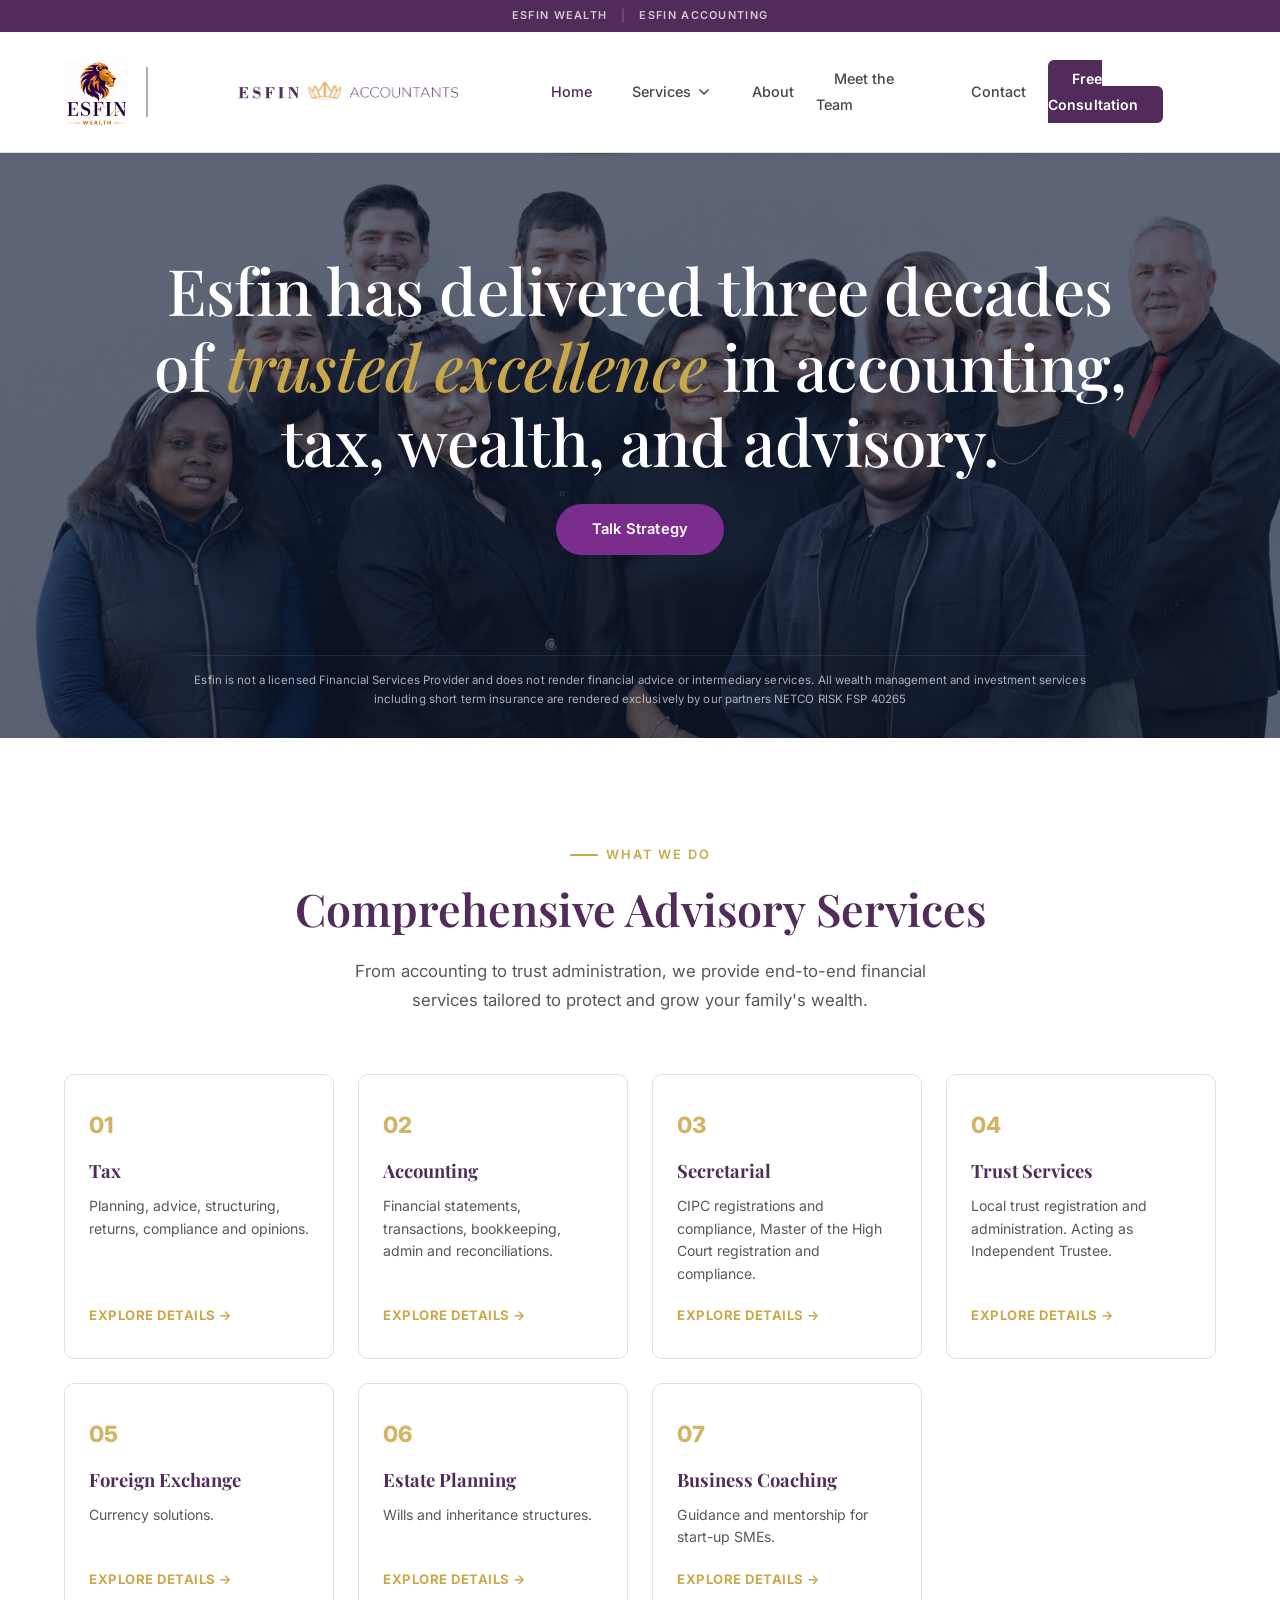
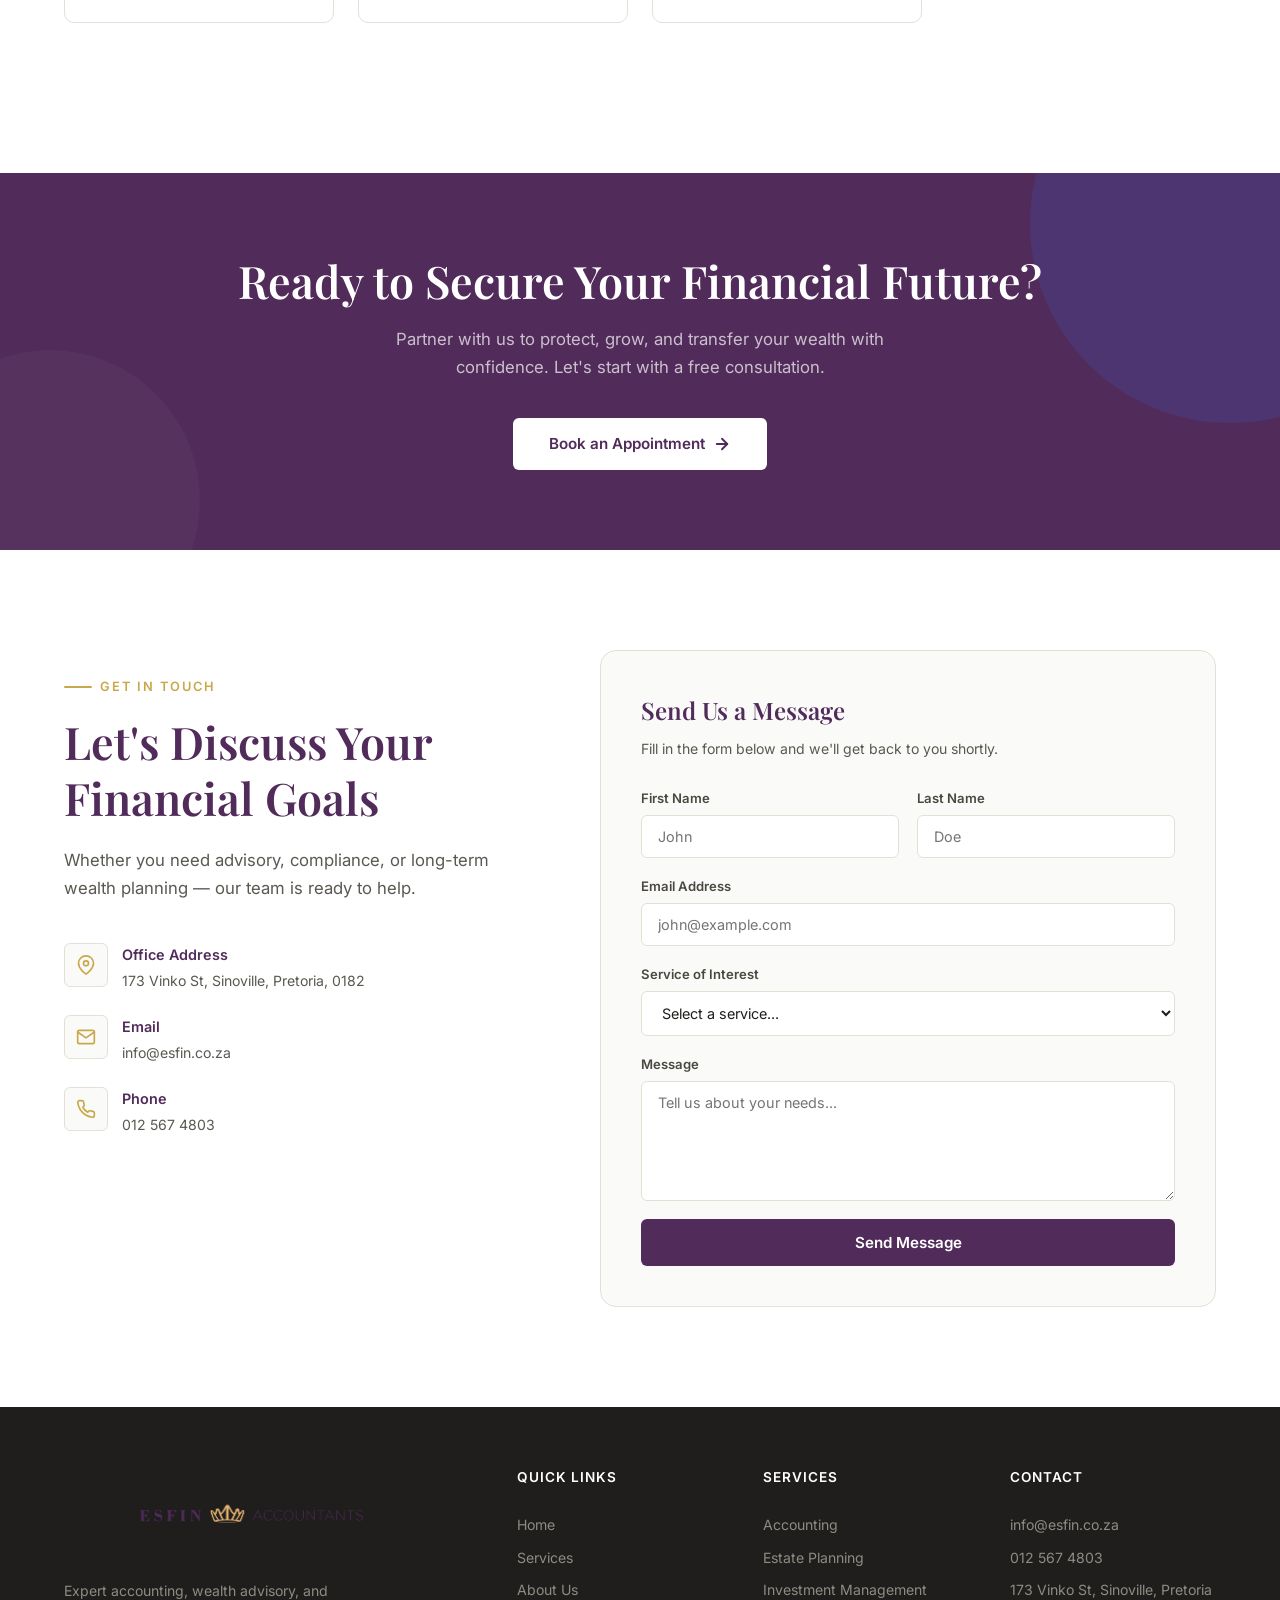
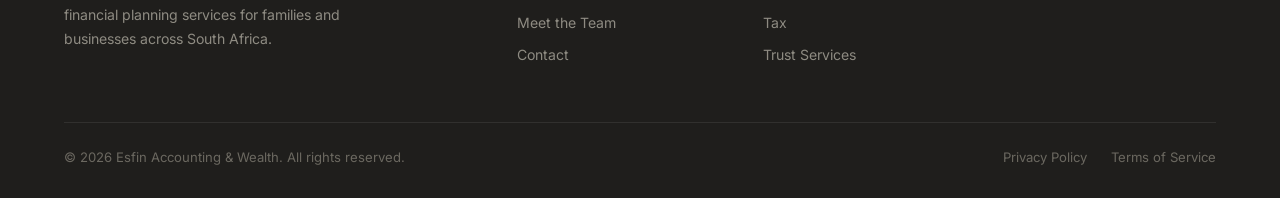
==== commit ec26a4db: "nav bar logo changes" ====
--- a/index.html
+++ b/index.html
@@ -23,9 +23,15 @@
        ============================================ -->
   <nav class="navbar" id="navbar">
     <div class="container">
-      <a href="#" class="nav-logo">
-        <img src="assets/logo.png" alt="Esfin Accountants" class="logo-img">
-      </a>
+      <div class="nav-logo-group">
+        <a href="#" class="nav-logo">
+          <img src="assets/esfin-wealth-logo.jpg" alt="Esfin Wealth" class="logo-img wealth-logo">
+        </a>
+        <span class="logo-divider"></span>
+        <a href="#" class="nav-logo">
+          <img src="assets/logo.png" alt="Esfin Accountants" class="logo-img">
+        </a>
+      </div>
 
       <ul class="nav-links" id="navLinks">
         <li><a href="#hero" class="nav-link active">Home</a></li>
--- a/styles.css
+++ b/styles.css
@@ -199,6 +199,20 @@
   height: 120px;
 }
 
+/* Logo Group */
+.nav-logo-group {
+  display: flex;
+  align-items: center;
+  gap: 16px;
+}
+
+.logo-divider {
+  width: 1.5px;
+  height: 50px;
+  background: var(--color-gray-300, #ccc);
+  flex-shrink: 0;
+}
+
 /* Logo */
 .nav-logo {
   display: flex;
@@ -209,6 +223,11 @@
   height: 96px;
   width: auto;
   display: block;
+}
+
+.nav-logo .logo-img.wealth-logo {
+  height: 70px;
+  object-fit: contain;
 }
 
 /* Nav Links */
@@ -468,8 +487,8 @@
   align-items: center;
   justify-content: center;
   padding: 14px 36px;
-  background: var(--color-accent);
-  color: var(--color-primary-dark);
+  background: #7B2D8E;
+  color: #FFFFFF;
   font-size: 0.92rem;
   font-weight: 600;
   border-radius: 100px;
@@ -478,8 +497,8 @@
 }
 
 .btn-hero:hover {
-  background: var(--color-accent-light);
-  box-shadow: 0 8px 30px rgba(201, 168, 76, 0.35);
+  background: #9B4DB0;
+  box-shadow: 0 8px 30px rgba(123, 45, 142, 0.35);
   transform: translateY(-2px) scale(1.02);
 }
 
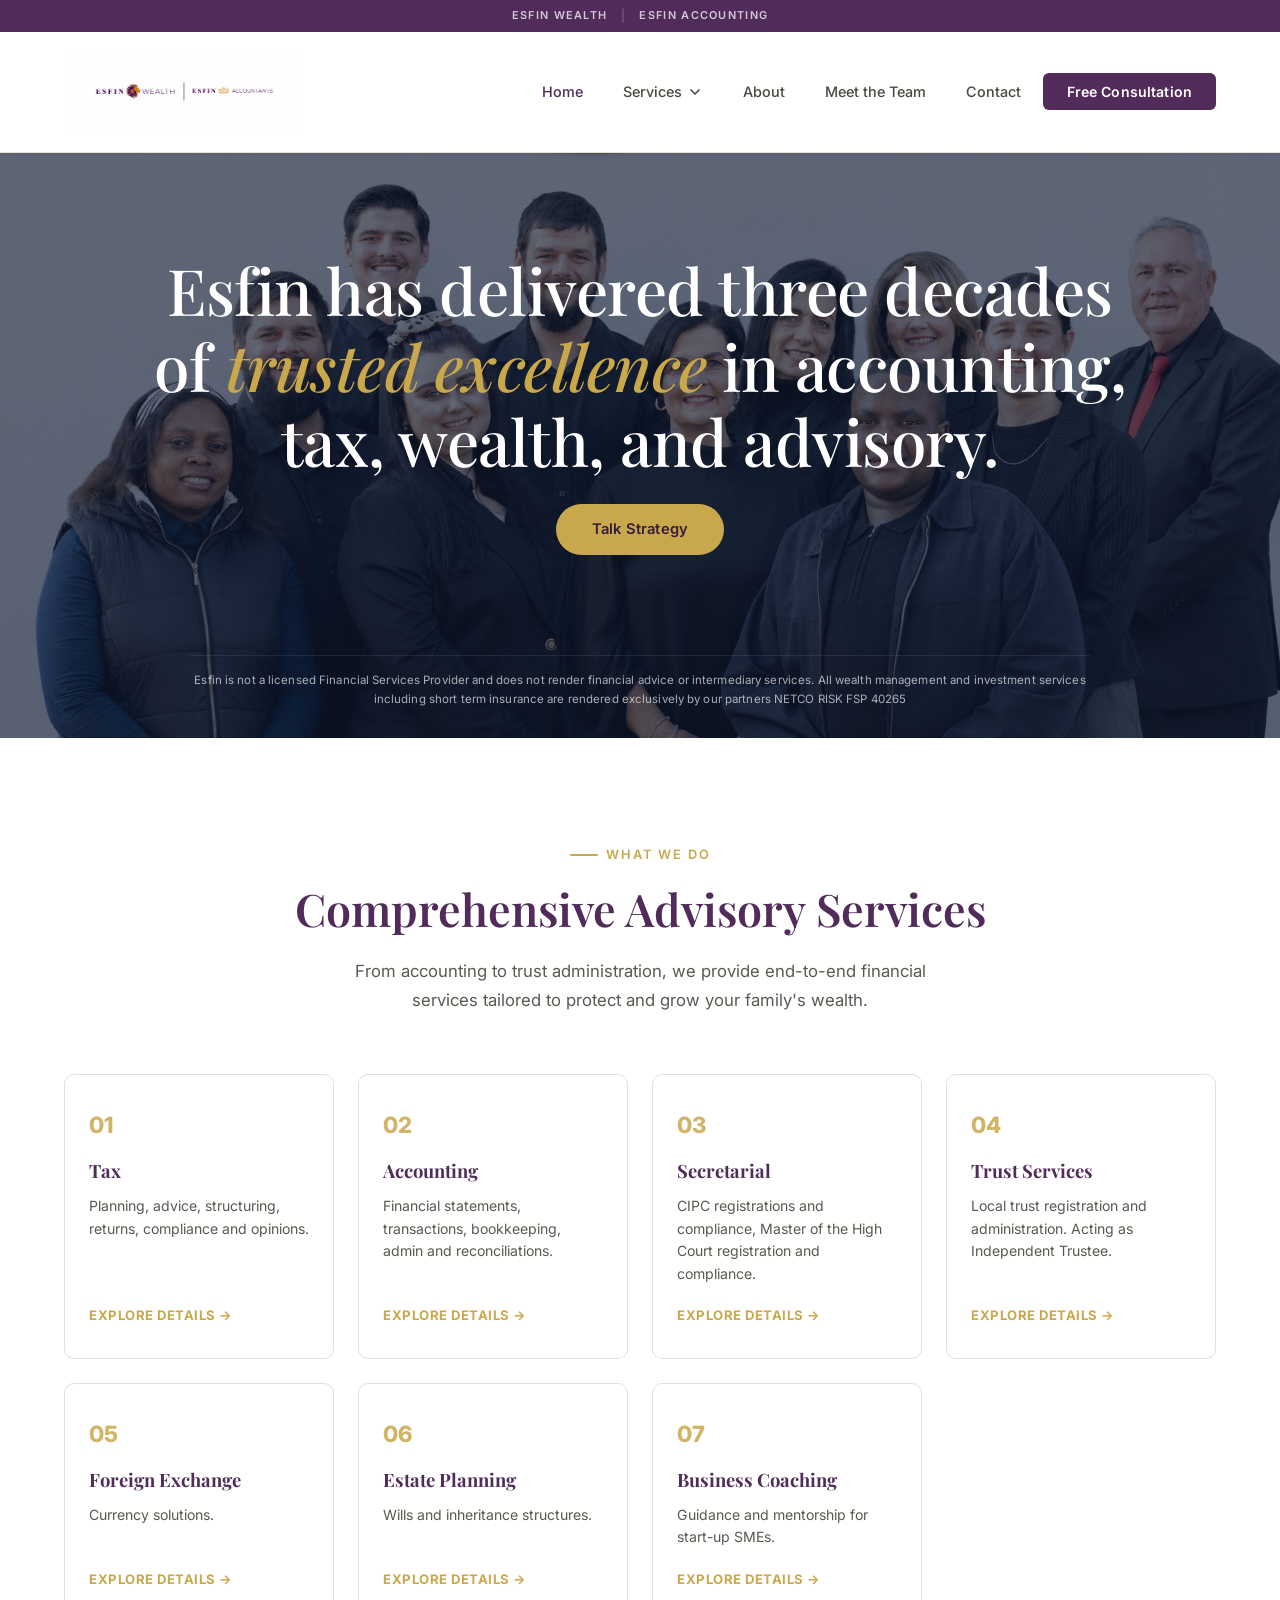
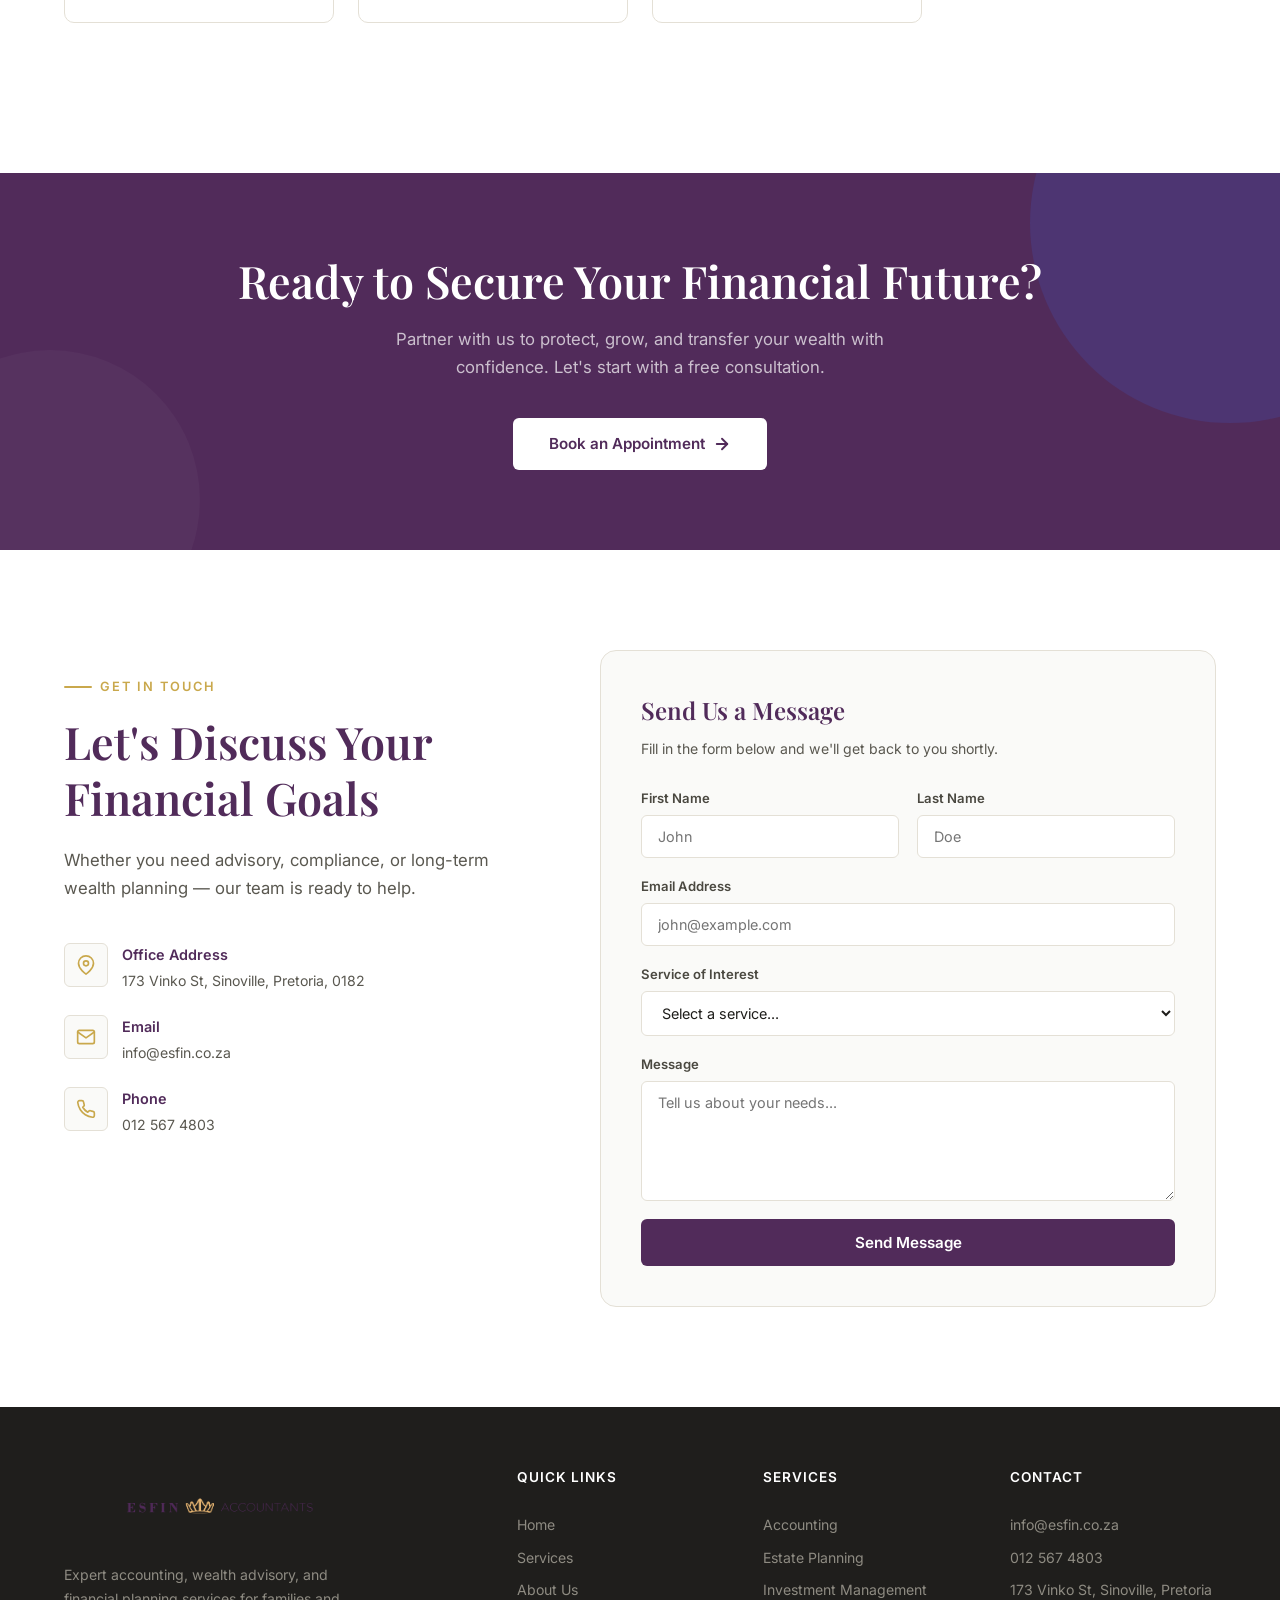
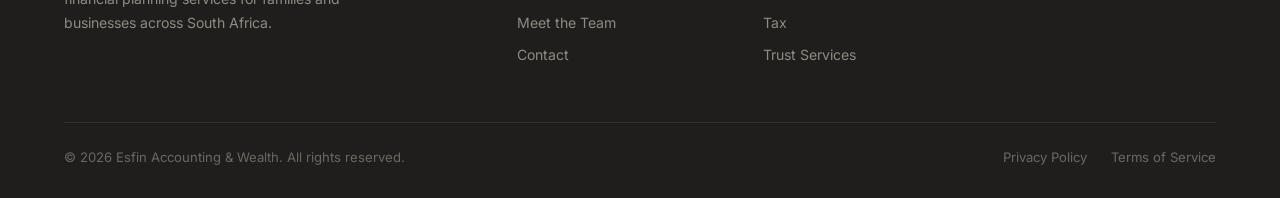
==== commit ecea5994: "left top logo changes" ====
--- a/index.html
+++ b/index.html
@@ -23,15 +23,9 @@
        ============================================ -->
   <nav class="navbar" id="navbar">
     <div class="container">
-      <div class="nav-logo-group">
-        <a href="#" class="nav-logo">
-          <img src="assets/esfin-wealth-logo.jpg" alt="Esfin Wealth" class="logo-img wealth-logo">
-        </a>
-        <span class="logo-divider"></span>
-        <a href="#" class="nav-logo">
-          <img src="assets/logo.png" alt="Esfin Accountants" class="logo-img">
-        </a>
-      </div>
+      <a href="#" class="nav-logo">
+        <img src="assets/esfin-combined-logo.jpg" alt="Esfin Wealth | Esfin Accountants" class="logo-img">
+      </a>
 
       <ul class="nav-links" id="navLinks">
         <li><a href="#hero" class="nav-link active">Home</a></li>
--- a/styles.css
+++ b/styles.css
@@ -197,20 +197,9 @@
   align-items: center;
   justify-content: space-between;
   height: 120px;
-}
-
-/* Logo Group */
-.nav-logo-group {
-  display: flex;
-  align-items: center;
-  gap: 16px;
-}
-
-.logo-divider {
-  width: 1.5px;
-  height: 50px;
-  background: var(--color-gray-300, #ccc);
-  flex-shrink: 0;
+  max-width: 100%;
+  padding-left: 5%;
+  padding-right: 5%;
 }
 
 /* Logo */
@@ -220,14 +209,9 @@
 }
 
 .nav-logo .logo-img {
-  height: 96px;
+  height: 80px;
   width: auto;
   display: block;
-}
-
-.nav-logo .logo-img.wealth-logo {
-  height: 70px;
-  object-fit: contain;
 }
 
 /* Nav Links */
@@ -487,8 +471,8 @@
   align-items: center;
   justify-content: center;
   padding: 14px 36px;
-  background: #7B2D8E;
-  color: #FFFFFF;
+  background: var(--color-accent);
+  color: var(--color-primary-dark);
   font-size: 0.92rem;
   font-weight: 600;
   border-radius: 100px;
@@ -497,8 +481,8 @@
 }
 
 .btn-hero:hover {
-  background: #9B4DB0;
-  box-shadow: 0 8px 30px rgba(123, 45, 142, 0.35);
+  background: var(--color-accent-light);
+  box-shadow: 0 8px 30px rgba(201, 168, 76, 0.35);
   transform: translateY(-2px) scale(1.02);
 }
 
